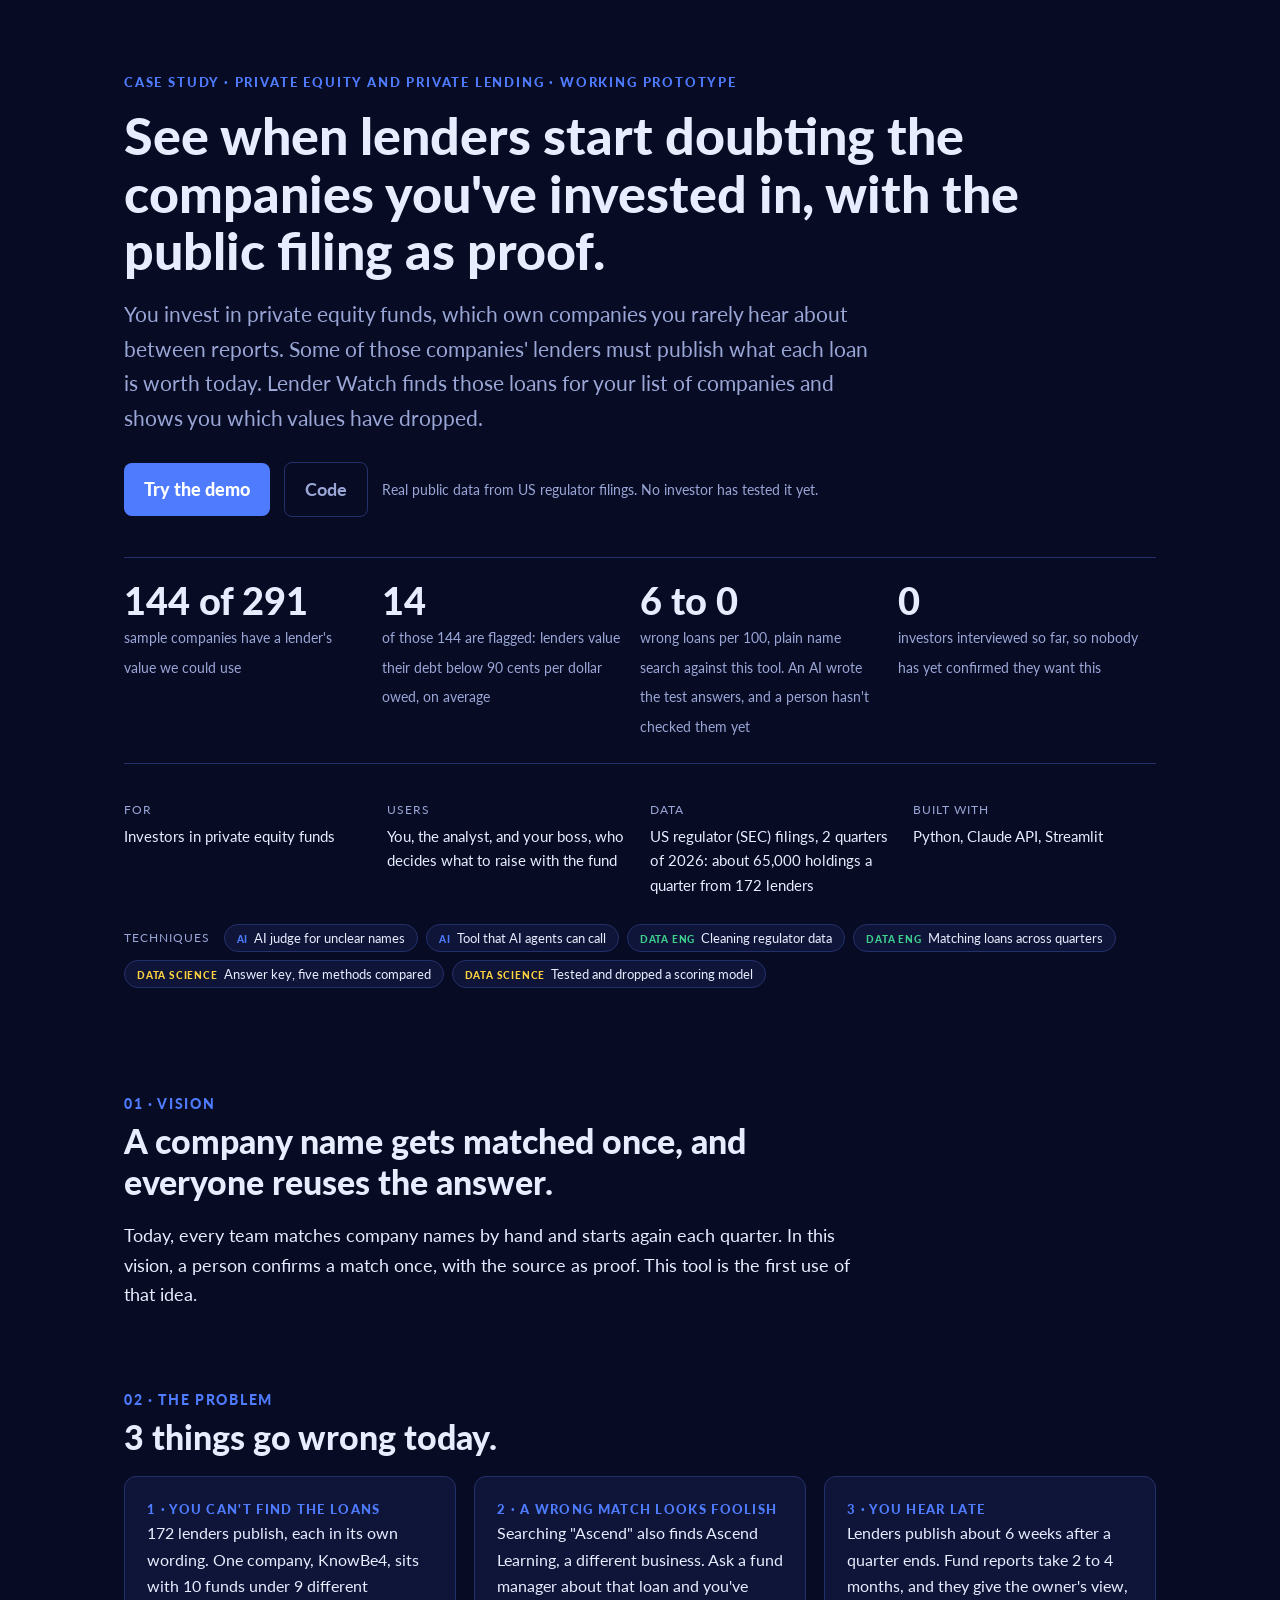
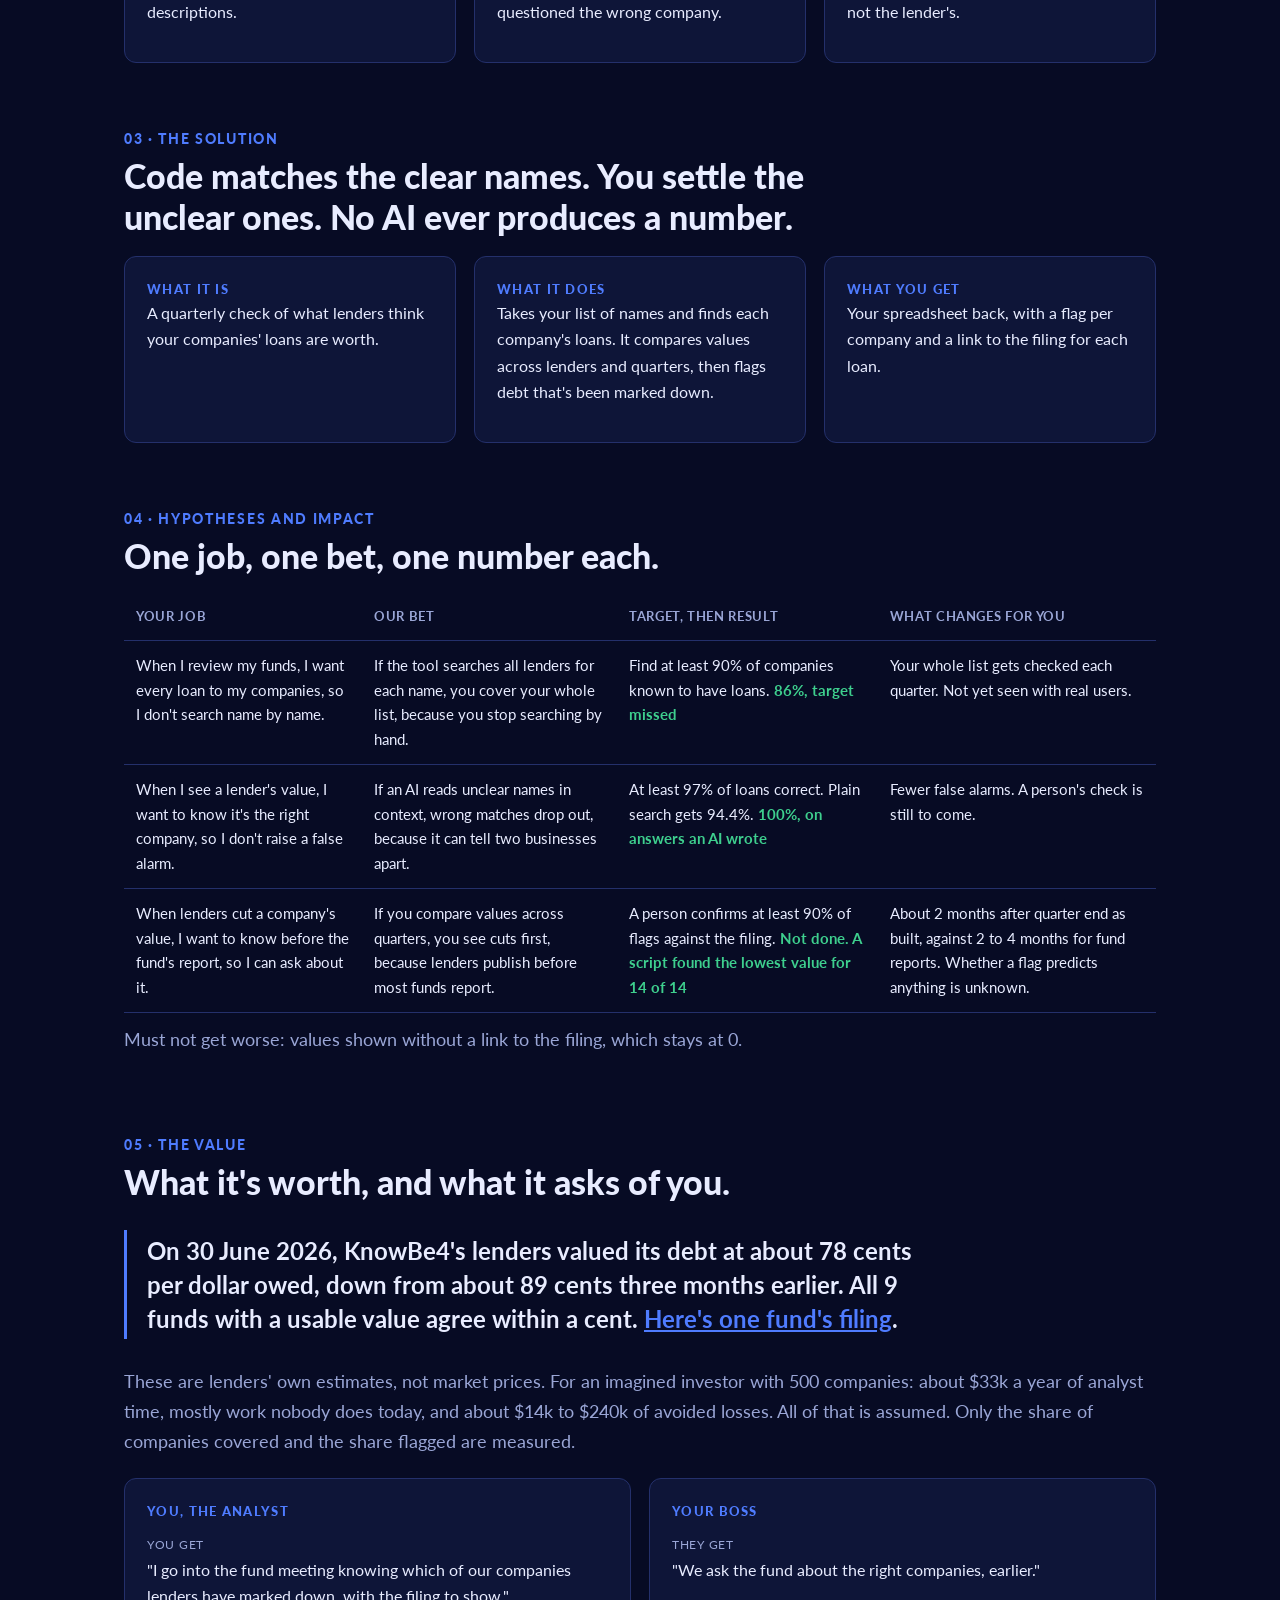
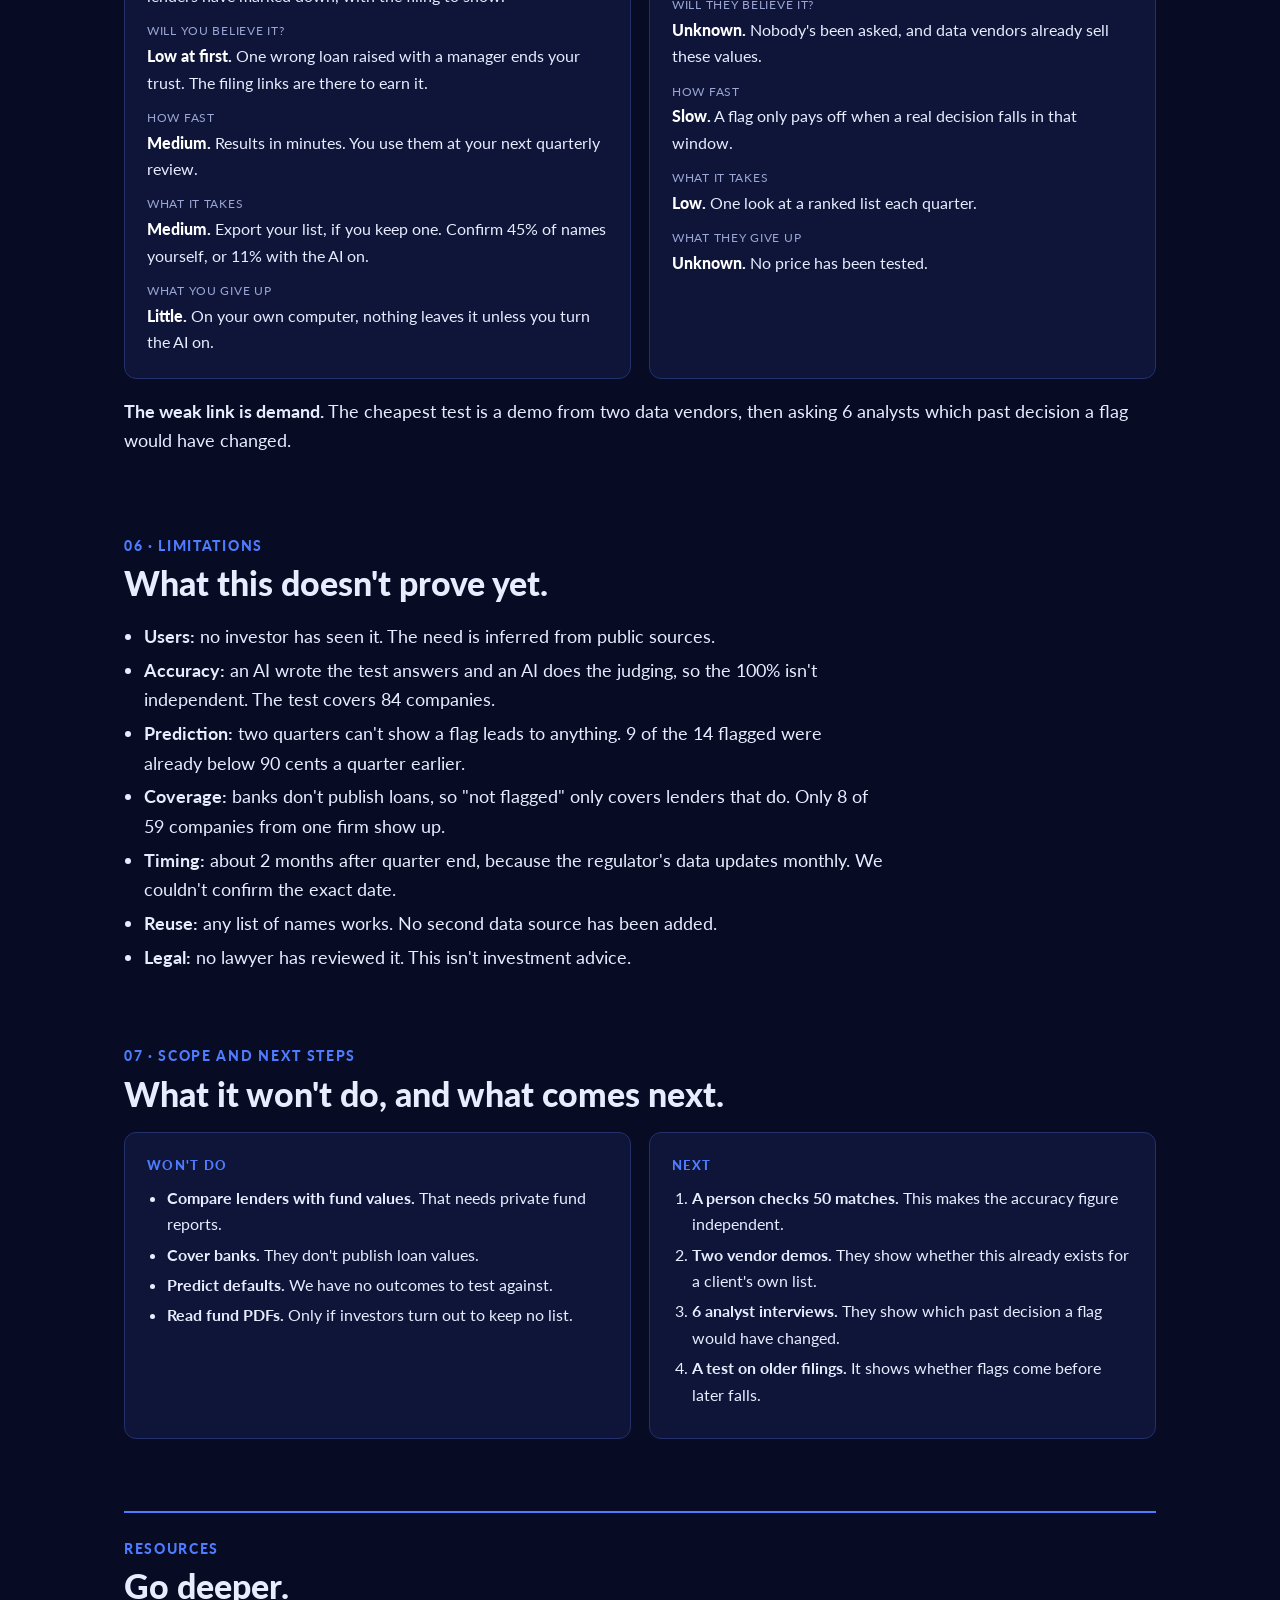
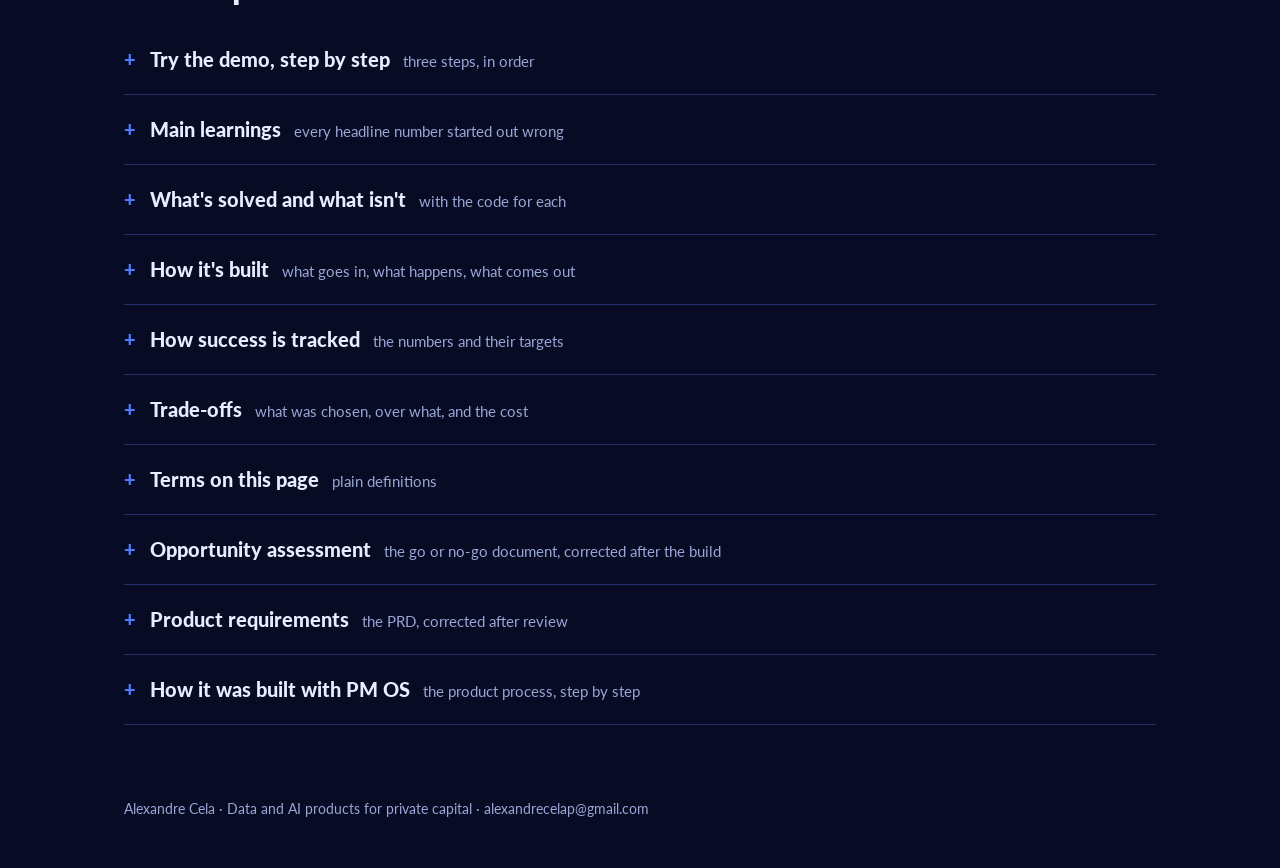
==== outputs/portfolio/lender-watch/index.html @ faee53aa "Lender Watch: match company names to lender filings and flag markdowns Engine, review app, spreadshe" ====
<!DOCTYPE html>
<html lang="en">
<head>
<meta charset="utf-8">
<meta name="viewport" content="width=device-width, initial-scale=1">
<title>Lender Watch | Alexandre Cela</title>
<meta name="description" content="See when lenders start doubting the companies you've invested in, with the public filing as proof.">
<!-- Lato matches the LinkedIn banner typeface -->
<link href="https://fonts.googleapis.com/css2?family=Lato:wght@400;700;900&display=swap" rel="stylesheet">
<style>
  /* Brand: navy background, blue accent (LinkedIn banner). Layout: company case-study pattern. */
  :root { --bg:#070b24; --panel:#0e1538; --line:#24306b; --text:#e8ecff; --dim:#9aa6d6; --accent:#4f7cff;
          --pass:#3ecf8e; --fail:#ff6b6b; --key:#ffd23f; }
  * { box-sizing:border-box; }
  body { margin:0; background:var(--bg); color:var(--text); font:18px/1.65 Lato, system-ui, sans-serif; }
  .wrap { max-width:1080px; margin:0 auto; padding:0 24px; }
  .read { max-width:760px; }
  a { color:var(--accent); }
  .dim { color:var(--dim); }
  /* Hero */
  .hero { padding:72px 0 40px; }
  .eyebrow { color:var(--accent); font-weight:900; font-size:13px; letter-spacing:.14em; text-transform:uppercase; }
  .hero h1 { font-size:52px; line-height:1.1; font-weight:900; margin:14px 0 18px; max-width:900px; }
  @media (max-width:700px) { .hero h1 { font-size:34px; } }
  .lede { font-size:21px; color:var(--dim); max-width:760px; margin:0; }
  .cta { display:flex; flex-wrap:wrap; gap:14px; align-items:center; margin-top:26px; }
  .btn { background:var(--accent); color:#fff; font-weight:900; padding:12px 20px; border-radius:8px; text-decoration:none; }
  .btn.off { background:transparent; border:1px solid var(--line); color:var(--dim); font-weight:700; }
  /* Stat strip */
  .stats { display:grid; grid-template-columns:repeat(4,1fr); border-top:1px solid var(--line); border-bottom:1px solid var(--line); margin:40px 0 0; }
  @media (max-width:800px) { .stats { grid-template-columns:1fr 1fr; } }
  .stat { padding:22px 18px 22px 0; }
  .stat b { display:block; font-size:38px; font-weight:900; line-height:1.1; }
  .stat span { color:var(--dim); font-size:14px; }
  .shot { margin:40px 0 0; }
  .shot img, figure img { width:100%; display:block; border:1px solid var(--line); border-radius:12px; }
  figcaption { color:var(--dim); font-size:14px; margin-top:8px; }
  /* At a glance */
  .glance { display:grid; grid-template-columns:repeat(4,1fr); gap:20px; margin:36px 0 0; font-size:15px; }
  @media (max-width:800px) { .glance { grid-template-columns:1fr 1fr; } }
  .glance dt { color:var(--dim); font-size:12px; text-transform:uppercase; letter-spacing:.08em; }
  .glance dd { margin:4px 0 0; }
  /* Numbered sections */
  section { padding:64px 0 0; }
  .num { color:var(--accent); font-weight:900; font-size:14px; letter-spacing:.12em; }
  h2 { font-size:34px; line-height:1.2; margin:6px 0 18px; font-weight:900; }
  h3 { font-size:19px; margin:0 0 8px; }
  p { margin:0 0 14px; }
  .cards { display:grid; grid-template-columns:repeat(3,1fr); gap:18px; }
  .cards.two { grid-template-columns:1fr 1fr; }
  @media (max-width:800px) { .cards, .cards.two { grid-template-columns:1fr; } }
  .card { background:var(--panel); border:1px solid var(--line); border-radius:12px; padding:22px; font-size:16px; }
  .card .k { color:var(--accent); font-weight:900; font-size:13px; letter-spacing:.1em; text-transform:uppercase; }
  .card dl { margin:0; }
  .card dt { color:var(--dim); font-size:12px; text-transform:uppercase; letter-spacing:.06em; margin-top:12px; }
  .card dd { margin:2px 0 0; }
  .rate { font-weight:900; color:#fff; }
  .pull { border-left:3px solid var(--accent); padding:4px 0 4px 20px; font-size:24px; line-height:1.4; font-weight:700; margin:28px 0; max-width:820px; }
  table { width:100%; border-collapse:collapse; font-size:15px; }
  .scroll { overflow-x:auto; }
  th, td { text-align:left; vertical-align:top; padding:12px; border-bottom:1px solid var(--line); }
  th { color:var(--dim); font-weight:700; font-size:13px; text-transform:uppercase; letter-spacing:.05em; }
  td b.res { color:var(--pass); }
  ul, ol { padding-left:20px; margin:8px 0; }
  li { margin:4px 0; }
  .steps { counter-reset:s; list-style:none; padding:0; }
  .steps li { counter-increment:s; padding-left:44px; position:relative; margin:14px 0; }
  .steps li::before { content:counter(s); position:absolute; left:0; top:0; width:30px; height:30px; border-radius:50%;
                      background:var(--panel); border:1px solid var(--accent); color:var(--accent); font-weight:900;
                      font-size:14px; display:flex; align-items:center; justify-content:center; }
  /* Resources: collapsed */
  .resources { margin-top:72px; border-top:2px solid var(--accent); padding-top:24px; }
  details { border-bottom:1px solid var(--line); padding:18px 0; }
  summary { cursor:pointer; font-weight:900; font-size:20px; list-style:none; }
  summary::-webkit-details-marker { display:none; }
  summary::before { content:"+"; color:var(--accent); display:inline-block; width:26px; }
  details[open] summary::before { content:"\2212"; }
  summary small { color:var(--dim); font-weight:400; font-size:15px; margin-left:8px; }
  details[open] > *:not(summary) { margin-top:14px; }
  details h4 { font-size:17px; margin:26px 0 8px; }
  details .card { font-size:15px; }
  /* Data room grid (main learnings) */
  .room { background:var(--panel); border:1px solid var(--line); border-radius:10px; padding:12px 14px; overflow:hidden; margin:0; }
  .room figcaption { margin:0 0 8px; }
  .room .row { display:flex; align-items:center; gap:2px; margin:2px 0; }
  .room .fname { width:150px; flex:none; font-size:12px; color:var(--dim); white-space:nowrap; overflow:hidden; text-overflow:ellipsis; }
  .cell { width:11px; height:11px; border-radius:3px; background:#1b2552; display:inline-block; flex:none; }
  .cell.lit { background:var(--accent); }
  .cell.key { box-shadow:0 0 0 2px var(--key); }
  .legend { font-size:13px; color:var(--dim); }
  .legend .cell { vertical-align:middle; margin:0 4px 0 10px; }
  .rooms { display:grid; grid-template-columns:1fr 1fr; gap:14px; }
  .lanes { display:grid; grid-template-columns:1fr 1fr 1fr; gap:12px; }
  .lanes .fname { width:96px; }
  .lanes .cell { width:9px; height:9px; }
  .lanes .room { padding:10px; }
  @media (max-width:800px) { .rooms, .lanes { grid-template-columns:1fr; } }
  .pages { display:grid; grid-template-columns:1fr 1fr; gap:16px; }
  @media (max-width:700px) { .pages { grid-template-columns:1fr; } }
  .chart { margin:10px 0; }
  .chart svg { width:100%; max-width:640px; height:auto; }
  .chart .bar { fill:var(--accent); }
  .chart .lab { fill:var(--dim); font-size:13px; }
  .chart .val { fill:var(--text); font-size:13px; font-weight:700; }
  .chip { font-weight:900; font-size:12px; padding:1px 8px; border-radius:10px; }
  .chip.pass { color:#062b1b; background:var(--pass); }
  .chip.fail { color:#2b0606; background:var(--fail); }
  .type { font-family:ui-monospace, Menlo, monospace; font-size:12px; color:var(--key); }
  .tree { font-size:14px; line-height:1.9; }
  footer { margin:72px 0 48px; color:var(--dim); font-size:14px; }
  /* The original documents, rendered from markdown */
  .doc { background:var(--panel); border:1px solid var(--line); border-radius:12px; padding:8px 28px 24px; font-size:15px; max-width:900px; }
  .doc h1 { font-size:24px; margin:20px 0 8px; } .doc h2 { font-size:20px; margin:26px 0 8px; } .doc h3 { font-size:16px; }
  .doc table { margin:10px 0; display:block; overflow-x:auto; } .doc hr { border:0; border-top:1px solid var(--line); margin:20px 0; }
  .doc blockquote { border-left:3px solid var(--accent); margin:12px 0; padding:2px 14px; color:var(--dim); }
  .doc code { font-size:13px; color:var(--dim); }
  /* Blocks moved from the earlier page layout */
  .card h3 { margin:0 0 12px; font-size:13px; letter-spacing:.1em; color:var(--accent); text-transform:uppercase; }
  .formula { font-family:ui-monospace, Menlo, monospace; font-size:15px; color:var(--dim); margin:0 0 14px; }
  .box { background:var(--panel); border:1px solid var(--line); border-radius:12px; padding:16px 24px; font-size:16px; }
  code { font-family:ui-monospace, Menlo, monospace; font-size:14px; }
  pre { white-space:pre-wrap; font-size:14px; }
  details .cards { grid-template-columns:1fr 1fr; }
  @media (max-width:800px) { details .cards { grid-template-columns:1fr; } }
  details table { display:block; overflow-x:auto; }
  details code { overflow-wrap:anywhere; }
  .deck { width:100%; height:80vh; border:1px solid var(--line); border-radius:12px; background:#fff; }
  /* Technique pills: the technical craft behind each project */
  .craft { display:flex; flex-wrap:wrap; gap:8px; align-items:center; margin:26px 0 0; }
  .craft .lbl { color:var(--dim); font-size:12px; text-transform:uppercase; letter-spacing:.08em; margin-right:6px; }
  .pill { font-size:13px; line-height:1.4; background:var(--panel); border:1px solid var(--line); border-radius:999px; padding:4px 12px; }
  .pill b { font-size:10px; font-weight:900; letter-spacing:.08em; text-transform:uppercase; margin-right:6px; color:var(--accent); }
  .pill.de b { color:#3ecf8e; } .pill.ds b { color:#ffd23f; } .pill.ev b { color:#ff9f6b; }
</style>
</head>
<body>
<div class="wrap">

<!-- HERO -->
<header class="hero">
  <div class="eyebrow">Case study · Private equity and private lending · Working prototype</div>
  <h1>See when lenders start doubting the companies you've invested in, with the public filing as proof.</h1>
  <p class="lede">You invest in private equity funds, which own companies you rarely hear about between reports. Some of those companies' lenders must publish what each loan is worth today. Lender Watch finds those loans for your list of companies and shows you which values have dropped.</p>
  <div class="cta">
    <a class="btn" href="https://lender-watch.streamlit.app">Try the demo</a>
    <a class="btn off" href="https://github.com/alexandrecela10/lender-watch">Code</a>
    <span class="dim" style="font-size:14px">Real public data from US regulator filings. No investor has tested it yet.</span>
  </div>
  <div class="stats">
    <div class="stat"><b>144 of 291</b><span>sample companies have a lender's value we could use</span></div>
    <div class="stat"><b>14</b><span>of those 144 are flagged: lenders value their debt below 90 cents per dollar owed, on average</span></div>
    <div class="stat"><b>6 to 0</b><span>wrong loans per 100, plain name search against this tool. An AI wrote the test answers, and a person hasn't checked them yet</span></div>
    <div class="stat"><b>0</b><span>investors interviewed so far, so nobody has yet confirmed they want this</span></div>
  </div>
  <dl class="glance">
    <div><dt>For</dt><dd>Investors in private equity funds</dd></div>
    <div><dt>Users</dt><dd>You, the analyst, and your boss, who decides what to raise with the fund</dd></div>
    <div><dt>Data</dt><dd>US regulator (SEC) filings, 2 quarters of 2026: about 65,000 holdings a quarter from 172 lenders</dd></div>
    <div><dt>Built with</dt><dd>Python, Claude API, Streamlit</dd></div>
  </dl>
  <div class="craft"><span class="lbl">Techniques</span><span class="pill ai"><b>AI</b>AI judge for unclear names</span><span class="pill ai"><b>AI</b>Tool that AI agents can call</span><span class="pill de"><b>Data eng</b>Cleaning regulator data</span><span class="pill de"><b>Data eng</b>Matching loans across quarters</span><span class="pill ds"><b>Data science</b>Answer key, five methods compared</span><span class="pill ds"><b>Data science</b>Tested and dropped a scoring model</span></div>
</header>

<section class="read">
  <div class="num">01 · VISION</div>
  <h2>A company name gets matched once, and everyone reuses the answer.</h2>
  <p>Today, every team matches company names by hand and starts again each quarter. In this vision, a person confirms a match once, with the source as proof. This tool is the first use of that idea.</p>
</section>

<section>
  <div class="num">02 · THE PROBLEM</div>
  <h2 class="read">3 things go wrong today.</h2>
  <div class="cards">
    <div class="card"><div class="k">1 · You can't find the loans</div><p>172 lenders publish, each in its own wording. One company, KnowBe4, sits with 10 funds under 9 different descriptions.</p></div>
    <div class="card"><div class="k">2 · A wrong match looks foolish</div><p>Searching "Ascend" also finds Ascend Learning, a different business. Ask a fund manager about that loan and you've questioned the wrong company.</p></div>
    <div class="card"><div class="k">3 · You hear late</div><p>Lenders publish about 6 weeks after a quarter ends. Fund reports take 2 to 4 months, and they give the owner's view, not the lender's.</p></div>
  </div>
</section>

<section>
  <div class="num">03 · THE SOLUTION</div>
  <h2 class="read">Code matches the clear names. You settle the unclear ones. No AI ever produces a number.</h2>
  <div class="cards">
    <div class="card"><div class="k">What it is</div><p>A quarterly check of what lenders think your companies' loans are worth.</p></div>
    <div class="card"><div class="k">What it does</div><p>Takes your list of names and finds each company's loans. It compares values across lenders and quarters, then flags debt that's been marked down.</p></div>
    <div class="card"><div class="k">What you get</div><p>Your spreadsheet back, with a flag per company and a link to the filing for each loan.</p></div>
  </div>
</section>

<section>
  <div class="num">04 · HYPOTHESES AND IMPACT</div>
  <h2 class="read">One job, one bet, one number each.</h2>
  <div class="scroll"><table>
    <tr><th>Your job</th><th>Our bet</th><th>Target, then result</th><th>What changes for you</th></tr>
    <tr><td>When I review my funds, I want every loan to my companies, so I don't search name by name.</td><td>If the tool searches all lenders for each name, you cover your whole list, because you stop searching by hand.</td><td>Find at least 90% of companies known to have loans. <b class="res">86%, target missed</b></td><td>Your whole list gets checked each quarter. Not yet seen with real users.</td></tr>
    <tr><td>When I see a lender's value, I want to know it's the right company, so I don't raise a false alarm.</td><td>If an AI reads unclear names in context, wrong matches drop out, because it can tell two businesses apart.</td><td>At least 97% of loans correct. Plain search gets 94.4%. <b class="res">100%, on answers an AI wrote</b></td><td>Fewer false alarms. A person's check is still to come.</td></tr>
    <tr><td>When lenders cut a company's value, I want to know before the fund's report, so I can ask about it.</td><td>If you compare values across quarters, you see cuts first, because lenders publish before most funds report.</td><td>A person confirms at least 90% of flags against the filing. <b class="res">Not done. A script found the lowest value for 14 of 14</b></td><td>About 2 months after quarter end as built, against 2 to 4 months for fund reports. Whether a flag predicts anything is unknown.</td></tr>
  </table></div>
  <p class="dim" style="margin-top:12px">Must not get worse: values shown without a link to the filing, which stays at 0.</p>
</section>

<section>
  <div class="num">05 · THE VALUE</div>
  <h2 class="read">What it's worth, and what it asks of you.</h2>
  <p class="pull">On 30 June 2026, KnowBe4's lenders valued its debt at about 78 cents per dollar owed, down from about 89 cents three months earlier. All 9 funds with a usable value agree within a cent. <a href="https://www.sec.gov/ix?doc=/Archives/edgar/data/1930087/000193008726000099/gcred-20260630.htm">Here's one fund's filing</a>.</p>
  <p class="dim">These are lenders' own estimates, not market prices. For an imagined investor with 500 companies: about $33k a year of analyst time, mostly work nobody does today, and about $14k to $240k of avoided losses. All of that is assumed. Only the share of companies covered and the share flagged are measured.</p>
  <div class="cards two" style="margin-top:22px">
    <div class="card"><div class="k">You, the analyst</div><dl>
      <dt>You get</dt><dd>"I go into the fund meeting knowing which of our companies lenders have marked down, with the filing to show."</dd>
      <dt>Will you believe it?</dt><dd><span class="rate">Low at first.</span> One wrong loan raised with a manager ends your trust. The filing links are there to earn it.</dd>
      <dt>How fast</dt><dd><span class="rate">Medium.</span> Results in minutes. You use them at your next quarterly review.</dd>
      <dt>What it takes</dt><dd><span class="rate">Medium.</span> Export your list, if you keep one. Confirm 45% of names yourself, or 11% with the AI on.</dd>
      <dt>What you give up</dt><dd><span class="rate">Little.</span> On your own computer, nothing leaves it unless you turn the AI on.</dd>
    </dl></div>
    <div class="card"><div class="k">Your boss</div><dl>
      <dt>They get</dt><dd>"We ask the fund about the right companies, earlier."</dd>
      <dt>Will they believe it?</dt><dd><span class="rate">Unknown.</span> Nobody's been asked, and data vendors already sell these values.</dd>
      <dt>How fast</dt><dd><span class="rate">Slow.</span> A flag only pays off when a real decision falls in that window.</dd>
      <dt>What it takes</dt><dd><span class="rate">Low.</span> One look at a ranked list each quarter.</dd>
      <dt>What they give up</dt><dd><span class="rate">Unknown.</span> No price has been tested.</dd>
    </dl></div>
  </div>
  <p style="margin-top:18px"><strong>The weak link is demand.</strong> The cheapest test is a demo from two data vendors, then asking 6 analysts which past decision a flag would have changed.</p>
</section>

<section class="read">
  <div class="num">06 · LIMITATIONS</div>
  <h2>What this doesn't prove yet.</h2>
  <ul>
    <li><strong>Users:</strong> no investor has seen it. The need is inferred from public sources.</li>
    <li><strong>Accuracy:</strong> an AI wrote the test answers and an AI does the judging, so the 100% isn't independent. The test covers 84 companies.</li>
    <li><strong>Prediction:</strong> two quarters can't show a flag leads to anything. 9 of the 14 flagged were already below 90 cents a quarter earlier.</li>
    <li><strong>Coverage:</strong> banks don't publish loans, so "not flagged" only covers lenders that do. Only 8 of 59 companies from one firm show up.</li>
    <li><strong>Timing:</strong> about 2 months after quarter end, because the regulator's data updates monthly. We couldn't confirm the exact date.</li>
    <li><strong>Reuse:</strong> any list of names works. No second data source has been added.</li>
    <li><strong>Legal:</strong> no lawyer has reviewed it. This isn't investment advice.</li>
  </ul>
</section>

<section>
  <div class="num">07 · SCOPE AND NEXT STEPS</div>
  <h2 class="read">What it won't do, and what comes next.</h2>
  <div class="cards two">
    <div class="card"><div class="k">Won't do</div><ul>
      <li><strong>Compare lenders with fund values.</strong> That needs private fund reports.</li>
      <li><strong>Cover banks.</strong> They don't publish loan values.</li>
      <li><strong>Predict defaults.</strong> We have no outcomes to test against.</li>
      <li><strong>Read fund PDFs.</strong> Only if investors turn out to keep no list.</li>
    </ul></div>
    <div class="card"><div class="k">Next</div><ol>
      <li><strong>A person checks 50 matches.</strong> This makes the accuracy figure independent.</li>
      <li><strong>Two vendor demos.</strong> They show whether this already exists for a client's own list.</li>
      <li><strong>6 analyst interviews.</strong> They show which past decision a flag would have changed.</li>
      <li><strong>A test on older filings.</strong> It shows whether flags come before later falls.</li>
    </ol></div>
  </div>
</section>

<div class="resources">
  <div class="num">RESOURCES</div>
  <h2>Go deeper.</h2>

  <details><summary>Try the demo, step by step <small>three steps, in order</small></summary>
    <div class="read"><ol class="steps">
      <li><strong>Pick a private equity firm, then press Check lender filings.</strong> You're checking the companies that firm lists on its website. It takes about a minute.</li>
      <li><strong>Read the result.</strong> Flagged companies come first. Pick one to see each lender's value and open its filing.</li>
      <li><strong>Confirm unclear matches in the next tab.</strong> Answer "Same company" or "Different", and the result updates. Your answers stay with you.</li>
    </ol></div>
  </details>

  <details><summary>Main learnings <small>every headline number started out wrong</small></summary><div class="read">
    <p>Checking real rows changed each of these. Had I stopped at the first answer, the case would have rested on the left column.</p>
    <div class="scroll"><table>
    <tr><th>First answer</th><th>After checking</th><th>Why it was wrong</th></tr>
    <tr><td>Plain name matching is 70% right</td><td>94%</td><td>A bug cut the name "Point C" to "point", which matched "Basis Point". Most of the gain I'd claimed was that bug.</td></tr>
    <tr><td>Many sudden falls</td><td>Far fewer</td><td>Half the regulator's rows repeat an older date, marked only in one column.</td></tr>
    <tr><td>31 of 144 companies flagged</td><td>14, plus 16 worth a look</td><td>The rule used a company's lowest loan. One company was flagged over a $68k loan, while its debt averages 98 cents per dollar.</td></tr>
    <tr><td>A Canadian company's loan worth 70 cents</td><td>Left out</td><td>Filings give the amount owed in Canadian dollars and the value in US dollars. A loan at full value still reads about 72 cents.</td></tr>
    <tr><td>100% correct, so the tool is correct</td><td>Rejected loans were coming back</td><td>The test checked each decision, but the tool searched again afterwards. A landscaping firm's loans returned for a health care company with a similar name.</td></tr>
    <tr><td>Results about 6 weeks after quarter end</td><td>About 2 months</td><td>6 weeks is when lenders file. The regulator's data updates monthly.</td></tr>
    <tr><td>$540k a year of avoided losses</td><td>$14k to $240k, assumed</td><td>Fewer flags, plus a cautious case. Investing in a manager's next fund doesn't reduce what you already hold.</td></tr>
    </table></div>
    <h4>What each matching method did</h4>
    <div class="scroll"><table>
    <tr><th>Method</th><th>Loans correct</th><th>Loans found</th><th>Companies found</th></tr>
    <tr><td>Plain name search</td><td>94.4%</td><td>90.0%</td><td>44 of 48</td></tr>
    <tr><td>Statistical scoring model</td><td>94.2%</td><td>86.5%</td><td>44 of 48</td></tr>
    <tr><td>AI judge on name matches</td><td>100%</td><td>87.6%</td><td>44 of 48</td></tr>
    <tr><td><b>Exact-name rule, then AI judge on wider matches (chosen)</b></td><td><b>100%</b></td><td><b>92.8%</b></td><td><b>46 of 48</b></td></tr>
    <tr><td>AI judge on all search results</td><td>99.9%</td><td>95.5%</td><td>47 of 48</td></tr>
    </table></div>
    <p class="dim" style="margin-top:10px">An AI wrote the answers. For the chosen method, the likely range on individual name pairs is 97.7% to 100%. The widest search found 1 more company and sent 43 more companies to a person.</p>
  </div></details>

  <details><summary>What's solved and what isn't <small>with the code for each</small></summary>
    <div class="scroll"><table>
    <tr><th>Problem</th><th>Status</th><th>Code</th></tr>
    <tr><td>Finding a company's loans</td><td>Partly: 86% of known companies</td><td><code>erm/retrieve.py</code></td></tr>
    <tr><td>Wrong matches</td><td>Solved on the test, pending a person's check</td><td><code>erm/match/judge.py</code>, <code>erm/api.py</code></td></tr>
    <tr><td>Seeing cuts early</td><td>Partly: about 2 months, not 6 weeks</td><td><code>erm/signals.py</code></td></tr>
    <tr><td>Bad data in filings</td><td>Solved, except euro loans, which read slightly high</td><td><code>erm/connectors/bdc.py</code></td></tr>
    <tr><td>Companies borrowing under other names</td><td>Partly: research tested, not in the product</td><td><code>erm/match/aliases.py</code></td></tr>
    <tr><td>Lender values against fund values</td><td>Not tackled: needs private reports</td><td>None</td></tr>
    </table></div>
  </details>

  <details><summary>How it's built <small>what goes in, what happens, what comes out</small></summary><div class="read">
    <ol class="steps">
      <li><strong>In:</strong> your list of names, and the regulator's tables of holdings.</li>
      <li><strong>Clean:</strong> keep current loans. Leave out rows whose amounts don't add up, and count them.</li>
      <li><strong>Search:</strong> look for name forms, spacing differences and rare first words.</li>
      <li><strong>Decide:</strong> your saved answer first, then an exact-name rule, then the AI if it's on. Anything unclear goes to you.</li>
      <li><strong>Compare:</strong> pair each loan with last quarter, then average by loan size, so bigger loans count more.</li>
      <li><strong>Out:</strong> a spreadsheet, a review app or a tool for AI agents. Every value links to its filing.</li>
    </ol>
    <h4>How it was tested</h4>
    <p>84 companies and 1,028 name pairs, labelled by two separate AI runs that agreed on 98.5%. 20 unsure pairs are left out of the scores. Total AI cost for the project: about $6.20.</p>
    <h4>On this public demo</h4>
    <p>It uses saved AI answers on the sample companies, makes no new AI calls and takes no uploads. For a private list, run the code on your own computer.</p>
  </div></details>

  <details><summary>How success is tracked <small>the numbers and their targets</small></summary>
    <div class="scroll"><table>
    <tr><th>Measure</th><th>Now</th><th>Target</th></tr>
    <tr><td>Loans matched correctly</td><td>100%, on AI-written answers</td><td>At least 97%</td></tr>
    <tr><td>Companies found</td><td>86%</td><td>At least 90%</td></tr>
    <tr><td>Flags confirmed by a person</td><td>Not tested</td><td>At least 90%</td></tr>
    <tr><td>Names you must confirm</td><td>11% with the AI, 45% without</td><td>At most 15%</td></tr>
    <tr><td>Values without a filing link</td><td>0</td><td>0</td></tr>
    </table></div>
  </details>

  <details><summary>Trade-offs <small>what was chosen, over what, and the cost</small></summary>
    <div class="scroll"><table>
    <tr><th>Chose</th><th>Over</th><th>Gain</th><th>Cost</th></tr>
    <tr><td>Fewer wrong loans</td><td>Finding more loans</td><td>Fewer false alarms</td><td>Some loans get missed</td></tr>
    <tr><td>AI off by default</td><td>AI on by default</td><td>A private list stays on your computer</td><td>You confirm 45% of names, not 11%</td></tr>
    <tr><td>Average by loan size</td><td>Lowest single loan</td><td>A shorter list</td><td>An early warning on a small loan only shows as "worth a look"</td></tr>
    <tr><td>Regulator's monthly data</td><td>Reading each filing</td><td>Clean rows with links</td><td>About 3 weeks later</td></tr>
    </table></div>
  </details>

  <details><summary>Terms on this page <small>plain definitions</small></summary>
    <ul>
      <li><strong>Private equity fund:</strong> a pool of investors' money that buys whole companies.</li>
      <li><strong>Fund manager:</strong> the firm that runs the fund and owns the companies.</li>
      <li><strong>Listed lender (a BDC):</strong> a stock-market-listed lender that must publish its loans.</li>
      <li><strong>Flag:</strong> on average, lenders value the debt below 90 cents per dollar owed, or that average fell 5 cents or more in a quarter.</li>
      <li><strong>Answer key:</strong> name pairs labelled in advance, used to score each method.</li>
    </ul>
    <p class="dim">The two documents below are working papers, so they use industry terms: LP means an investor in funds, GP means the fund manager, and par means the amount owed.</p>
  </details>

  <details><summary>Opportunity assessment <small>the go or no-go document, corrected after the build</small></summary><div class="doc"><h1>LP credit read-through: Opportunity Analysis</h1>
<p><strong>Date:</strong> 2026-11-01 · <strong>Owner:</strong> Alexandre Cela · <strong>Status:</strong> Go, scoped
<strong>Evidence:</strong> public filings and commentary only. No LP interviewed yet, so the pain is inferred.
<strong>Corrected 2026-11-02:</strong> the first version had two bugs and one wrong claim. Plain matching was reported as 70% right because of a name-cleaning bug; it is 94%. Half the holding rows were old comparison data. Labels called "by hand" were Claude's. A later review found the flag rule counted single small positions, Canadian loans read as markdowns, and rejected loans could return. Numbers below are re-measured.</p>
<h2>Vision</h2>
<p>Every list of company names in private capital links to one company record, with the source row as proof. Today each team matches names by hand, inside each workflow, and starts again every quarter. In this vision a name is matched once, a person confirms it once, and every later workflow reuses the answer.</p>
<ul>
<li><strong>First:</strong> LP analysts see which companies in their funds their lenders have marked down.</li>
<li><strong>Next, same engine:</strong></li>
<li>Secondaries buyers find which companies overlap across the funds they price.</li>
<li>Lenders track one borrower across lenders and loans.</li>
<li>Data teams check a vendor's file against their own.</li>
<li><strong>Delivery:</strong> a spreadsheet, a review app, or a tool AI agents call.</li>
</ul>
<p>Analysts' time moves from matching names to judging what the data means.</p>
<h2>Problem Statement</h2>
<p>LP analysts can't see which companies in their PE funds their lenders already value below par. The loan values are public, but no one matches them to the LP's list of companies.</p>
<h2>Current Situation</h2>
<p>BDCs, the listed lenders, file every loan and its value about 42 days after quarter end. SEC adds them to its monthly data sets, so about day 62, which is what we read today. GP reports are due 60 to 120 days after. Using the earlier data means finding each company by hand across about 160 filers.</p>
<p><strong>A concrete case.</strong> Vista owns KnowBe4. Ten BDC funds hold its loans, described 9 different ways. Golub Capital Private Credit Fund valued its loan at 78.5% of par on 30 June 2026, down from 89.7%. All 9 funds with a usable value sit between 77.5% and 78.5%, so lenders agree. It filed on 11 August. An LP matching names sees this on 11 August. An LP waiting for Vista's report gets it by 29 August at best, and that report shows Vista's equity value, not the lenders' view.</p>
<h2>Proposed Solution</h2>
<p>An entity reconciliation engine for private capital. It takes the LP's list of company names as written and:</p>
<ol>
<li><strong>Finds</strong> every BDC loan to each company, across all filers and quarters.</li>
<li><strong>Matches with proof.</strong> An exact-name rule settles clear names. A language model (an AI that reads text) compares name, sector and loan terms on the rest and writes its reason. A person confirms the rest once, and the answer is saved.</li>
<li><strong>Compares</strong> each lender's value against last quarter and against other lenders, loan by loan, each value linked to its filing row.</li>
</ol>
<h2>Problems, hypotheses and success</h2>
<table>
<thead>
<tr>
<th>#</th>
<th>Problem</th>
<th>Today</th>
<th>Hypothesis</th>
<th>Success metric (target)</th>
<th>Expected impact</th>
<th>Value opportunity per LP per year (cases × today × gain × value per unit)</th>
</tr>
</thead>
<tbody>
<tr>
<td>1</td>
<td>Finding a company's loans</td>
<td>Manual search. A matched company sits in a median of 4 BDC funds under 5 descriptions (observed)</td>
<td>If the engine searches every filer for each name, then the full list is covered each quarter, because search stops being manual</td>
<td>Companies found, of those known to have loans: ≥ 90%</td>
<td>Full list covered. 49% of 291 sampled companies have a loan with a usable value (observed). Companies found: 86%, below target. About 92% if name research were added; it isn't in the product</td>
<td><strong>Productivity: about $22k.</strong> 980 company-quarters × 10 min to find by hand × 90% saved × $150/hour. Mostly coverage gained, not cost saved: analysts don't search every name today</td>
</tr>
<tr>
<td>2</td>
<td>Wrong matches</td>
<td>Plain name matching: 94% of loans found are right, with errors clustered in 3 of 84 companies (observed)</td>
<td>If a language model judges unclear names on context and the rest go to a person once, then name clashes drop out, because "Apex Group" no longer pulls in Apex Dental</td>
<td>Loan-level precision: ≥ 97%</td>
<td>Wrong loans fall from 6 in 100 to 0 in the test, not yet checked by a person (observed)</td>
<td><strong>Productivity: about $11k.</strong> 980 company-quarters × 5 min checking matches × 90% saved × $150/hour. Same caveat, and matches are confirmed once, not each quarter</td>
</tr>
<tr>
<td>3</td>
<td>Seeing lender markdowns early</td>
<td>Hand checks on a few names (assumed)</td>
<td>If the engine compares loans across lenders and quarters, weighted by size, then markdowns show about day 62 as built (day 42 if it read filings directly, not built), because BDCs report before most GP reports</td>
<td>Flags a person confirms against the filing: ≥ 90%</td>
<td>14 of 144 companies flagged in Q2 2026 (observed). 8 fell 3 points or more; 9 were already below 90 last quarter. Whether a flag predicts a GP markdown is unobserved</td>
<td><strong>Alpha (loss avoided): about $14k to $240k, all assumed.</strong> High: 8 companies later marked down × caught early 10% → 90% × $37.5k ($5M × 15% markdown × 5% chance a decision is priced in the window). Low: 2.4 companies × same gain × $7.5k (1% chance)</td>
</tr>
</tbody>
</table>
<p><strong>Must not get worse:</strong> values shown without a filing link: 0.</p>
<p><strong>Value assumptions (all assumed, none observed yet):</strong>
- <strong>The LP:</strong> 500 underlying companies and $2.5bn of PE exposure, so $5M per company.
- <strong>Cases:</strong> 49% of companies have BDC loans (observed), which gives 245 companies and 980 company-quarters a year.
- <strong>Flags:</strong> 10% of those are flagged (14 of 144, one quarter's snapshot), about 24 companies. 1 in 3 is later marked down by the GP, or 1 in 10 in the low case.
- <strong>Analyst cost:</strong> $150 an hour.</p>
<p><strong>What the numbers say:</strong> productivity alone is about $33k per LP a year. Today most LPs skip this work rather than pay for it by hand, so those hours are mostly coverage gained, not cost saved. Alpha is about $14k to $240k, and it's the least proven: it needs real markdown rates and decision timing from LP interviews. An earlier $540k counted single small positions as flags and is withdrawn.</p>
<p><strong>Not tackled:</strong> lender vs GP equity value (needs private GP reports); lenders that don't file, such as banks (only 8 of 59 Shore Capital companies show up); default prediction.</p>
<h2>Value Equation (Hormozi)</h2>
<table>
<thead>
<tr>
<th>Factor</th>
<th>This solution</th>
</tr>
</thead>
<tbody>
<tr>
<td><strong>Dream outcome</strong></td>
<td>"I walk into the GP meeting knowing which of our companies their lenders have already marked down, with the filing to show."</td>
</tr>
<tr>
<td><strong>Perceived likelihood</strong></td>
<td>Low before first use. Analysts distrust automatic matching, and one wrong loan means a false alarm with a GP. A filing link on every value and a published precision figure are what earn belief.</td>
</tr>
<tr>
<td><strong>Time delay</strong></td>
<td>Results the day the list is loaded. The benefit lands at the next quarterly review, up to 90 days later.</td>
</tr>
<tr>
<td><strong>Effort &amp; sacrifice</strong></td>
<td>Export the company list, if they keep one (untested). Confirm unclear matches once: 11% of names with the AI judge on, 45% with it off, the default. Later quarters only need new names reviewed.</td>
</tr>
</tbody>
</table>
<p><strong>Verdict.</strong> Medium. The outcome is real but lands once a quarter, and belief starts low. Cheapest lever: belief, through filing links and measured precision. Delay is set by the filing calendar and can't be cut further.</p>
<h2>Recommendation</h2>
<p><strong>Go, scoped to a 2-week build of the matching engine, with the LP read-through as its first use, measured against an answer key.</strong> The stress data is already sold by at least 7 vendors: 9fin flags loans below 90, and PitchBook links BDC loans to company profiles. Matching a client's own messy list to those loans, with proof, is the part not sold off the shelf, and it carries over to other lists and sources. The evidence for that is weaker than first reported: plain matching already gets 94% of loans right. The harder work is companies borrowing under other names and bad filer data. The commercial case turns No-go if 3 LP analysts say PitchBook or 9fin already tells them which of their companies are stressed.</p>
<h2>Open Questions</h2>
<ul>
<li>Do LP analysts keep a list of underlying companies, or only GP PDFs? If only PDFs, reading them becomes step one.</li>
</ul>
<hr />
<h2>Appendix A: coverage test (2026-11-01)</h2>
<table>
<thead>
<tr>
<th>Measure</th>
<th>Result</th>
</tr>
</thead>
<tbody>
<tr>
<td>Sample</td>
<td>291 current companies from 6 sponsor websites: Thoma Bravo, Vista, Genstar, Gryphon, Alpine, Shore</td>
</tr>
<tr>
<td>BDC data</td>
<td>SEC BDC data sets, Q1 and Q2 2026: 172 filers, about 65,000 holdings per quarter dated that quarter</td>
</tr>
<tr>
<td>Companies with a usable loan value</td>
<td>144 of 291 (49%). Thoma Bravo 45/60, Genstar 31/47, Vista 35/60, Alpine 12/30, Gryphon 13/35, Shore 8/59</td>
</tr>
<tr>
<td>Companies with any BDC loan, including under other names</td>
<td>51 of 84 sampled (61%)</td>
</tr>
<tr>
<td>Loan-level precision of plain name matching</td>
<td>94.4% on an answer key of 84 companies and 1,028 pairs. Labelled by two Claude labellers, not yet checked by a person</td>
</tr>
<tr>
<td>Loan-level precision of the matching decisions</td>
<td>100% (pair-level range 97.7% to 100%), recall 92.8%. Not independent: the judge is also Claude</td>
</tr>
<tr>
<td>Q2 2026 flags, funded loans</td>
<td>14 of 144 flagged: debt averages below 90% of par, weighted by loan size. 16 more worth a look: one position is low or fell, or lenders disagree. Script found each flagged company's lowest value in the filing, with no person checking</td>
</tr>
<tr>
<td>BDC filing lag, Q2 2026</td>
<td>Median 42 days after quarter end; about day 62 in SEC's monthly data sets (publish date not verified)</td>
</tr>
</tbody>
</table>
<p><strong>Limits.</strong> The usable-value count is a lower bound: other names are missed, and 9 of 39 no-hit companies had one. Gaps between lenders are compared only on the same lien and maturity, which may still be different loans. Full results: <code>outputs/analyses/matching-comparison.md</code>.</p>
<h2>Appendix B: how it could be delivered</h2>
<ul>
<li><strong>Interfaces:</strong> spreadsheet in, same spreadsheet out with columns and filing links. Then a review web app, and a tool AI agents can call (MCP).</li>
<li><strong>Matching approaches, compared on one answer key:</strong> (a) name cleaning plus fuzzy matching, the 94% baseline; (b) probabilistic record linkage; (c) embedding search plus a language-model judge.</li>
<li><strong>Data cleaning the engine must do:</strong> half the rows are prior-period schedules; cost and principal sometimes don't line up; partly drawn loans read as markdowns; one value was off by a factor of about 1,000.</li>
</ul>
<pre><code> Your list: 14 of 144 flagged                      Q2 2026 filings (illustrative layout)
 Company    Lenders  Average value  Change  Largest fall
 KnowBe4       9       78.0%        -11.3   Blue Owl fund $47.8M, 88.8 to 77.5   [filing]
 Exabeam      12       86.2%         -3.1   Blue Owl fund $4.8M, 85.0 to 77.5    [filing]
 Needs your review (3): &quot;Orion Group&quot; = Orion Services Group LLC?  [yes] [no]
</code></pre>
<p><strong>Sources:</strong> <code>outputs/analyses/matching-comparison.md</code>, <code>data/eval/compare_report.json</code>, <code>data/eval/full_results.csv</code>, <code>data/eval/flag_sample_checked.csv</code>, <code>data/sponsors/README.md</code>, <code>outputs/research-synthesis/lp-monitoring-public-signals.md</code>, EDGAR CIK 1930087 filings gcred-20260331.htm and gcred-20260630.htm.</p></div></details>
  <details><summary>Product requirements <small>the PRD, corrected after review</small></summary><div class="doc"><h1>Lender Watch: LP credit read-through</h1>
<p><strong>Stage:</strong> Planning Review · <strong>Last updated:</strong> 2026-11-02 · <strong>Owner:</strong> Alexandre Cela · <strong>Status:</strong> Draft
<strong>Source:</strong> <code>outputs/opportunity-analyses/lp-credit-readthrough-opportunity.md</code> (Go). Decision: ERM-001.
<strong>Evidence:</strong> public filings and commentary. No LP interviewed yet, so the pain is inferred.
<strong>Corrected 2026-11-02:</strong> re-measured after two rounds of fixes, the second from the review panel. See <code>outputs/prds/lp-credit-readthrough-planning-review-review-synthesis.md</code>.</p>
<h2>What we're building</h2>
<p><strong>Lender Watch</strong> is a quarterly check for LP and fund-of-funds analysts.</p>
<ul>
<li><strong>Goes in:</strong> a spreadsheet of company names, written the way the LP writes them.</li>
<li><strong>Comes out:</strong> the same spreadsheet plus, per company, each BDC lender's loan value this quarter and last, flags, and a link to each filing row.</li>
<li><strong>Gain:</strong> the analyst sees which companies their lenders have marked down about day 62 after quarter end, as built. GP reports are due day 60 to 120, so the lead is up to about 2 months, and none against the earliest reports.</li>
<li><strong>Can't do yet:</strong> cover lenders that don't file publicly, read filings the day they land (day 42), read GP PDFs, compare with GP equity values, or say whether a flag predicts anything.</li>
</ul>
<p>Matching doesn't depend on the source, and any list of names works. No second source has been added, so reuse across sources is untested.</p>
<h2>Hypothesis</h2>
<table>
<thead>
<tr>
<th>#</th>
<th>Problem</th>
<th>Today</th>
<th>Hypothesis</th>
<th>Success metric (target)</th>
<th>Expected impact</th>
<th>Value opportunity per LP per year (cases × today × gain × value per unit)</th>
</tr>
</thead>
<tbody>
<tr>
<td>1</td>
<td>Finding a company's loans</td>
<td>Manual search. A matched company sits in a median of 4 BDC funds under 5 descriptions (observed)</td>
<td>If the engine searches every filer for each name, then the full list is covered each quarter, because search stops being manual</td>
<td>Companies found, of those known to have loans: ≥ 90%</td>
<td>Full list covered. 49% of 291 sampled companies have a loan with a usable value (observed). Companies found: 86%, below target. About 92% if name research were added; it isn't in the product</td>
<td><strong>Productivity: about $22k.</strong> 980 company-quarters × 10 min to find by hand × 90% saved × $150/hour. Mostly coverage gained, not cost saved: analysts don't search every name today</td>
</tr>
<tr>
<td>2</td>
<td>Wrong matches</td>
<td>Plain name matching: 94% of loans found are right, with errors clustered in 3 of 84 companies (observed)</td>
<td>If a language model judges unclear names on context and the rest go to a person once, then name clashes drop out, because "Apex Group" no longer pulls in Apex Dental</td>
<td>Loan-level precision: ≥ 97%</td>
<td>Wrong loans fall from 6 in 100 to 0 in the test, not yet checked by a person (observed)</td>
<td><strong>Productivity: about $11k.</strong> 980 company-quarters × 5 min checking matches × 90% saved × $150/hour. Same caveat, and matches are confirmed once, not each quarter</td>
</tr>
<tr>
<td>3</td>
<td>Seeing lender markdowns early</td>
<td>Hand checks on a few names (assumed)</td>
<td>If the engine compares loans across lenders and quarters, weighted by size, then markdowns show about day 62 as built (day 42 if it read filings directly, not built), because BDCs report before most GP reports</td>
<td>Flags a person confirms against the filing: ≥ 90%</td>
<td>14 of 144 companies flagged in Q2 2026 (observed). 8 fell 3 points or more; 9 were already below 90 last quarter. Whether a flag predicts a GP markdown is unobserved</td>
<td><strong>Alpha (loss avoided): about $14k to $240k, all assumed.</strong> High: 8 companies later marked down × caught early 10% → 90% × $37.5k ($5M × 15% markdown × 5% chance a decision is priced in the window). Low: 2.4 companies × same gain × $7.5k (1% chance)</td>
</tr>
</tbody>
</table>
<p><strong>Must not get worse:</strong> values shown without a filing link: 0.</p>
<h2>Strategic fit</h2>
<p>There's no strategy document yet, so fit is judged against the project's goals: a tool someone uses, learning the technology, a case study, and an engine reusable elsewhere.</p>
<p><strong>Why now:</strong> SEC's BDC data sets give every holding in tagged form, so we can build on data instead of parsing PDFs. ILPA's portfolio company template refresh, due January 2027, may also make company lists easier for LPs to hold (to test in interviews).</p>
<p><strong>Impact sizing for one assumed LP</strong></p>
<table>
<thead>
<tr>
<th>Step</th>
<th>Companies</th>
<th>Basis</th>
</tr>
</thead>
<tbody>
<tr>
<td>Underlying companies</td>
<td>500</td>
<td>Assumed</td>
</tr>
<tr>
<td>With BDC loans</td>
<td>245</td>
<td>49%, observed</td>
</tr>
<tr>
<td>Flagged</td>
<td>24</td>
<td>10% (14 of 144), one quarter's snapshot used as the yearly count: the yearly rate is unobserved</td>
</tr>
<tr>
<td>Later marked down by the GP</td>
<td>8, or 2.4 in the low case</td>
<td>1 in 3, or 1 in 10, both assumed</td>
</tr>
</tbody>
</table>
<table>
<thead>
<tr>
<th>Assumption</th>
<th>Confidence</th>
<th>How we check it</th>
</tr>
</thead>
<tbody>
<tr>
<td>LPs hold a usable company list</td>
<td>Medium</td>
<td>Interviews</td>
</tr>
<tr>
<td>A flag leads to a decision in the window (5%, or 1%)</td>
<td>Low</td>
<td>Interviews. A re-up or co-invest sheds no existing exposure, and LPs sell fund stakes, not single companies, so even 1% may be high</td>
</tr>
<tr>
<td>1 in 3 flags precede a GP markdown</td>
<td>Low</td>
<td>Interviews; a back-test on older SEC data sets</td>
</tr>
<tr>
<td>Vendors don't already answer this for an LP's own list</td>
<td>Medium</td>
<td>Interviews; a PitchBook demo</td>
</tr>
<tr>
<td>Exposure $5M, markdown 15%, early catch 10% → 90%</td>
<td>Low</td>
<td>Interviews</td>
</tr>
</tbody>
</table>
<p><strong>Result:</strong> about $33k of analyst time, mostly coverage rather than savings, and about $14k to $240k of avoided loss per LP a year, all assumed. The case rests on the least proven line, and no one has been asked what they'd pay.</p>
<p><strong>Alternatives rejected:</strong> see ERM-001.</p>
<h2>Value Equation (Hormozi)</h2>
<table>
<thead>
<tr>
<th>Factor</th>
<th>This solution</th>
</tr>
</thead>
<tbody>
<tr>
<td><strong>Dream outcome</strong></td>
<td>"I walk into the GP meeting knowing which of our companies their lenders have already marked down, with the filing to show."</td>
</tr>
<tr>
<td><strong>Perceived likelihood</strong></td>
<td>Low before first use. Analysts distrust automatic matching, and one wrong loan means a false alarm with a GP. A filing link on every value and a published precision figure are what earn belief.</td>
</tr>
<tr>
<td><strong>Time delay</strong></td>
<td>Results the day the list is loaded. The benefit lands at the next quarterly review, up to 90 days later.</td>
</tr>
<tr>
<td><strong>Effort &amp; sacrifice</strong></td>
<td>Export the company list, if they keep one (untested). Confirm unclear matches once: 11% of names with the AI judge on, 45% with it off, the default. Later quarters only need new names reviewed.</td>
</tr>
</tbody>
</table>
<p><strong>Verdict.</strong> Medium. Cheapest lever: belief, through filing links and measured precision.</p>
<h2>Non-goals</h2>
<ul>
<li><strong>Lender vs GP equity value:</strong> needs private GP reports.</li>
<li><strong>Lenders that don't file, such as banks:</strong> no public data. Only 8 of 59 Shore Capital companies show up.</li>
<li><strong>Default prediction:</strong> v1 reports facts and changes. We have no outcome data to test a prediction.</li>
<li><strong>Reading GP PDFs:</strong> added only if interviews show LPs hold no list.</li>
<li><strong>Logins, scheduling, multi-user:</strong> not needed to test the value.</li>
</ul>
<p><strong>Trade-off:</strong> we favour precision over recall. A missed loan is a gap the analyst can check; a wrong loan is a false alarm raised with a GP.</p>
<h2>Success metrics</h2>
<p><strong>Primary:</strong> loan-level precision on the answer key, from 94.4% to ≥ 97% by 16 November 2026. Measured: 100%, recall 92.8%. Claude wrote the labels and Claude is the judge, so this isn't independent until a person checks them.</p>
<table>
<thead>
<tr>
<th>Metric</th>
<th>Baseline</th>
<th>Target</th>
</tr>
</thead>
<tbody>
<tr>
<td>Companies found, of those known to have loans</td>
<td>86% measured, target missed. About 92% with name research, which isn't in the product</td>
<td>≥ 90%</td>
</tr>
<tr>
<td>Flagged company's lowest value found in the filing</td>
<td>14 of 14 by script, no person; 5 used a common search word</td>
<td>≥ 90% confirmed by a person</td>
</tr>
<tr>
<td>Names needing human review (guardrail)</td>
<td>33 of 291 (11%) with the AI judge; 132 of 291 (45%) with it off, the default</td>
<td>≤ 15%, once each. Missed with the judge off</td>
</tr>
<tr>
<td>Values without a filing link (guardrail)</td>
<td>n/a</td>
<td>0</td>
</tr>
</tbody>
</table>
<p><strong>Kill criteria</strong>
- 3 LP analysts say PitchBook or 9fin already tells them which of their companies are stressed: stop the commercial case, keep the engine for side projects.
- Precision stays below 97% after 2 weeks: no flags go to users, and we rework matching.</p>
<h2>Rollout</h2>
<ul>
<li><strong>Week 1:</strong> clean the data, build the answer key, compare 3 matching approaches. <strong>Pass:</strong> one approach reaches ≥ 97% precision.</li>
<li><strong>Week 2:</strong> spreadsheet in and out, review app, agent tool, flags. <strong>Pass:</strong> all metrics above met on the 291-company list.</li>
<li><strong>Then:</strong> 2 or 3 LP analysts test it on their own list, on their machine. The AI judge stays off unless they turn it on, because it sends names to Anthropic. <strong>Pass:</strong> each names a past decision a flag would have changed.</li>
</ul>
<p><strong>Rollback:</strong> if flag confirmation falls below 90%, show values and links only, without flags.</p>
<h2>AI behavior contract</h2>
<table>
<thead>
<tr>
<th>Dimension</th>
<th>Specification</th>
</tr>
</thead>
<tbody>
<tr>
<td><strong>Task</strong></td>
<td>Judge whether a listed company and a BDC holding are the same company, and say why</td>
</tr>
<tr>
<td><strong>Inputs</strong></td>
<td>Listed name, sector, sponsor if given; holding text, BDC industry, loan terms. Sent to Anthropic, so it runs only if the user turns it on</td>
</tr>
<tr>
<td><strong>Output</strong></td>
<td><code>match</code>, <code>no_match</code> or <code>unsure</code>, plus a reason quoting the holding text</td>
</tr>
<tr>
<td><strong>Only runs on</strong></td>
<td>Pairs with a name hit that the exact-name rule doesn't settle</td>
</tr>
<tr>
<td><strong>Disallowed</strong></td>
<td>Producing or changing any loan value; using outside knowledge as evidence without marking it</td>
</tr>
<tr>
<td><strong>Checked by</strong></td>
<td>The answer key on every prompt change; a person for every <code>unsure</code></td>
</tr>
<tr>
<td><strong>Model</strong></td>
<td>Claude Opus 5.5 at low effort; server-side refusal fallback on live calls. A cheaper model isn't tested yet.</td>
</tr>
</tbody>
</table>
<table>
<thead>
<tr>
<th>Listed name</th>
<th>BDC holding text</th>
<th>Expected</th>
<th>Why</th>
</tr>
</thead>
<tbody>
<tr>
<td>Anaplan</td>
<td>Anaplan, Inc.</td>
<td><code>match</code></td>
<td>Same name</td>
</tr>
<tr>
<td>Infoblox</td>
<td>Delta TopCo, Inc. (dba Infoblox, Inc.)</td>
<td><code>match</code></td>
<td>Trade name stated</td>
</tr>
<tr>
<td>Foundation</td>
<td>Superman Holdings, LLC (dba Foundation Software)</td>
<td><code>match</code>, if the list says construction software</td>
<td>Trade name fits sector</td>
</tr>
<tr>
<td>Foundation</td>
<td>Foundation Risk Partners, Corp. (insurance)</td>
<td><code>no_match</code></td>
<td>Different business</td>
</tr>
<tr>
<td>Apex Group</td>
<td>Apex Dental Partners, LLC</td>
<td><code>no_match</code></td>
<td>Different business</td>
</tr>
<tr>
<td>Point C</td>
<td>Basis Point Spread Above Index</td>
<td><code>no_match</code></td>
<td>Common words, not a company</td>
</tr>
<tr>
<td>Orion Group</td>
<td>Orion Services Group LLC</td>
<td><code>unsure</code></td>
<td>Could be the same; a person decides</td>
</tr>
</tbody>
</table>
<p><strong>Fallbacks:</strong> a failed or unclear judgment becomes <code>unsure</code> and goes to review. It's never auto-matched.</p>
<h2>Risks</h2>
<table>
<thead>
<tr>
<th>Risk</th>
<th>Detection</th>
<th>Fallback</th>
</tr>
</thead>
<tbody>
<tr>
<td>Wrong match causes a false alarm</td>
<td>Precision on answer key; review decisions</td>
<td>Raise the auto-match bar; send more to review</td>
</tr>
<tr>
<td>Different loans read as a lender disagreement</td>
<td>Bonterra-style gaps in testing</td>
<td>Compare only the same lien and maturity; otherwise label "different loans"</td>
</tr>
<tr>
<td>Bad filer data (duplicates, scale errors)</td>
<td>Row checks, plausibility range</td>
<td>Left out, counted per company, with a filing link</td>
</tr>
<tr>
<td>Foreign loans: principal in local currency, cost and value in US dollars, so a Canadian loan reads about 72%</td>
<td>Cost below 80% of principal</td>
<td>Left out as above. Euro loans still pass and read about 108%, which lifts an average slightly</td>
</tr>
<tr>
<td>Filer tags or formats change</td>
<td>Row counts per filer each month (not built)</td>
<td>Flag the filer as not updated</td>
</tr>
<tr>
<td>Marks read as market prices</td>
<td>User testing</td>
<td>State "lender's estimate" next to values</td>
</tr>
<tr>
<td>Statements about named companies</td>
<td>Wording review; a person checks values before any public use</td>
<td>Say "lender's value fell X", never "stressed". A lawyer should review before any customer use</td>
</tr>
</tbody>
</table>
<h2>Open questions</h2>
<ul>
<li>[ ] Do LPs hold a list, or only GP PDFs? Owner: Alexandre (interviews)</li>
<li>[ ] What are the real alpha inputs? Owner: Alexandre (interviews)</li>
<li>[ ] Does a PitchBook or 9fin subscription already do this for a client's own list? Owner: Alexandre (demo, interviews)</li>
<li>[ ] Keep the name "Lender Watch"? Other options: "Lender Stress Check" (says the job), "Portfolio Lender Monitor" (says the scope). Owner: Alexandre</li>
<li>[ ] Does the LP's fund agreement allow company names to go to an outside AI service? Owner: Alexandre, with a lawyer</li>
</ul>
<hr />
<h2>Appendix A: engine contracts</h2>
<table>
<thead>
<tr>
<th>Call</th>
<th>Input</th>
<th>Output</th>
</tr>
</thead>
<tbody>
<tr>
<td><code>resolve_entity(name, context?)</code></td>
<td>Name as written; optional sector, sponsor</td>
<td><code>entity_id</code>, <code>canonical_name</code>, <code>confidence</code>, candidates with reasons, <code>status</code>: matched, needs_review or not_found</td>
</tr>
<tr>
<td><code>gather_facts(name, context?)</code></td>
<td>Raw name; optional sector, sponsor</td>
<td>Flags and fact rows: value, period, lender, loan, <code>filing_url</code>, <code>filing_row</code>. Quarter is fixed in code</td>
</tr>
<tr>
<td><code>enrich_table(file, name_column, out)</code></td>
<td>Any spreadsheet with names</td>
<td>Same spreadsheet plus lender columns, and an All loans sheet with one filing link per loan</td>
</tr>
<tr>
<td><code>review(pair_id, decision)</code></td>
<td>Accept or reject</td>
<td>Saved; overrides automation; never asked again</td>
</tr>
</tbody>
</table>
<p>SEC BDC data is the only source. A second source would need a connector interface, which doesn't exist yet. Moving to a new quarter means a manual download and changing two dates in code.</p>
<h2>Appendix B: matching approaches compared</h2>
<table>
<thead>
<tr>
<th>Approach</th>
<th>What it tests</th>
</tr>
</thead>
<tbody>
<tr>
<td>Name cleaning plus fuzzy match</td>
<td>The baseline: 94.4% loan precision</td>
</tr>
<tr>
<td>Probabilistic record linkage</td>
<td>Whether sector and loan terms lift precision without a language model</td>
</tr>
<tr>
<td>Embedding search plus a language-model judge</td>
<td>Whether renames and trade names are found, at what cost per name</td>
</tr>
</tbody>
</table>
<p>Each approach reports precision, recall, review load and cost per 100 names on the same answer key. Chosen: an exact-name rule, then the language-model judge, then a person. The scoring model added nothing, and wider search added review load for little gain. Results: <code>outputs/analyses/matching-comparison.md</code>.</p>
<h2>Appendix C: defaults taken with the PM away</h2>
<ul>
<li><strong>Stage:</strong> Planning Review, because the opportunity analysis already answers the kickoff questions.</li>
<li><strong>Working name:</strong> Lender Watch.</li>
<li><strong>First interface:</strong> spreadsheet, since that's where analysts already work.</li>
<li><strong>Deadline:</strong> 16 November 2026, 2 weeks from the start of work.</li>
<li><strong>Review load target:</strong> ≤ 15% of names, from the opportunity analysis estimate.</li>
<li><strong>Not filled:</strong> <code>context-library/business-info-template.md</code> and <code>context-library/strategy/</code> are empty.</li>
</ul></div></details>

  <details><summary>How it was built with PM OS <small>the product process, step by step</small></summary>
    <div class="scroll"><table>
    <tr><th>Step</th><th>What it produced</th></tr>
    <tr><td><code>/opportunity-analysis</code></td><td>A go decision, scoped to a 2-week build, with a value estimate</td></tr>
    <tr><td><code>/prd-draft</code></td><td>Requirements with targets and stopping rules</td></tr>
    <tr><td><code>/decision-doc</code></td><td>A filed decision</td></tr>
    <tr><td><code>/interview-guide</code></td><td>A guide for analyst interviews, not yet used</td></tr>
    <tr><td>Build and test</td><td>The tool, an answer key and a comparison of 5 methods</td></tr>
    <tr><td><code>/prd-review-panel</code></td><td>7 AI reviewers playing different roles. They found the flag, currency, timing and privacy problems above</td></tr>
    <tr><td><code>/name-audit</code>, <code>/portfolio-case-study</code></td><td>This page</td></tr>
    </table></div>
  </details>
</div>

<footer>Alexandre Cela · Data and AI products for private capital · alexandrecelap@gmail.com</footer>
</div>
<!-- Analytics: GoatCounter, cookieless. Exclude your own browser once with #toggle-goatcounter -->
<script data-goatcounter="https://alexandrecela.goatcounter.com/count" async src="//gc.zgo.at/count.js"></script>
<script>
(function () {
  var page = location.pathname.replace(/index\.html$/, '');
  function ev(name) {
    if (window.goatcounter && window.goatcounter.count) window.goatcounter.count({ path: name, title: name, event: true });
  }
  // Link clicks: which button, on which project card or page
  document.addEventListener('click', function (e) {
    var a = e.target.closest && e.target.closest('a');
    if (!a) return;
    var card = a.closest('.card');
    var h = card && card.querySelector('h3');
    var label = (a.textContent || '').replace(/\s+/g, ' ').trim().slice(0, 40);
    ev('click: ' + (h ? h.textContent.trim() + ': ' : '') + label + ' (' + page + ')');
  });
  // "Go deeper" sections opened
  document.querySelectorAll('details').forEach(function (d) {
    d.addEventListener('toggle', function () {
      if (!d.open) return;
      var s = d.querySelector('summary');
      ev('open: ' + (s ? s.firstChild.textContent.trim() : 'section') + ' (' + page + ')');
    });
  });
})();
</script>
</body>
</html>
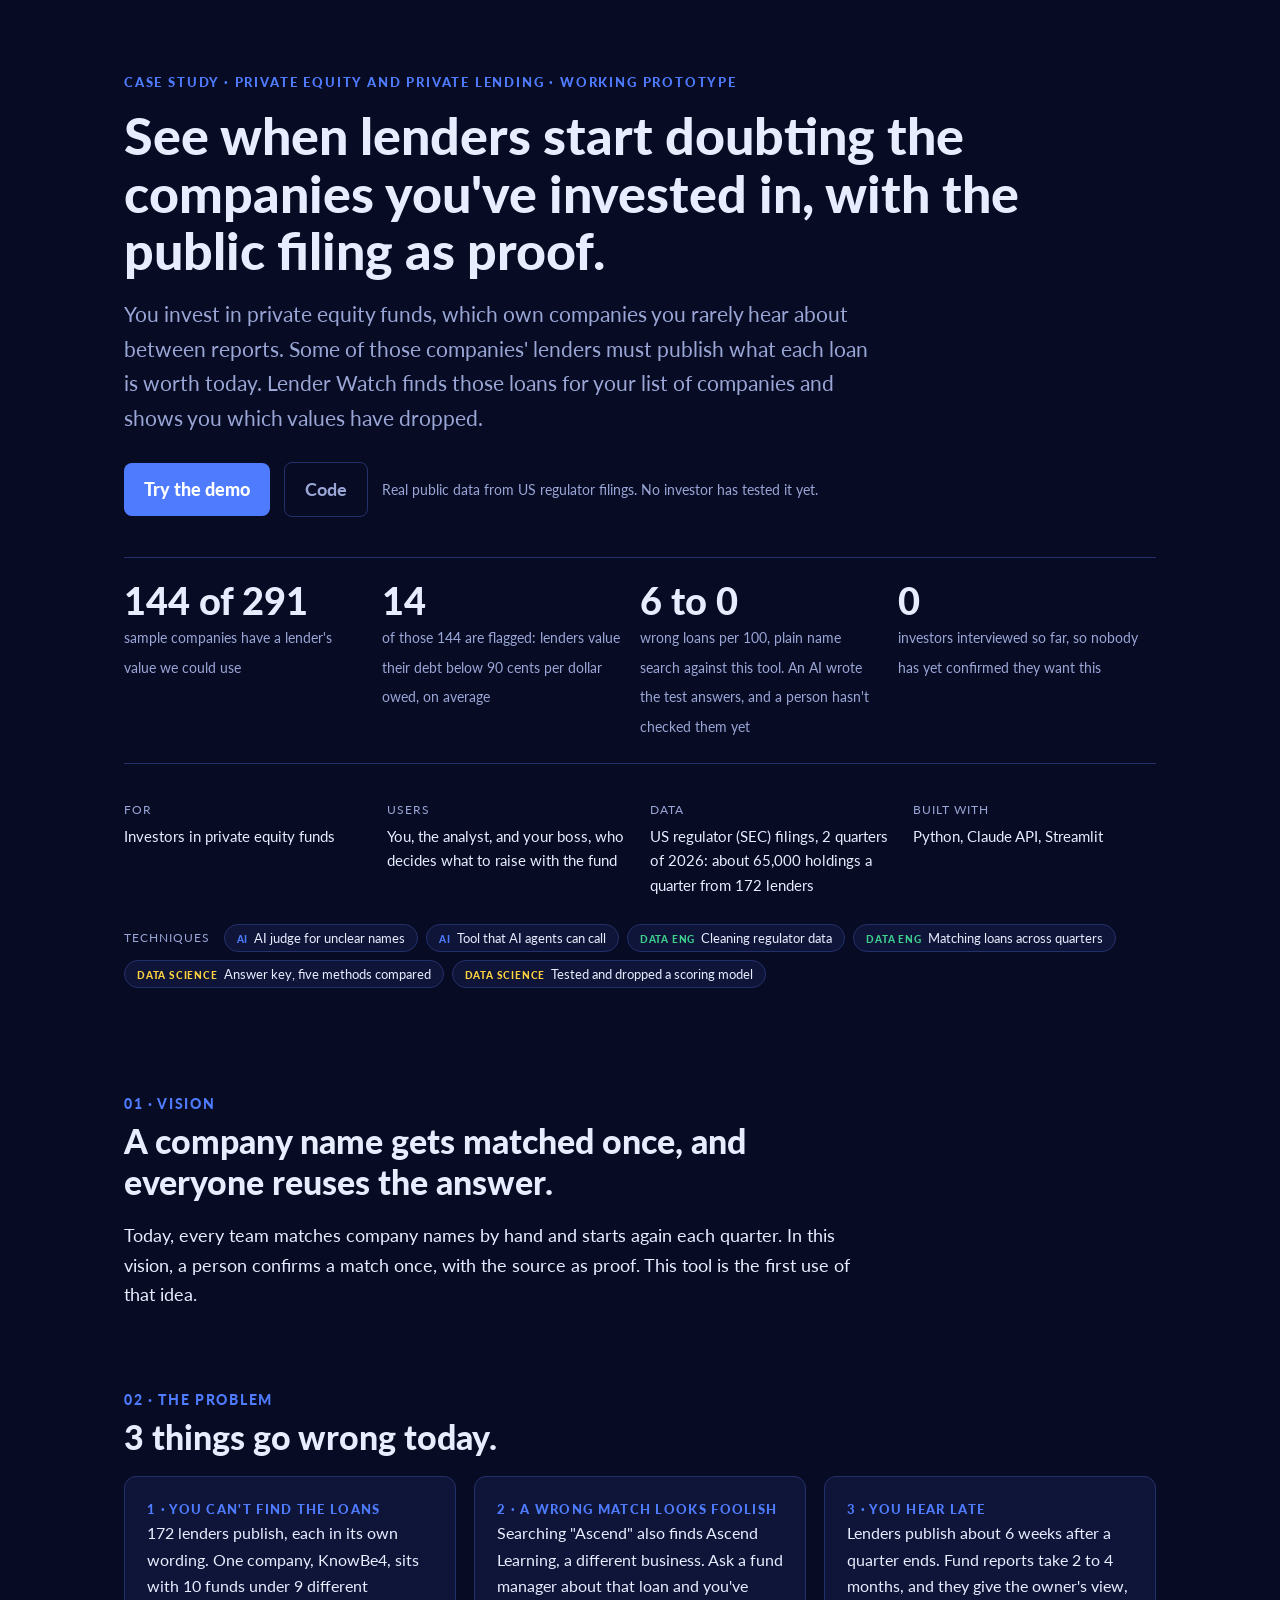
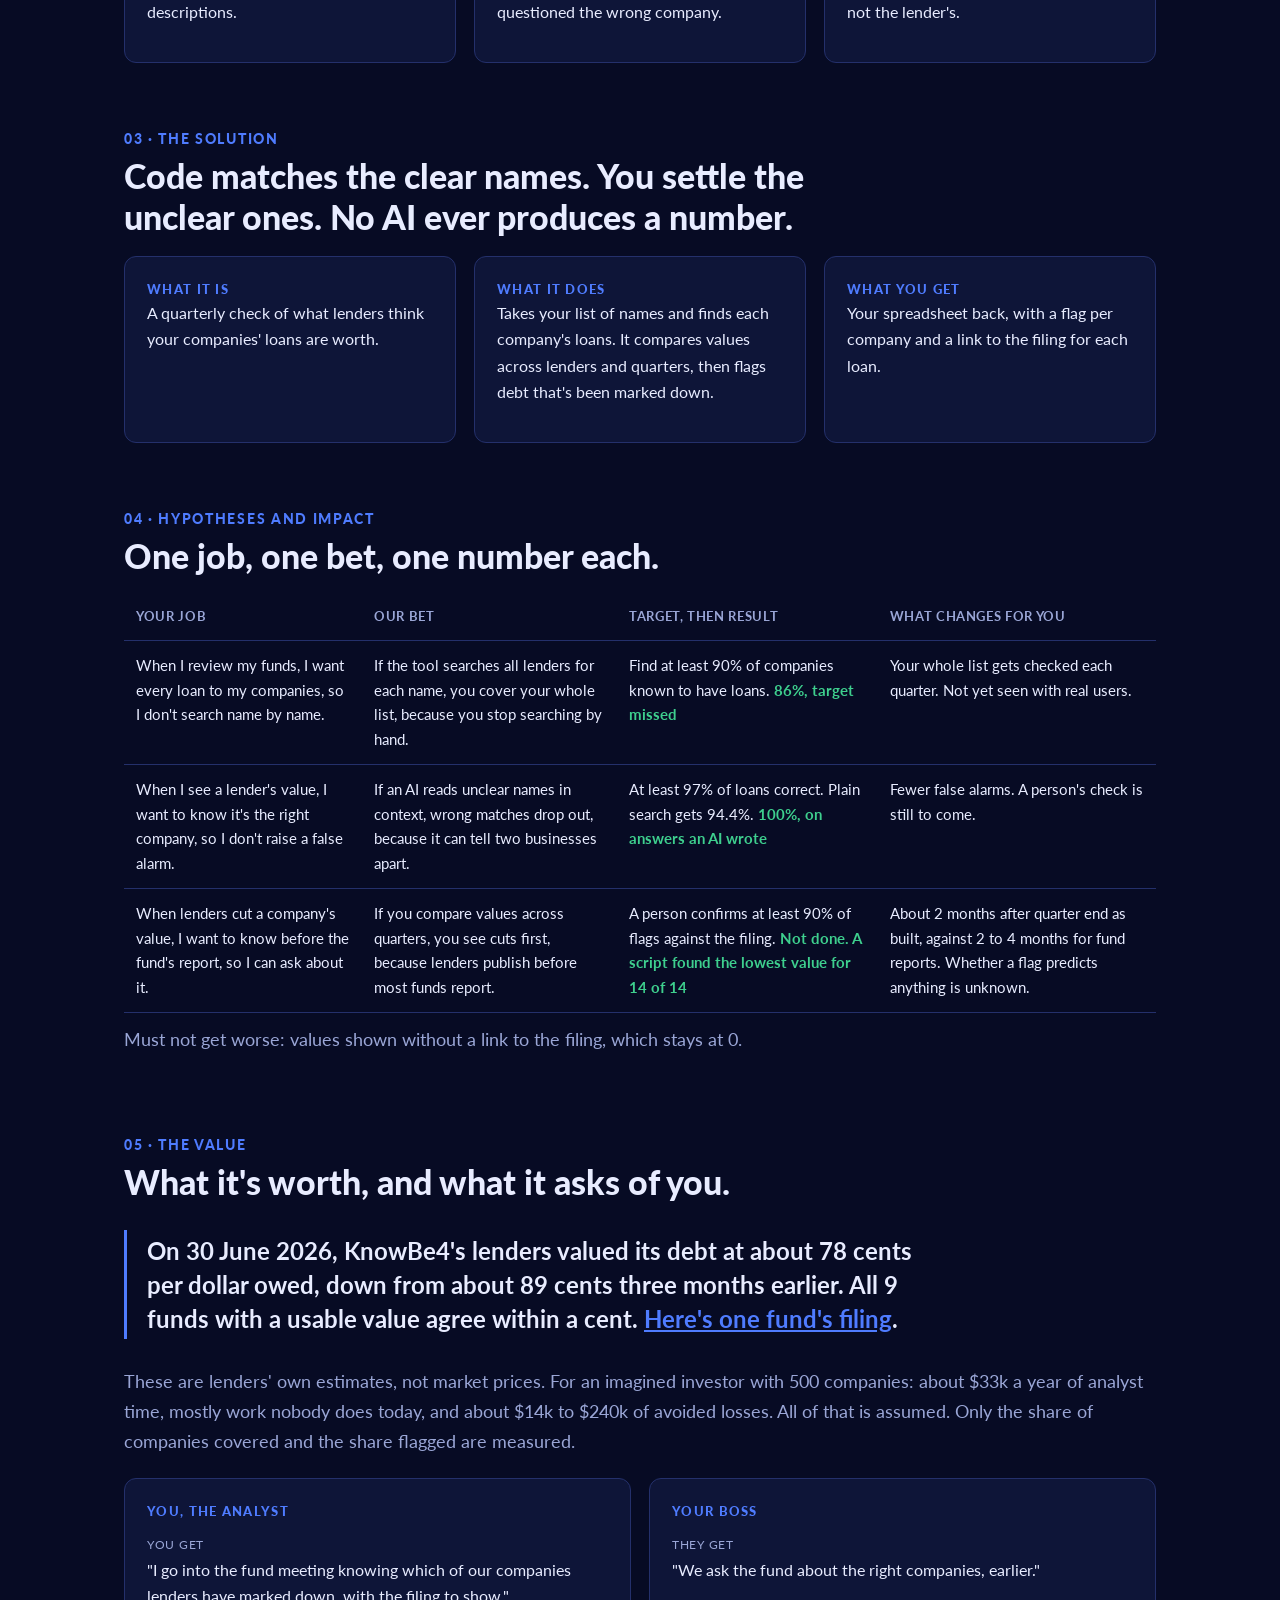
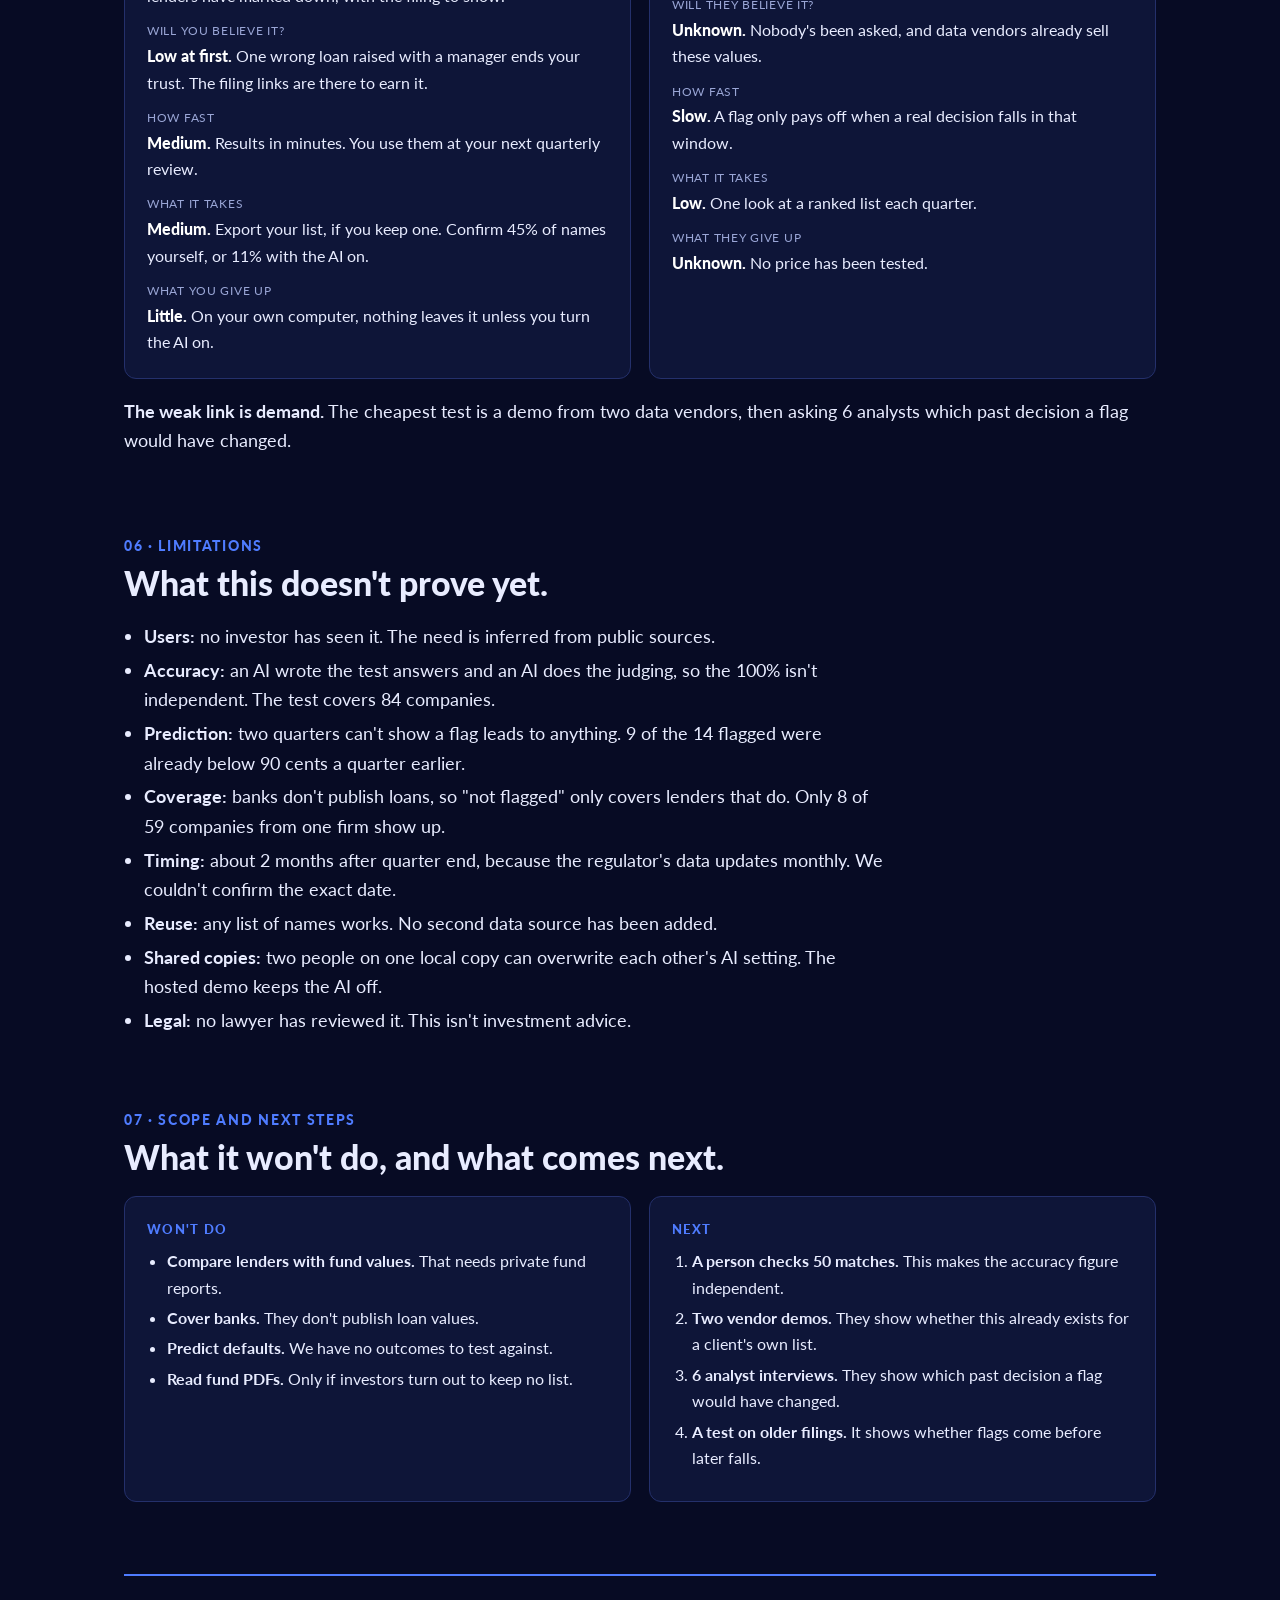
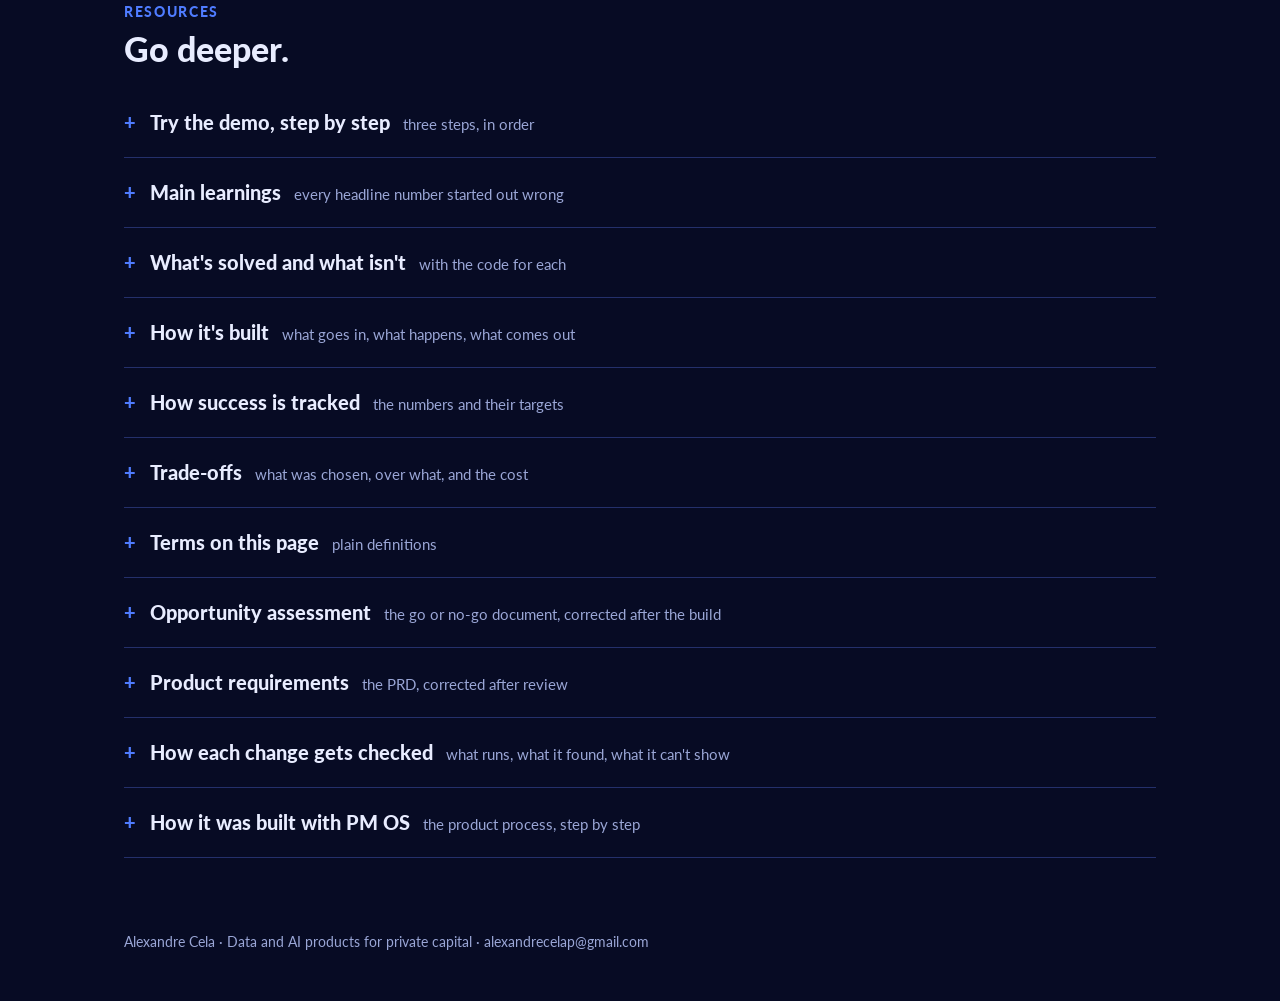
==== commit e02d0a13: "docs(portfolio): show how each change is checked and what it can't show Co-Authored-By: Claude Opus " ====
--- a/outputs/portfolio/lender-watch/index.html
+++ b/outputs/portfolio/lender-watch/index.html
@@ -233,6 +233,7 @@
     <li><strong>Coverage:</strong> banks don't publish loans, so "not flagged" only covers lenders that do. Only 8 of 59 companies from one firm show up.</li>
     <li><strong>Timing:</strong> about 2 months after quarter end, because the regulator's data updates monthly. We couldn't confirm the exact date.</li>
     <li><strong>Reuse:</strong> any list of names works. No second data source has been added.</li>
+    <li><strong>Shared copies:</strong> two people on one local copy can overwrite each other's AI setting. The hosted demo keeps the AI off.</li>
     <li><strong>Legal:</strong> no lawyer has reviewed it. This isn't investment advice.</li>
   </ul>
 </section>
@@ -948,6 +949,20 @@
 <li><strong>Review load target:</strong> ≤ 15% of names, from the opportunity analysis estimate.</li>
 <li><strong>Not filled:</strong> <code>context-library/business-info-template.md</code> and <code>context-library/strategy/</code> are empty.</li>
 </ul></div></details>
+
+  <details><summary>How each change gets checked <small>what runs, what it found, what it can't show</small></summary><div class="read">
+    <p>An AI wrote most of this code, so nothing here relies on the AI's word about its own work.</p>
+    <div class="scroll"><table>
+    <tr><th>Check</th><th>What it does</th><th>Result so far</th><th>What it can't show</th></tr>
+    <tr><td>Automatic gate</td><td>Runs the tests, the style check and a saved accuracy test. A change can't reach the main code unless they pass.</td><td>On, for everyone, admins included.</td><td>The saved test replays old AI answers, so it can't see the AI itself change.</td></tr>
+    <tr><td>AI reviewer</td><td>A separate AI reads each change against its written plan and comments. A person decides each merge.</td><td>Found real faults, such as a way to fake a passing result.</td><td>It reports only. It doesn't block a merge.</td></tr>
+    <tr><td>Live accuracy check</td><td>Asks the AI 145 known test pairs every Monday, at about $0.66 a run.</td><td>100% right when it said "same company". It found 93.6% of the real matches.</td><td>Claude wrote the answer key, and no person has checked it. It runs alongside a merge, so it doesn't stop one.</td></tr>
+    <tr><td>Screen check</td><td>An AI opens the app in a browser and compares it with 11 plain statements of what you should see.</td><td>All 11 met on 8 November 2026.</td><td>One full pass so far. It hasn't run automatically.</td></tr>
+    <tr><td>Rollback</td><td>One command puts back the previous version of the app.</td><td>Rehearsed in a separate test copy: 8 seconds, and the app worked afterwards.</td><td>Never used on a real live service.</td></tr>
+    <tr><td>Review-load alarm</td><td>Warns when the share of names needing a person leaves its expected range, and drafts the problem to fix.</td><td>Starts at 11.3% of names, with the AI on. Tested on one made-up breach.</td><td>The range comes from one run, not from history.</td></tr>
+    </table></div>
+    <p><strong>A fault these checks surfaced:</strong> if two people share one copy of the app on a computer, one person's AI setting can apply to the other's run. A company name could then go to the AI for someone who left it off. The hosted demo always keeps the AI off, so it isn't affected. The fix is written up and not yet built.</p>
+  </div></details>
 
   <details><summary>How it was built with PM OS <small>the product process, step by step</small></summary>
     <div class="scroll"><table>
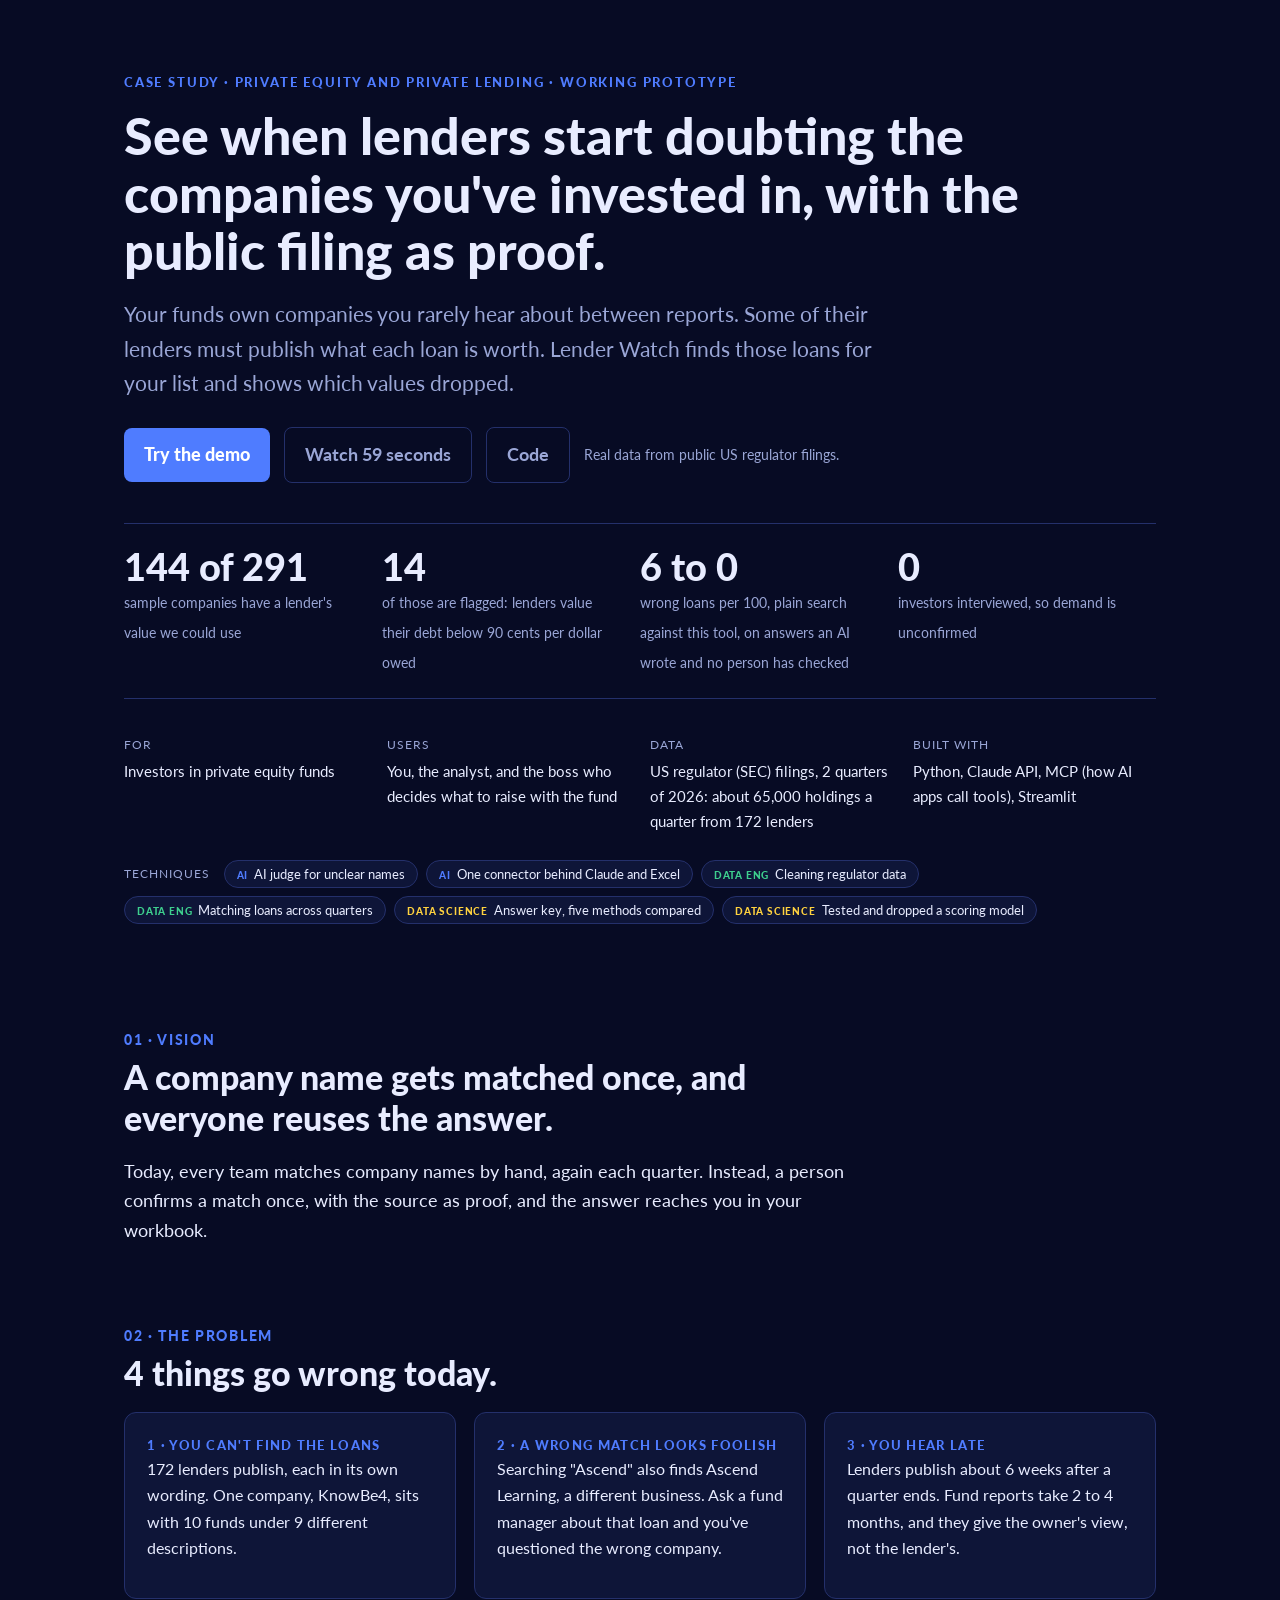
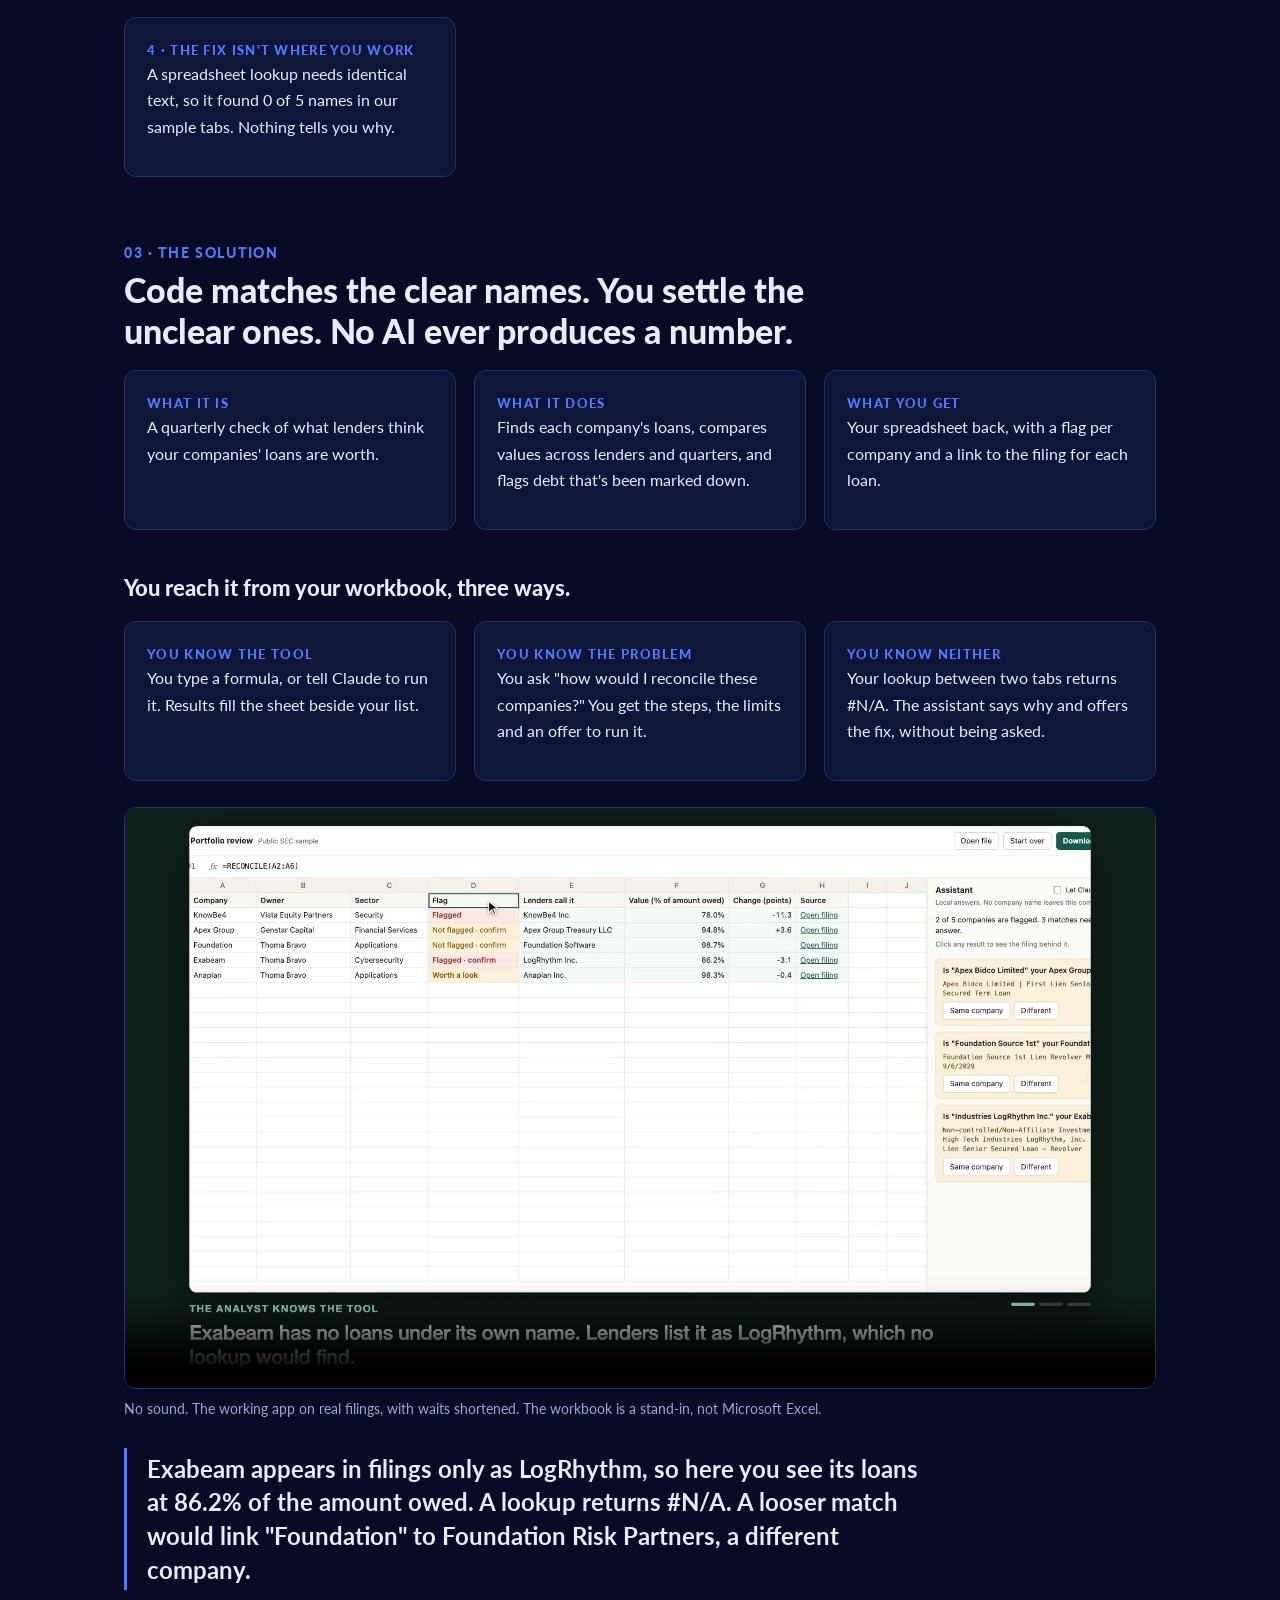
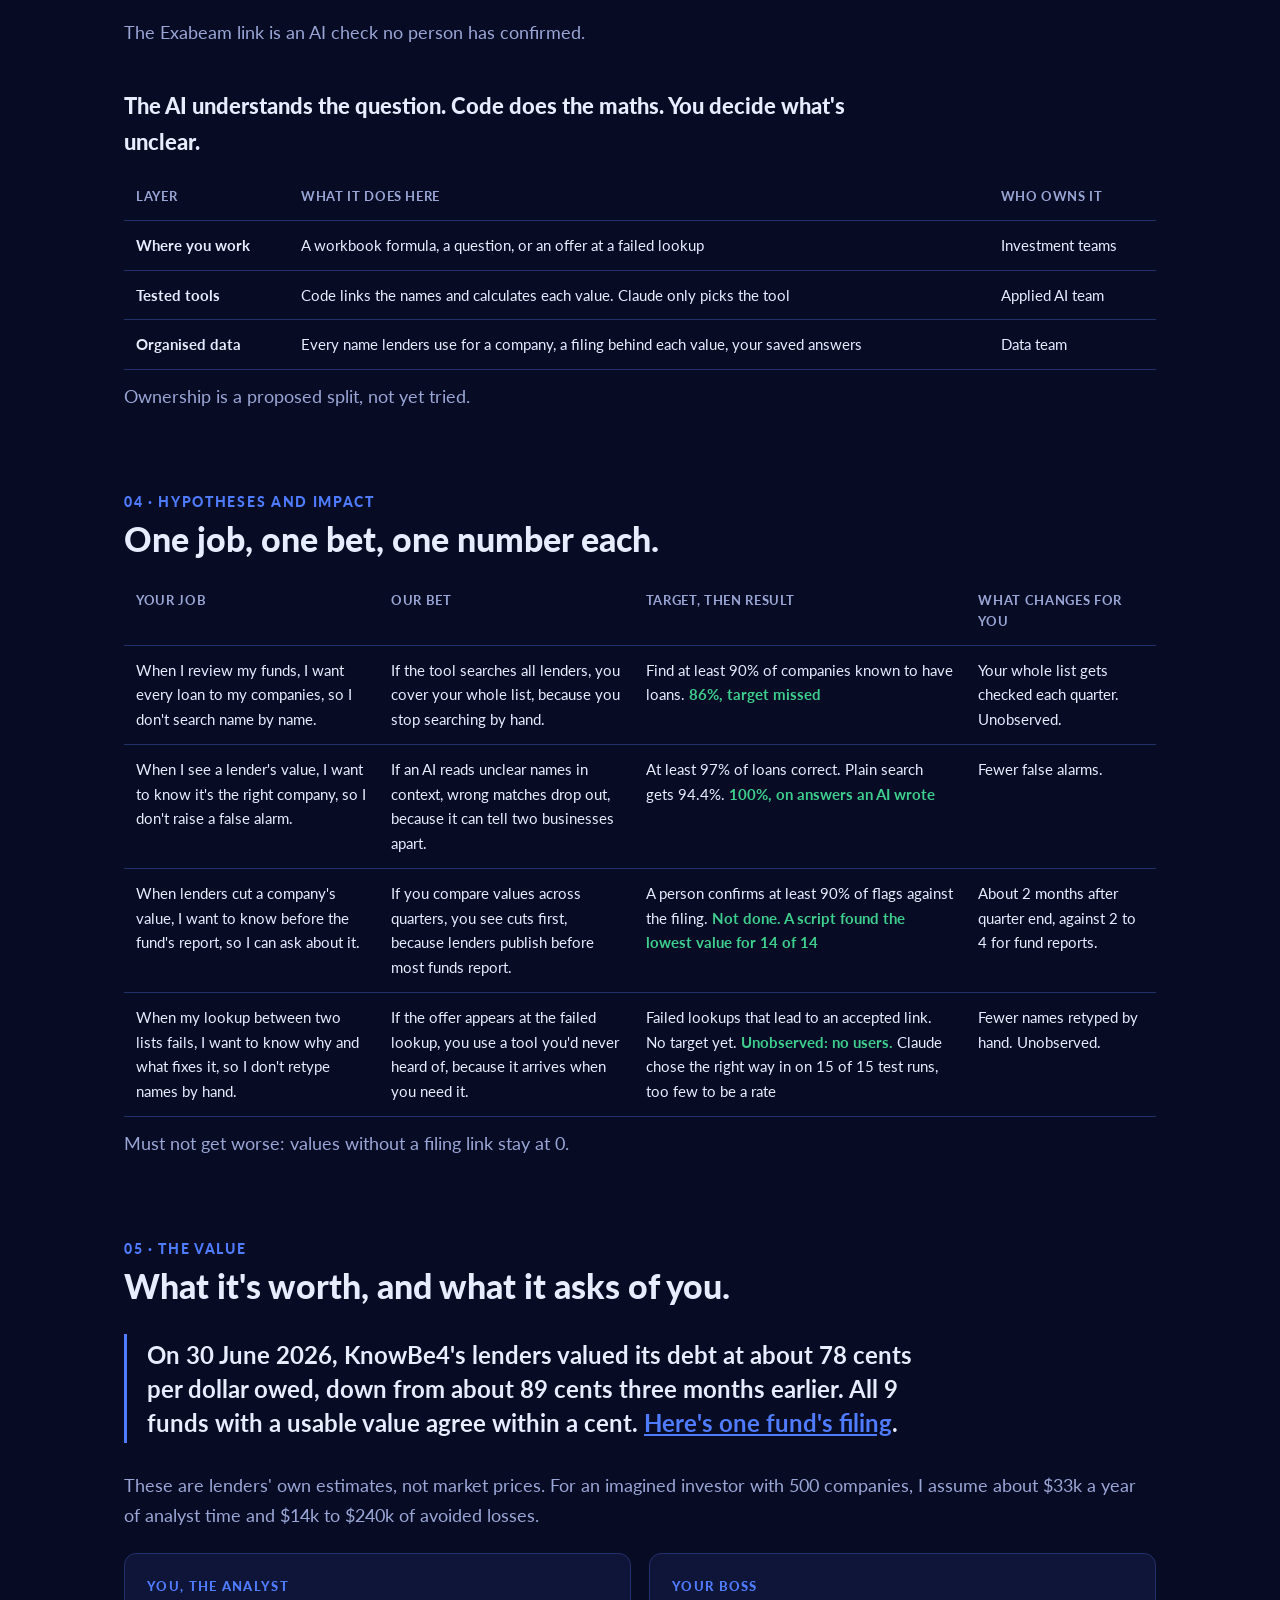
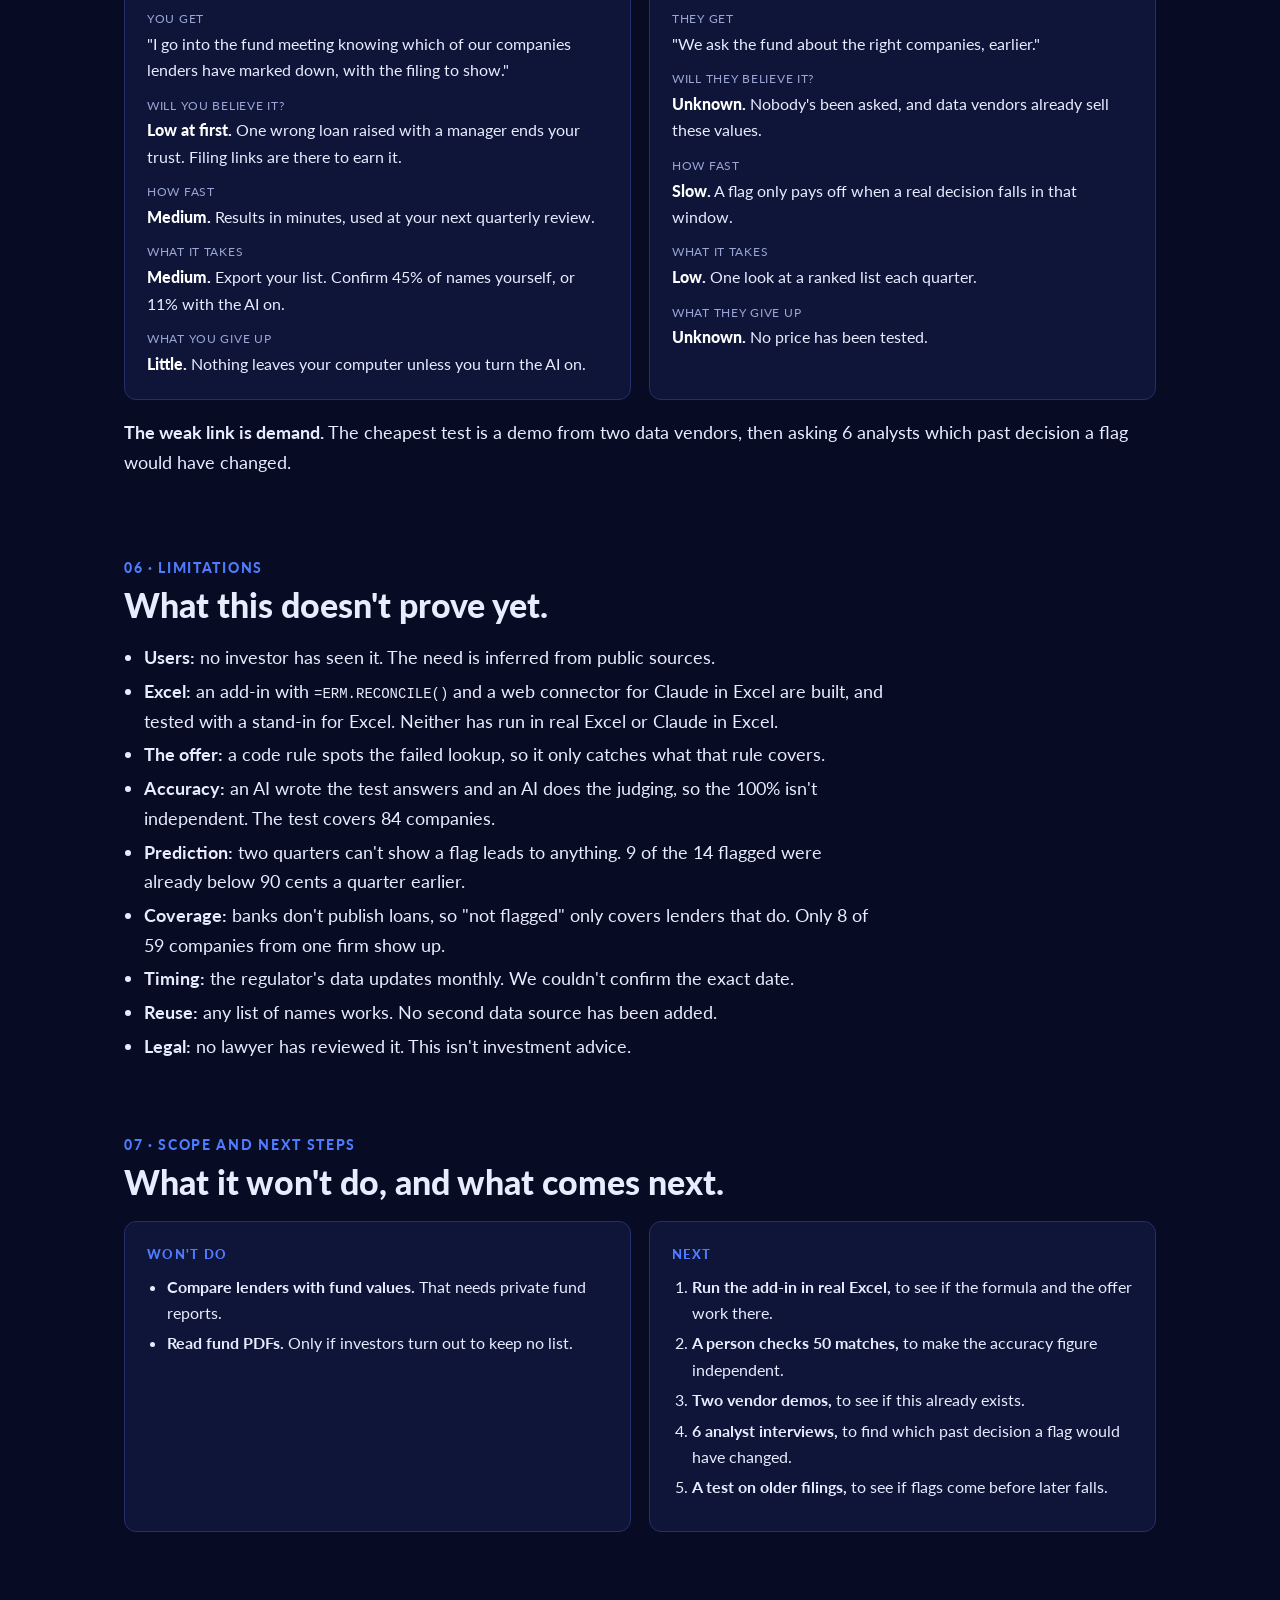
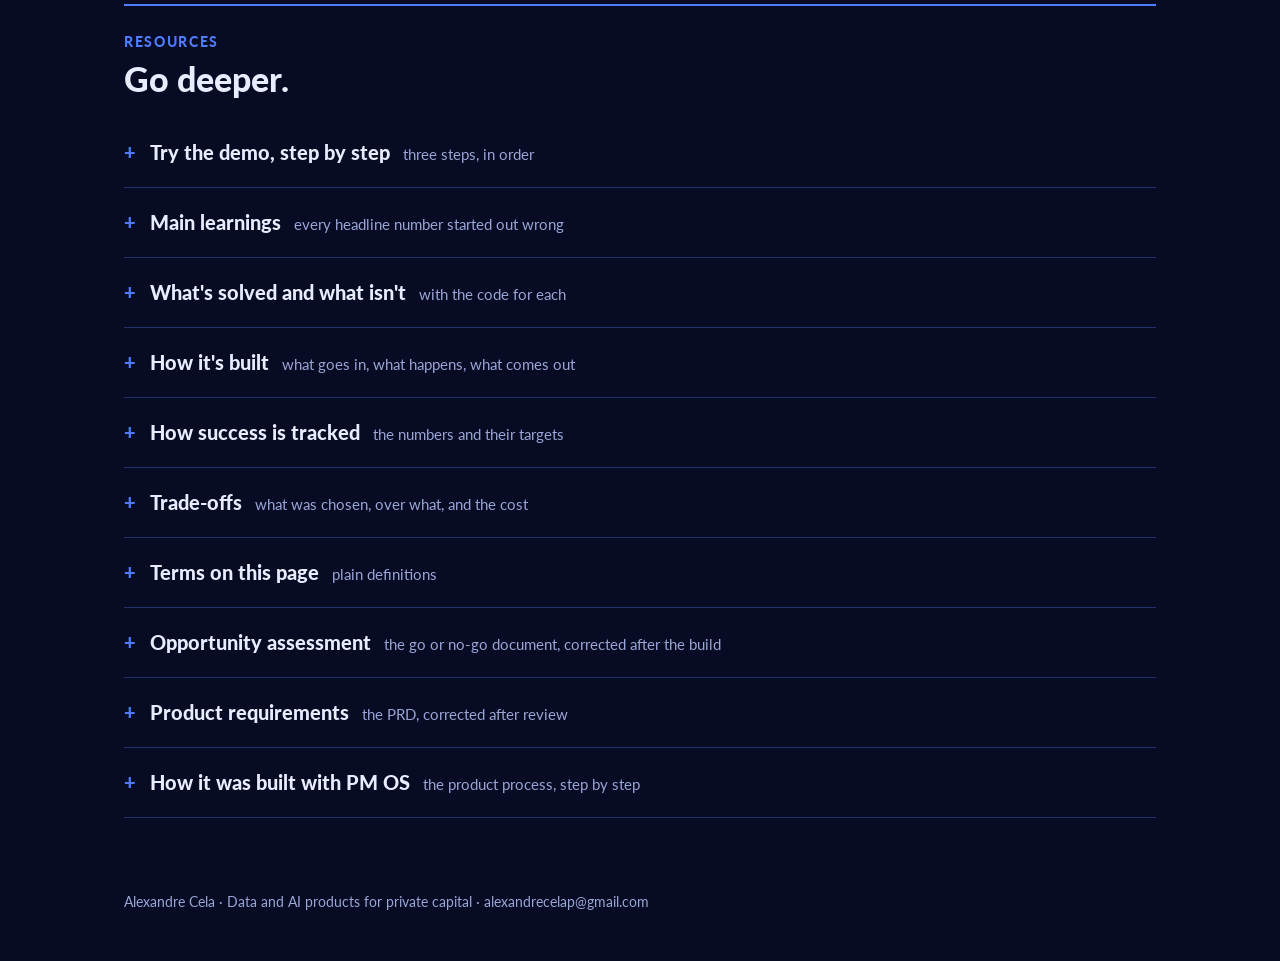
==== commit e8e742f3: "feat(desk): reach the engine from the workbook, three ways Adds an assist layer (notice a failed loo" ====
--- a/outputs/portfolio/lender-watch/index.html
+++ b/outputs/portfolio/lender-watch/index.html
@@ -125,6 +125,10 @@
   details table { display:block; overflow-x:auto; }
   details code { overflow-wrap:anywhere; }
   .deck { width:100%; height:80vh; border:1px solid var(--line); border-radius:12px; background:#fff; }
+  /* Demo video and the three ways in */
+  .film { margin:26px 0 0; }
+  .film video { width:100%; display:block; border:1px solid var(--line); border-radius:12px; background:#000; }
+  h3.sub { font-size:22px; margin:40px 0 14px; font-weight:900; }
   /* Technique pills: the technical craft behind each project */
   .craft { display:flex; flex-wrap:wrap; gap:8px; align-items:center; margin:26px 0 0; }
   .craft .lbl { color:var(--dim); font-size:12px; text-transform:uppercase; letter-spacing:.08em; margin-right:6px; }
@@ -140,40 +144,42 @@
 <header class="hero">
   <div class="eyebrow">Case study · Private equity and private lending · Working prototype</div>
   <h1>See when lenders start doubting the companies you've invested in, with the public filing as proof.</h1>
-  <p class="lede">You invest in private equity funds, which own companies you rarely hear about between reports. Some of those companies' lenders must publish what each loan is worth today. Lender Watch finds those loans for your list of companies and shows you which values have dropped.</p>
+  <p class="lede">Your funds own companies you rarely hear about between reports. Some of their lenders must publish what each loan is worth. Lender Watch finds those loans for your list and shows which values dropped.</p>
   <div class="cta">
     <a class="btn" href="https://lender-watch.streamlit.app">Try the demo</a>
+    <a class="btn off" href="#watch">Watch 59 seconds</a>
     <a class="btn off" href="https://github.com/alexandrecela10/lender-watch">Code</a>
-    <span class="dim" style="font-size:14px">Real public data from US regulator filings. No investor has tested it yet.</span>
+    <span class="dim" style="font-size:14px">Real data from public US regulator filings.</span>
   </div>
   <div class="stats">
     <div class="stat"><b>144 of 291</b><span>sample companies have a lender's value we could use</span></div>
-    <div class="stat"><b>14</b><span>of those 144 are flagged: lenders value their debt below 90 cents per dollar owed, on average</span></div>
-    <div class="stat"><b>6 to 0</b><span>wrong loans per 100, plain name search against this tool. An AI wrote the test answers, and a person hasn't checked them yet</span></div>
-    <div class="stat"><b>0</b><span>investors interviewed so far, so nobody has yet confirmed they want this</span></div>
+    <div class="stat"><b>14</b><span>of those are flagged: lenders value their debt below 90 cents per dollar owed</span></div>
+    <div class="stat"><b>6 to 0</b><span>wrong loans per 100, plain search against this tool, on answers an AI wrote and no person has checked</span></div>
+    <div class="stat"><b>0</b><span>investors interviewed, so demand is unconfirmed</span></div>
   </div>
   <dl class="glance">
     <div><dt>For</dt><dd>Investors in private equity funds</dd></div>
-    <div><dt>Users</dt><dd>You, the analyst, and your boss, who decides what to raise with the fund</dd></div>
+    <div><dt>Users</dt><dd>You, the analyst, and the boss who decides what to raise with the fund</dd></div>
     <div><dt>Data</dt><dd>US regulator (SEC) filings, 2 quarters of 2026: about 65,000 holdings a quarter from 172 lenders</dd></div>
-    <div><dt>Built with</dt><dd>Python, Claude API, Streamlit</dd></div>
+    <div><dt>Built with</dt><dd>Python, Claude API, MCP (how AI apps call tools), Streamlit</dd></div>
   </dl>
-  <div class="craft"><span class="lbl">Techniques</span><span class="pill ai"><b>AI</b>AI judge for unclear names</span><span class="pill ai"><b>AI</b>Tool that AI agents can call</span><span class="pill de"><b>Data eng</b>Cleaning regulator data</span><span class="pill de"><b>Data eng</b>Matching loans across quarters</span><span class="pill ds"><b>Data science</b>Answer key, five methods compared</span><span class="pill ds"><b>Data science</b>Tested and dropped a scoring model</span></div>
+  <div class="craft"><span class="lbl">Techniques</span><span class="pill ai"><b>AI</b>AI judge for unclear names</span><span class="pill ai"><b>AI</b>One connector behind Claude and Excel</span><span class="pill de"><b>Data eng</b>Cleaning regulator data</span><span class="pill de"><b>Data eng</b>Matching loans across quarters</span><span class="pill ds"><b>Data science</b>Answer key, five methods compared</span><span class="pill ds"><b>Data science</b>Tested and dropped a scoring model</span></div>
 </header>
 
 <section class="read">
   <div class="num">01 · VISION</div>
   <h2>A company name gets matched once, and everyone reuses the answer.</h2>
-  <p>Today, every team matches company names by hand and starts again each quarter. In this vision, a person confirms a match once, with the source as proof. This tool is the first use of that idea.</p>
+  <p>Today, every team matches company names by hand, again each quarter. Instead, a person confirms a match once, with the source as proof, and the answer reaches you in your workbook.</p>
 </section>
 
 <section>
   <div class="num">02 · THE PROBLEM</div>
-  <h2 class="read">3 things go wrong today.</h2>
+  <h2 class="read">4 things go wrong today.</h2>
   <div class="cards">
     <div class="card"><div class="k">1 · You can't find the loans</div><p>172 lenders publish, each in its own wording. One company, KnowBe4, sits with 10 funds under 9 different descriptions.</p></div>
     <div class="card"><div class="k">2 · A wrong match looks foolish</div><p>Searching "Ascend" also finds Ascend Learning, a different business. Ask a fund manager about that loan and you've questioned the wrong company.</p></div>
     <div class="card"><div class="k">3 · You hear late</div><p>Lenders publish about 6 weeks after a quarter ends. Fund reports take 2 to 4 months, and they give the owner's view, not the lender's.</p></div>
+    <div class="card"><div class="k">4 · The fix isn't where you work</div><p>A spreadsheet lookup needs identical text, so it found 0 of 5 names in our sample tabs. Nothing tells you why.</p></div>
   </div>
 </section>
 
@@ -182,9 +188,31 @@
   <h2 class="read">Code matches the clear names. You settle the unclear ones. No AI ever produces a number.</h2>
   <div class="cards">
     <div class="card"><div class="k">What it is</div><p>A quarterly check of what lenders think your companies' loans are worth.</p></div>
-    <div class="card"><div class="k">What it does</div><p>Takes your list of names and finds each company's loans. It compares values across lenders and quarters, then flags debt that's been marked down.</p></div>
+    <div class="card"><div class="k">What it does</div><p>Finds each company's loans, compares values across lenders and quarters, and flags debt that's been marked down.</p></div>
     <div class="card"><div class="k">What you get</div><p>Your spreadsheet back, with a flag per company and a link to the filing for each loan.</p></div>
   </div>
+
+  <h3 class="sub read" id="watch">You reach it from your workbook, three ways.</h3>
+  <div class="cards">
+    <div class="card"><div class="k">You know the tool</div><p>You type a formula, or tell Claude to run it. Results fill the sheet beside your list.</p></div>
+    <div class="card"><div class="k">You know the problem</div><p>You ask "how would I reconcile these companies?" You get the steps, the limits and an offer to run it.</p></div>
+    <div class="card"><div class="k">You know neither</div><p>Your lookup between two tabs returns #N/A. The assistant says why and offers the fix, without being asked.</p></div>
+  </div>
+  <figure class="film">
+    <video controls playsinline preload="none" poster="analyst-desk-poster.jpg" aria-label="59-second demo of the three ways to reach the tool from a workbook"><source src="analyst-desk-demo.mp4" type="video/mp4"></video>
+    <figcaption>No sound. The working app on real filings, with waits shortened. The workbook is a stand-in, not Microsoft Excel.</figcaption>
+  </figure>
+  <p class="pull">Exabeam appears in filings only as LogRhythm, so here you see its loans at 86.2% of the amount owed. A lookup returns #N/A. A looser match would link "Foundation" to Foundation Risk Partners, a different company.</p>
+  <p class="dim read">The Exabeam link is an AI check no person has confirmed.</p>
+
+  <h3 class="sub read">The AI understands the question. Code does the maths. You decide what's unclear.</h3>
+  <div class="scroll"><table>
+    <tr><th>Layer</th><th>What it does here</th><th>Who owns it</th></tr>
+    <tr><td><b>Where you work</b></td><td>A workbook formula, a question, or an offer at a failed lookup</td><td>Investment teams</td></tr>
+    <tr><td><b>Tested tools</b></td><td>Code links the names and calculates each value. Claude only picks the tool</td><td>Applied AI team</td></tr>
+    <tr><td><b>Organised data</b></td><td>Every name lenders use for a company, a filing behind each value, your saved answers</td><td>Data team</td></tr>
+  </table></div>
+  <p class="dim" style="margin-top:12px">Ownership is a proposed split, not yet tried.</p>
 </section>
 
 <section>
@@ -192,25 +220,26 @@
   <h2 class="read">One job, one bet, one number each.</h2>
   <div class="scroll"><table>
     <tr><th>Your job</th><th>Our bet</th><th>Target, then result</th><th>What changes for you</th></tr>
-    <tr><td>When I review my funds, I want every loan to my companies, so I don't search name by name.</td><td>If the tool searches all lenders for each name, you cover your whole list, because you stop searching by hand.</td><td>Find at least 90% of companies known to have loans. <b class="res">86%, target missed</b></td><td>Your whole list gets checked each quarter. Not yet seen with real users.</td></tr>
-    <tr><td>When I see a lender's value, I want to know it's the right company, so I don't raise a false alarm.</td><td>If an AI reads unclear names in context, wrong matches drop out, because it can tell two businesses apart.</td><td>At least 97% of loans correct. Plain search gets 94.4%. <b class="res">100%, on answers an AI wrote</b></td><td>Fewer false alarms. A person's check is still to come.</td></tr>
-    <tr><td>When lenders cut a company's value, I want to know before the fund's report, so I can ask about it.</td><td>If you compare values across quarters, you see cuts first, because lenders publish before most funds report.</td><td>A person confirms at least 90% of flags against the filing. <b class="res">Not done. A script found the lowest value for 14 of 14</b></td><td>About 2 months after quarter end as built, against 2 to 4 months for fund reports. Whether a flag predicts anything is unknown.</td></tr>
+    <tr><td>When I review my funds, I want every loan to my companies, so I don't search name by name.</td><td>If the tool searches all lenders, you cover your whole list, because you stop searching by hand.</td><td>Find at least 90% of companies known to have loans. <b class="res">86%, target missed</b></td><td>Your whole list gets checked each quarter. Unobserved.</td></tr>
+    <tr><td>When I see a lender's value, I want to know it's the right company, so I don't raise a false alarm.</td><td>If an AI reads unclear names in context, wrong matches drop out, because it can tell two businesses apart.</td><td>At least 97% of loans correct. Plain search gets 94.4%. <b class="res">100%, on answers an AI wrote</b></td><td>Fewer false alarms.</td></tr>
+    <tr><td>When lenders cut a company's value, I want to know before the fund's report, so I can ask about it.</td><td>If you compare values across quarters, you see cuts first, because lenders publish before most funds report.</td><td>A person confirms at least 90% of flags against the filing. <b class="res">Not done. A script found the lowest value for 14 of 14</b></td><td>About 2 months after quarter end, against 2 to 4 for fund reports.</td></tr>
+    <tr><td>When my lookup between two lists fails, I want to know why and what fixes it, so I don't retype names by hand.</td><td>If the offer appears at the failed lookup, you use a tool you'd never heard of, because it arrives when you need it.</td><td>Failed lookups that lead to an accepted link. No target yet. <b class="res">Unobserved: no users.</b> Claude chose the right way in on 15 of 15 test runs, too few to be a rate</td><td>Fewer names retyped by hand. Unobserved.</td></tr>
   </table></div>
-  <p class="dim" style="margin-top:12px">Must not get worse: values shown without a link to the filing, which stays at 0.</p>
+  <p class="dim" style="margin-top:12px">Must not get worse: values without a filing link stay at 0.</p>
 </section>
 
 <section>
   <div class="num">05 · THE VALUE</div>
   <h2 class="read">What it's worth, and what it asks of you.</h2>
   <p class="pull">On 30 June 2026, KnowBe4's lenders valued its debt at about 78 cents per dollar owed, down from about 89 cents three months earlier. All 9 funds with a usable value agree within a cent. <a href="https://www.sec.gov/ix?doc=/Archives/edgar/data/1930087/000193008726000099/gcred-20260630.htm">Here's one fund's filing</a>.</p>
-  <p class="dim">These are lenders' own estimates, not market prices. For an imagined investor with 500 companies: about $33k a year of analyst time, mostly work nobody does today, and about $14k to $240k of avoided losses. All of that is assumed. Only the share of companies covered and the share flagged are measured.</p>
+  <p class="dim">These are lenders' own estimates, not market prices. For an imagined investor with 500 companies, I assume about $33k a year of analyst time and $14k to $240k of avoided losses.</p>
   <div class="cards two" style="margin-top:22px">
     <div class="card"><div class="k">You, the analyst</div><dl>
       <dt>You get</dt><dd>"I go into the fund meeting knowing which of our companies lenders have marked down, with the filing to show."</dd>
-      <dt>Will you believe it?</dt><dd><span class="rate">Low at first.</span> One wrong loan raised with a manager ends your trust. The filing links are there to earn it.</dd>
-      <dt>How fast</dt><dd><span class="rate">Medium.</span> Results in minutes. You use them at your next quarterly review.</dd>
-      <dt>What it takes</dt><dd><span class="rate">Medium.</span> Export your list, if you keep one. Confirm 45% of names yourself, or 11% with the AI on.</dd>
-      <dt>What you give up</dt><dd><span class="rate">Little.</span> On your own computer, nothing leaves it unless you turn the AI on.</dd>
+      <dt>Will you believe it?</dt><dd><span class="rate">Low at first.</span> One wrong loan raised with a manager ends your trust. Filing links are there to earn it.</dd>
+      <dt>How fast</dt><dd><span class="rate">Medium.</span> Results in minutes, used at your next quarterly review.</dd>
+      <dt>What it takes</dt><dd><span class="rate">Medium.</span> Export your list. Confirm 45% of names yourself, or 11% with the AI on.</dd>
+      <dt>What you give up</dt><dd><span class="rate">Little.</span> Nothing leaves your computer unless you turn the AI on.</dd>
     </dl></div>
     <div class="card"><div class="k">Your boss</div><dl>
       <dt>They get</dt><dd>"We ask the fund about the right companies, earlier."</dd>
@@ -228,12 +257,13 @@
   <h2>What this doesn't prove yet.</h2>
   <ul>
     <li><strong>Users:</strong> no investor has seen it. The need is inferred from public sources.</li>
+    <li><strong>Excel:</strong> an add-in with <code>=ERM.RECONCILE()</code> and a web connector for Claude in Excel are built, and tested with a stand-in for Excel. Neither has run in real Excel or Claude in Excel.</li>
+    <li><strong>The offer:</strong> a code rule spots the failed lookup, so it only catches what that rule covers.</li>
     <li><strong>Accuracy:</strong> an AI wrote the test answers and an AI does the judging, so the 100% isn't independent. The test covers 84 companies.</li>
     <li><strong>Prediction:</strong> two quarters can't show a flag leads to anything. 9 of the 14 flagged were already below 90 cents a quarter earlier.</li>
     <li><strong>Coverage:</strong> banks don't publish loans, so "not flagged" only covers lenders that do. Only 8 of 59 companies from one firm show up.</li>
-    <li><strong>Timing:</strong> about 2 months after quarter end, because the regulator's data updates monthly. We couldn't confirm the exact date.</li>
+    <li><strong>Timing:</strong> the regulator's data updates monthly. We couldn't confirm the exact date.</li>
     <li><strong>Reuse:</strong> any list of names works. No second data source has been added.</li>
-    <li><strong>Shared copies:</strong> two people on one local copy can overwrite each other's AI setting. The hosted demo keeps the AI off.</li>
     <li><strong>Legal:</strong> no lawyer has reviewed it. This isn't investment advice.</li>
   </ul>
 </section>
@@ -244,15 +274,14 @@
   <div class="cards two">
     <div class="card"><div class="k">Won't do</div><ul>
       <li><strong>Compare lenders with fund values.</strong> That needs private fund reports.</li>
-      <li><strong>Cover banks.</strong> They don't publish loan values.</li>
-      <li><strong>Predict defaults.</strong> We have no outcomes to test against.</li>
       <li><strong>Read fund PDFs.</strong> Only if investors turn out to keep no list.</li>
     </ul></div>
     <div class="card"><div class="k">Next</div><ol>
-      <li><strong>A person checks 50 matches.</strong> This makes the accuracy figure independent.</li>
-      <li><strong>Two vendor demos.</strong> They show whether this already exists for a client's own list.</li>
-      <li><strong>6 analyst interviews.</strong> They show which past decision a flag would have changed.</li>
-      <li><strong>A test on older filings.</strong> It shows whether flags come before later falls.</li>
+      <li><strong>Run the add-in in real Excel,</strong> to see if the formula and the offer work there.</li>
+      <li><strong>A person checks 50 matches,</strong> to make the accuracy figure independent.</li>
+      <li><strong>Two vendor demos,</strong> to see if this already exists.</li>
+      <li><strong>6 analyst interviews,</strong> to find which past decision a flag would have changed.</li>
+      <li><strong>A test on older filings,</strong> to see if flags come before later falls.</li>
     </ol></div>
   </div>
 </section>
@@ -263,23 +292,22 @@
 
   <details><summary>Try the demo, step by step <small>three steps, in order</small></summary>
     <div class="read"><ol class="steps">
-      <li><strong>Pick a private equity firm, then press Check lender filings.</strong> You're checking the companies that firm lists on its website. It takes about a minute.</li>
+      <li><strong>Pick a private equity firm, then press Check lender filings.</strong> It takes about a minute.</li>
       <li><strong>Read the result.</strong> Flagged companies come first. Pick one to see each lender's value and open its filing.</li>
       <li><strong>Confirm unclear matches in the next tab.</strong> Answer "Same company" or "Different", and the result updates. Your answers stay with you.</li>
     </ol></div>
   </details>
 
   <details><summary>Main learnings <small>every headline number started out wrong</small></summary><div class="read">
-    <p>Checking real rows changed each of these. Had I stopped at the first answer, the case would have rested on the left column.</p>
     <div class="scroll"><table>
     <tr><th>First answer</th><th>After checking</th><th>Why it was wrong</th></tr>
-    <tr><td>Plain name matching is 70% right</td><td>94%</td><td>A bug cut the name "Point C" to "point", which matched "Basis Point". Most of the gain I'd claimed was that bug.</td></tr>
+    <tr><td>Plain name matching is 70% right</td><td>94%</td><td>A bug cut "Point C" to "point", which matched "Basis Point".</td></tr>
     <tr><td>Many sudden falls</td><td>Far fewer</td><td>Half the regulator's rows repeat an older date, marked only in one column.</td></tr>
-    <tr><td>31 of 144 companies flagged</td><td>14, plus 16 worth a look</td><td>The rule used a company's lowest loan. One company was flagged over a $68k loan, while its debt averages 98 cents per dollar.</td></tr>
-    <tr><td>A Canadian company's loan worth 70 cents</td><td>Left out</td><td>Filings give the amount owed in Canadian dollars and the value in US dollars. A loan at full value still reads about 72 cents.</td></tr>
-    <tr><td>100% correct, so the tool is correct</td><td>Rejected loans were coming back</td><td>The test checked each decision, but the tool searched again afterwards. A landscaping firm's loans returned for a health care company with a similar name.</td></tr>
+    <tr><td>31 of 144 companies flagged</td><td>14, plus 16 worth a look</td><td>The rule used the lowest loan. One company was flagged over $68k while its debt averages 98 cents.</td></tr>
+    <tr><td>A Canadian company's loan worth 70 cents</td><td>Left out</td><td>Amount owed is in Canadian dollars, value in US dollars. A full-value loan reads about 72 cents.</td></tr>
+    <tr><td>100% correct, so the tool is correct</td><td>Rejected loans were coming back</td><td>The tool searched again after each decision. A landscaping firm's loans returned for a health care company.</td></tr>
     <tr><td>Results about 6 weeks after quarter end</td><td>About 2 months</td><td>6 weeks is when lenders file. The regulator's data updates monthly.</td></tr>
-    <tr><td>$540k a year of avoided losses</td><td>$14k to $240k, assumed</td><td>Fewer flags, plus a cautious case. Investing in a manager's next fund doesn't reduce what you already hold.</td></tr>
+    <tr><td>$540k a year of avoided losses</td><td>$14k to $240k, assumed</td><td>Fewer flags, and a cautious case.</td></tr>
     </table></div>
     <h4>What each matching method did</h4>
     <div class="scroll"><table>
@@ -301,6 +329,7 @@
     <tr><td>Seeing cuts early</td><td>Partly: about 2 months, not 6 weeks</td><td><code>erm/signals.py</code></td></tr>
     <tr><td>Bad data in filings</td><td>Solved, except euro loans, which read slightly high</td><td><code>erm/connectors/bdc.py</code></td></tr>
     <tr><td>Companies borrowing under other names</td><td>Partly: research tested, not in the product</td><td><code>erm/match/aliases.py</code></td></tr>
+    <tr><td>Reaching you where you work</td><td>Partly: built and tested with a stand-in, not run in real Excel</td><td><code>erm/assist.py</code>, <code>app/desk/</code>, <code>erm/mcp_remote.py</code></td></tr>
     <tr><td>Lender values against fund values</td><td>Not tackled: needs private reports</td><td>None</td></tr>
     </table></div>
   </details>
@@ -312,12 +341,19 @@
       <li><strong>Search:</strong> look for name forms, spacing differences and rare first words.</li>
       <li><strong>Decide:</strong> your saved answer first, then an exact-name rule, then the AI if it's on. Anything unclear goes to you.</li>
       <li><strong>Compare:</strong> pair each loan with last quarter, then average by loan size, so bigger loans count more.</li>
-      <li><strong>Out:</strong> a spreadsheet, a review app or a tool for AI agents. Every value links to its filing.</li>
+      <li><strong>Out:</strong> a spreadsheet, a review app, a workbook panel or a connector for AI apps. Every value links to its filing.</li>
     </ol>
+    <h4>How it reaches your workbook</h4>
+    <div class="scroll"><table>
+    <tr><th></th><th>Excel add-in</th><th>Claude in Excel</th></tr>
+    <tr><td>You get</td><td>A formula, and a panel that offers the fix at a failed lookup</td><td>Claude calls the engine from its own Excel panel</td></tr>
+    <tr><td>Your names go</td><td>Nowhere outside your computer, unless you turn Claude on</td><td>Through Anthropic to wherever the connector is hosted</td></tr>
+    </table></div>
+    <p>The web connector is limited to the public sample, 50 names and 4 tools, none of which reads files or changes saved answers.</p>
     <h4>How it was tested</h4>
     <p>84 companies and 1,028 name pairs, labelled by two separate AI runs that agreed on 98.5%. 20 unsure pairs are left out of the scores. Total AI cost for the project: about $6.20.</p>
     <h4>On this public demo</h4>
-    <p>It uses saved AI answers on the sample companies, makes no new AI calls and takes no uploads. For a private list, run the code on your own computer.</p>
+    <p>It uses saved AI answers and takes no uploads. For a private list, run the code on your own computer.</p>
   </div></details>
 
   <details><summary>How success is tracked <small>the numbers and their targets</small></summary>
@@ -328,6 +364,7 @@
     <tr><td>Flags confirmed by a person</td><td>Not tested</td><td>At least 90%</td></tr>
     <tr><td>Names you must confirm</td><td>11% with the AI, 45% without</td><td>At most 15%</td></tr>
     <tr><td>Values without a filing link</td><td>0</td><td>0</td></tr>
+    <tr><td>Failed name lookups that lead to an accepted link</td><td>Unobserved</td><td>Set in a pilot</td></tr>
     </table></div>
   </details>
 
@@ -337,6 +374,7 @@
     <tr><td>Fewer wrong loans</td><td>Finding more loans</td><td>Fewer false alarms</td><td>Some loans get missed</td></tr>
     <tr><td>AI off by default</td><td>AI on by default</td><td>A private list stays on your computer</td><td>You confirm 45% of names, not 11%</td></tr>
     <tr><td>Average by loan size</td><td>Lowest single loan</td><td>A shorter list</td><td>An early warning on a small loan only shows as "worth a look"</td></tr>
+    <tr><td>A code rule spots the failed lookup</td><td>Claude watching the sheet</td><td>No company name leaves your computer to make the offer</td><td>It only catches what the rule covers</td></tr>
     <tr><td>Regulator's monthly data</td><td>Reading each filing</td><td>Clean rows with links</td><td>About 3 weeks later</td></tr>
     </table></div>
   </details>
@@ -348,8 +386,10 @@
       <li><strong>Listed lender (a BDC):</strong> a stock-market-listed lender that must publish its loans.</li>
       <li><strong>Flag:</strong> on average, lenders value the debt below 90 cents per dollar owed, or that average fell 5 cents or more in a quarter.</li>
       <li><strong>Answer key:</strong> name pairs labelled in advance, used to score each method.</li>
+      <li><strong>Lookup:</strong> a spreadsheet formula, such as XLOOKUP, that finds a row by identical text.</li>
+      <li><strong>Connector:</strong> a way for an AI app such as Claude to call a tested tool.</li>
     </ul>
-    <p class="dim">The two documents below are working papers, so they use industry terms: LP means an investor in funds, GP means the fund manager, and par means the amount owed.</p>
+    <p class="dim">In the working papers below, LP means an investor in funds, GP the fund manager, and par the amount owed.</p>
   </details>
 
   <details><summary>Opportunity assessment <small>the go or no-go document, corrected after the build</small></summary><div class="doc"><h1>LP credit read-through: Opportunity Analysis</h1>
@@ -949,20 +989,6 @@
 <li><strong>Review load target:</strong> ≤ 15% of names, from the opportunity analysis estimate.</li>
 <li><strong>Not filled:</strong> <code>context-library/business-info-template.md</code> and <code>context-library/strategy/</code> are empty.</li>
 </ul></div></details>
-
-  <details><summary>How each change gets checked <small>what runs, what it found, what it can't show</small></summary><div class="read">
-    <p>An AI wrote most of this code, so nothing here relies on the AI's word about its own work.</p>
-    <div class="scroll"><table>
-    <tr><th>Check</th><th>What it does</th><th>Result so far</th><th>What it can't show</th></tr>
-    <tr><td>Automatic gate</td><td>Runs the tests, the style check and a saved accuracy test. A change can't reach the main code unless they pass.</td><td>On, for everyone, admins included.</td><td>The saved test replays old AI answers, so it can't see the AI itself change.</td></tr>
-    <tr><td>AI reviewer</td><td>A separate AI reads each change against its written plan and comments. A person decides each merge.</td><td>Found real faults, such as a way to fake a passing result.</td><td>It reports only. It doesn't block a merge.</td></tr>
-    <tr><td>Live accuracy check</td><td>Asks the AI 145 known test pairs every Monday, at about $0.66 a run.</td><td>100% right when it said "same company". It found 93.6% of the real matches.</td><td>Claude wrote the answer key, and no person has checked it. It runs alongside a merge, so it doesn't stop one.</td></tr>
-    <tr><td>Screen check</td><td>An AI opens the app in a browser and compares it with 11 plain statements of what you should see.</td><td>All 11 met on 8 November 2026.</td><td>One full pass so far. It hasn't run automatically.</td></tr>
-    <tr><td>Rollback</td><td>One command puts back the previous version of the app.</td><td>Rehearsed in a separate test copy: 8 seconds, and the app worked afterwards.</td><td>Never used on a real live service.</td></tr>
-    <tr><td>Review-load alarm</td><td>Warns when the share of names needing a person leaves its expected range, and drafts the problem to fix.</td><td>Starts at 11.3% of names, with the AI on. Tested on one made-up breach.</td><td>The range comes from one run, not from history.</td></tr>
-    </table></div>
-    <p><strong>A fault these checks surfaced:</strong> if two people share one copy of the app on a computer, one person's AI setting can apply to the other's run. A company name could then go to the AI for someone who left it off. The hosted demo always keeps the AI off, so it isn't affected. The fix is written up and not yet built.</p>
-  </div></details>
 
   <details><summary>How it was built with PM OS <small>the product process, step by step</small></summary>
     <div class="scroll"><table>
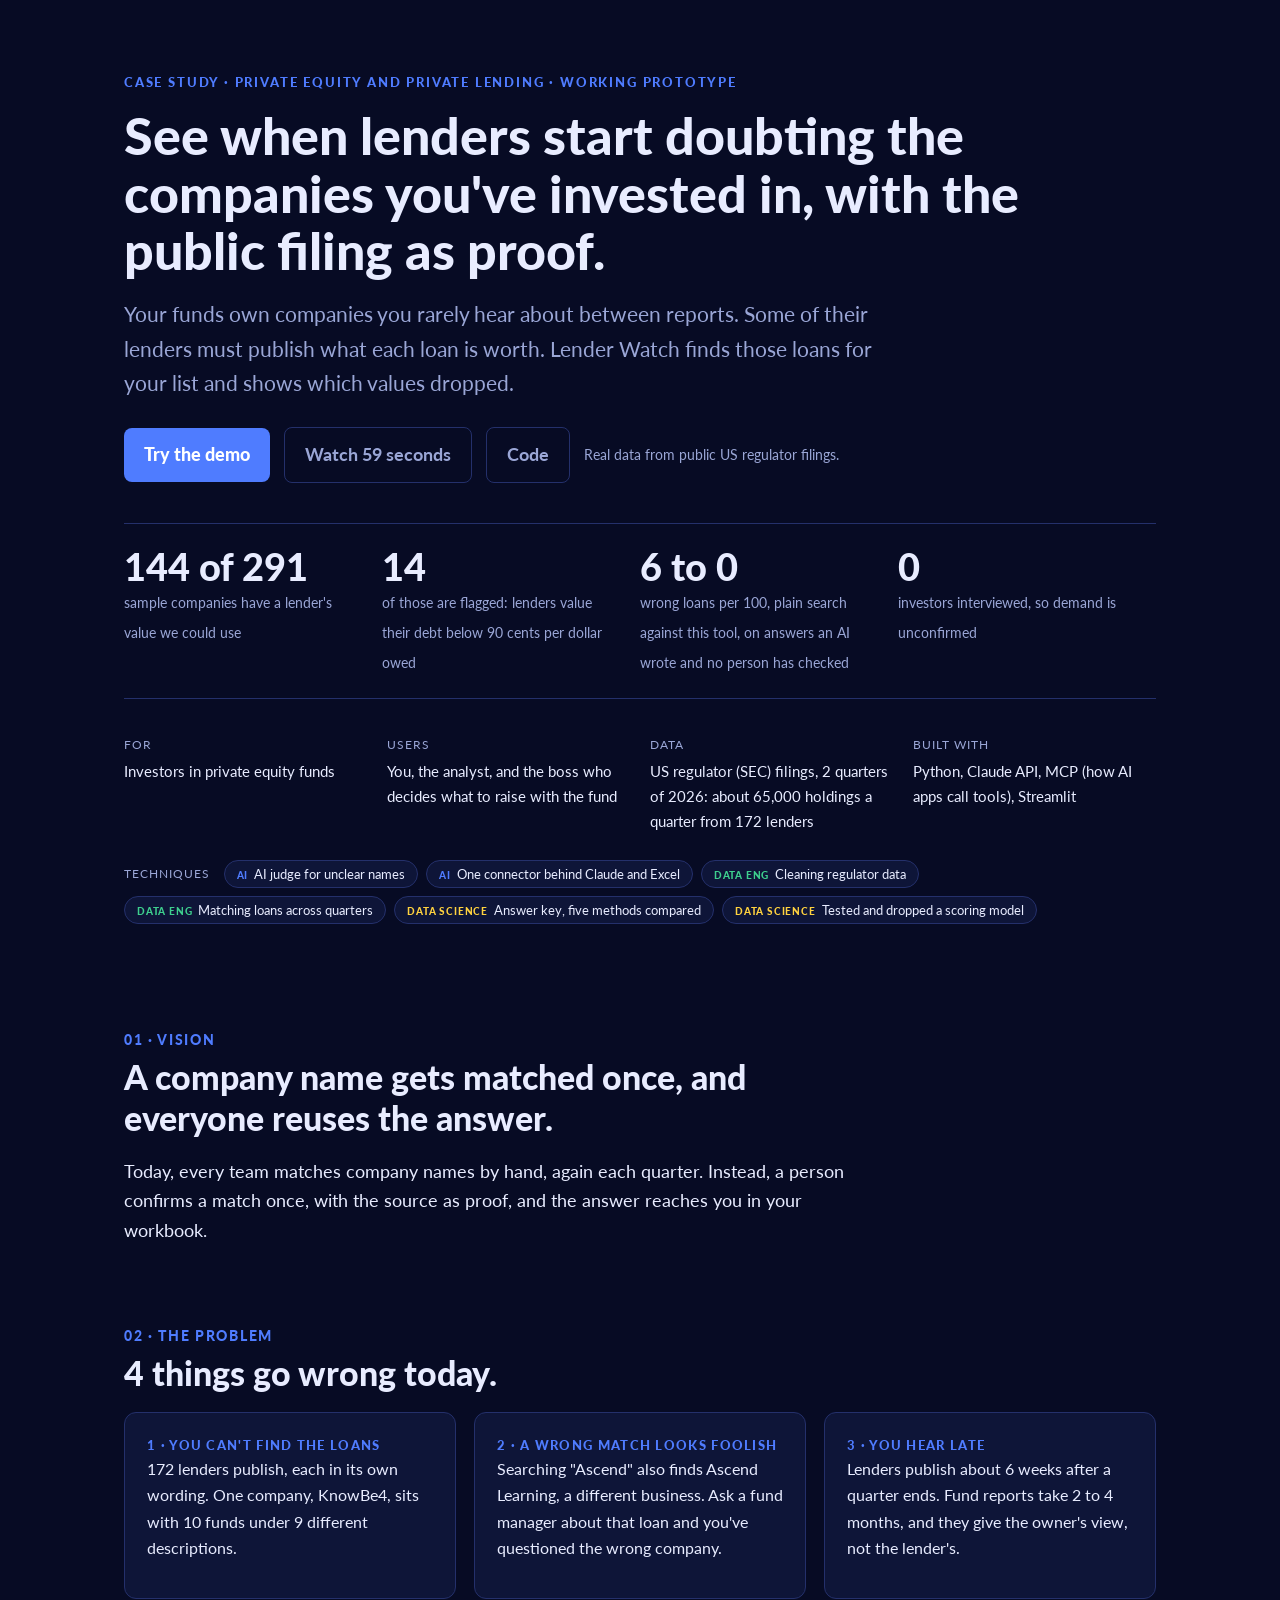
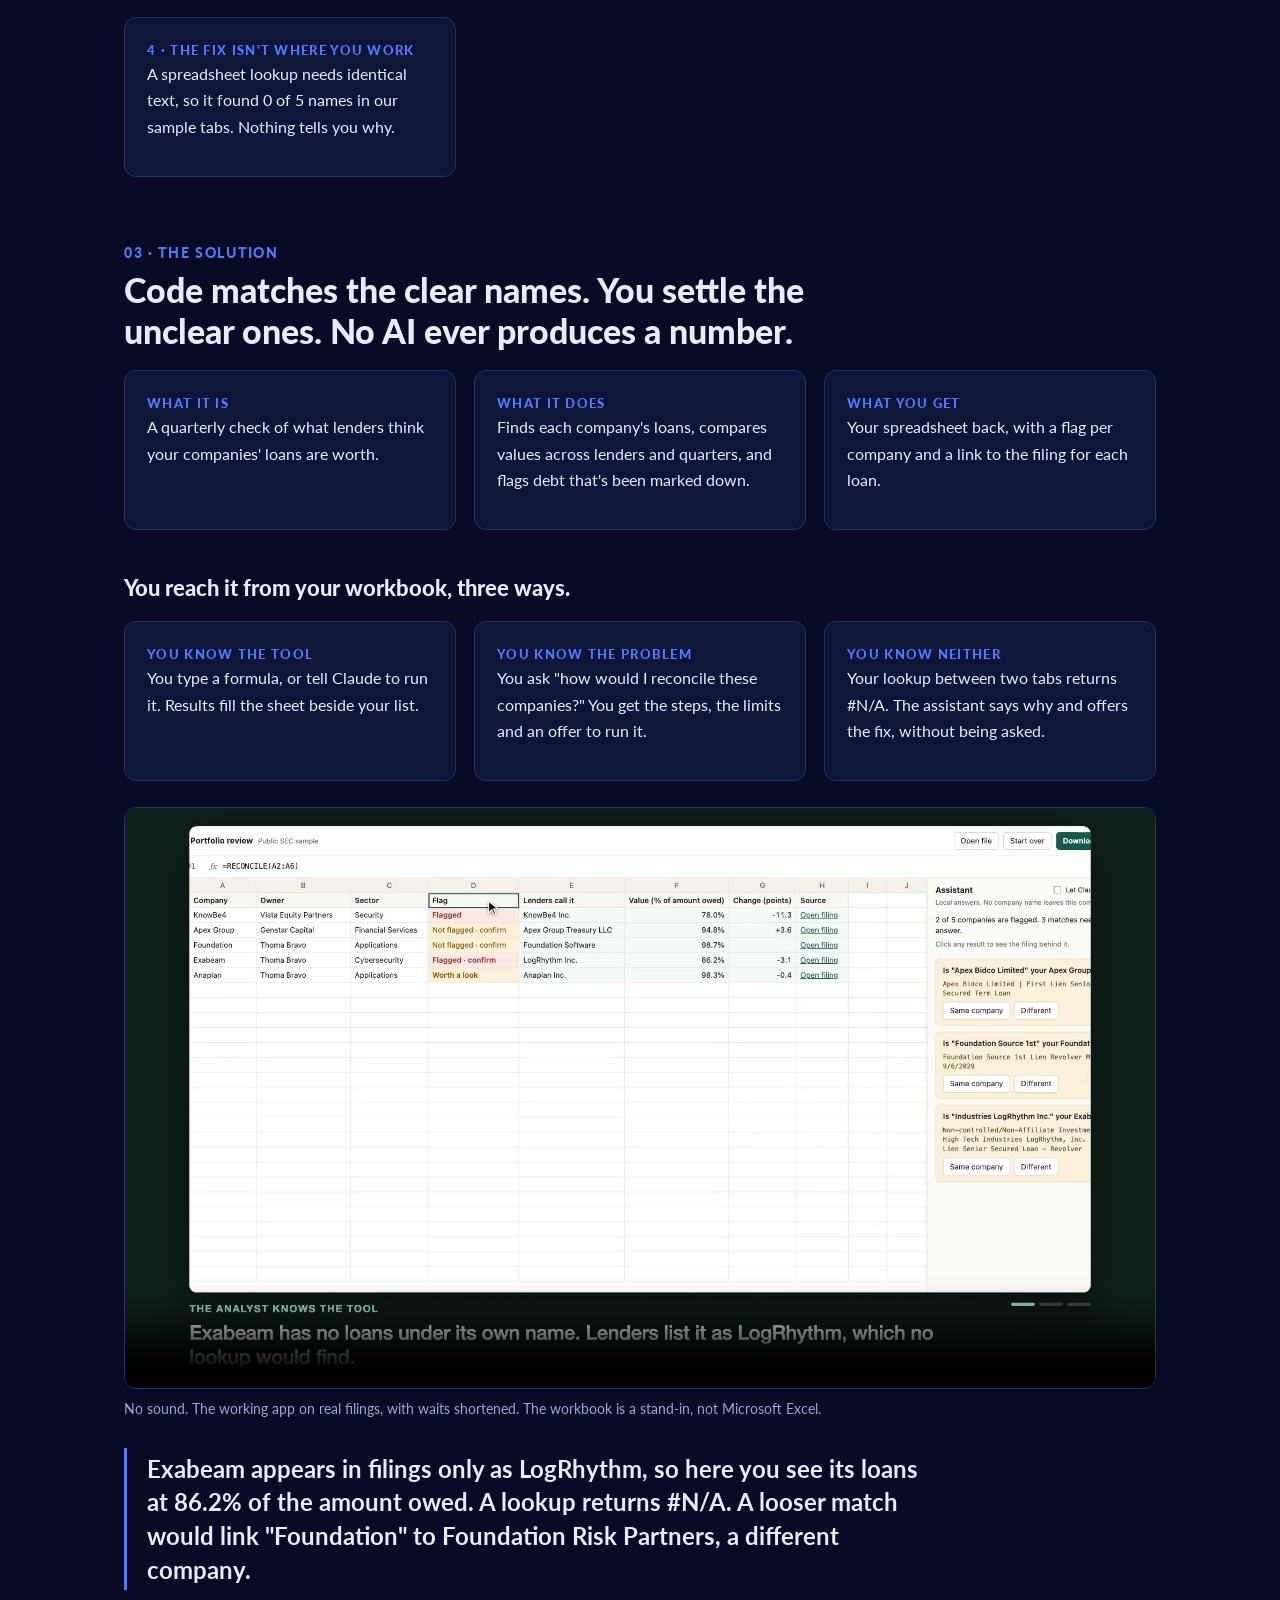
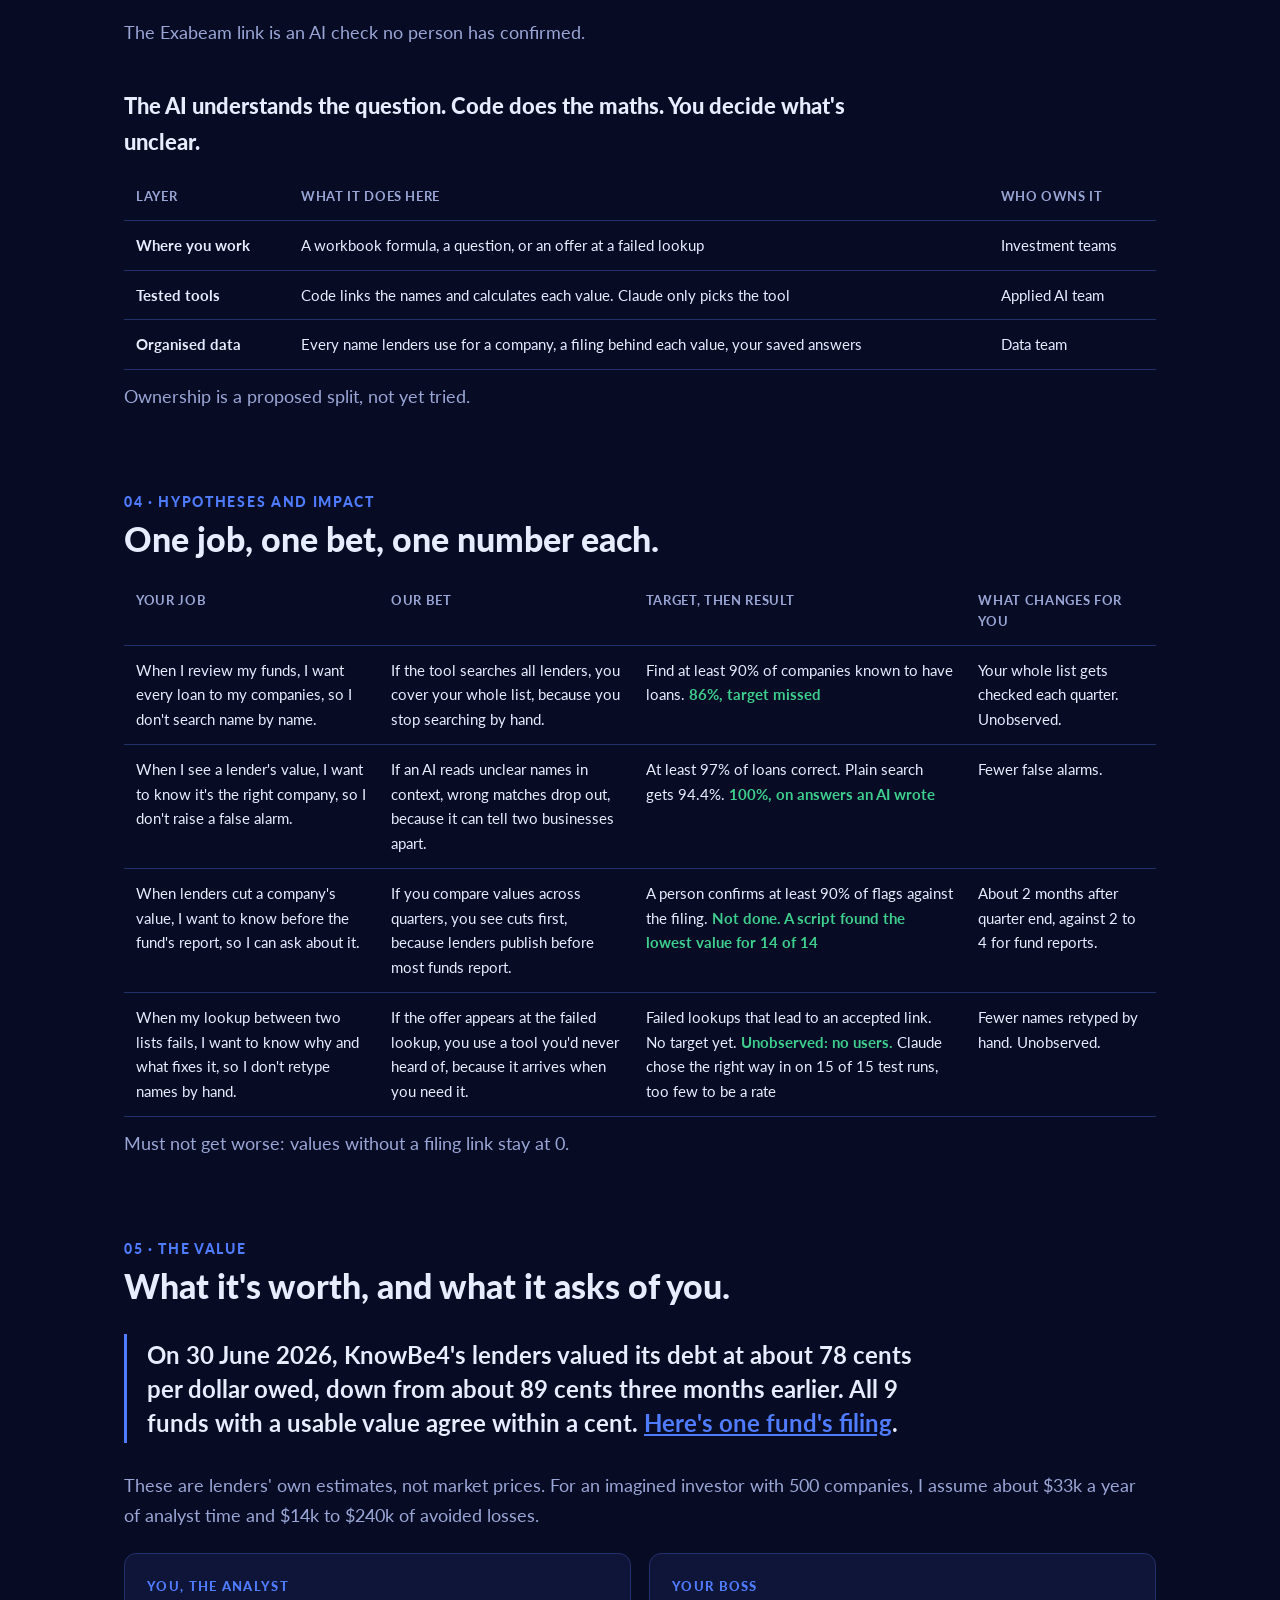
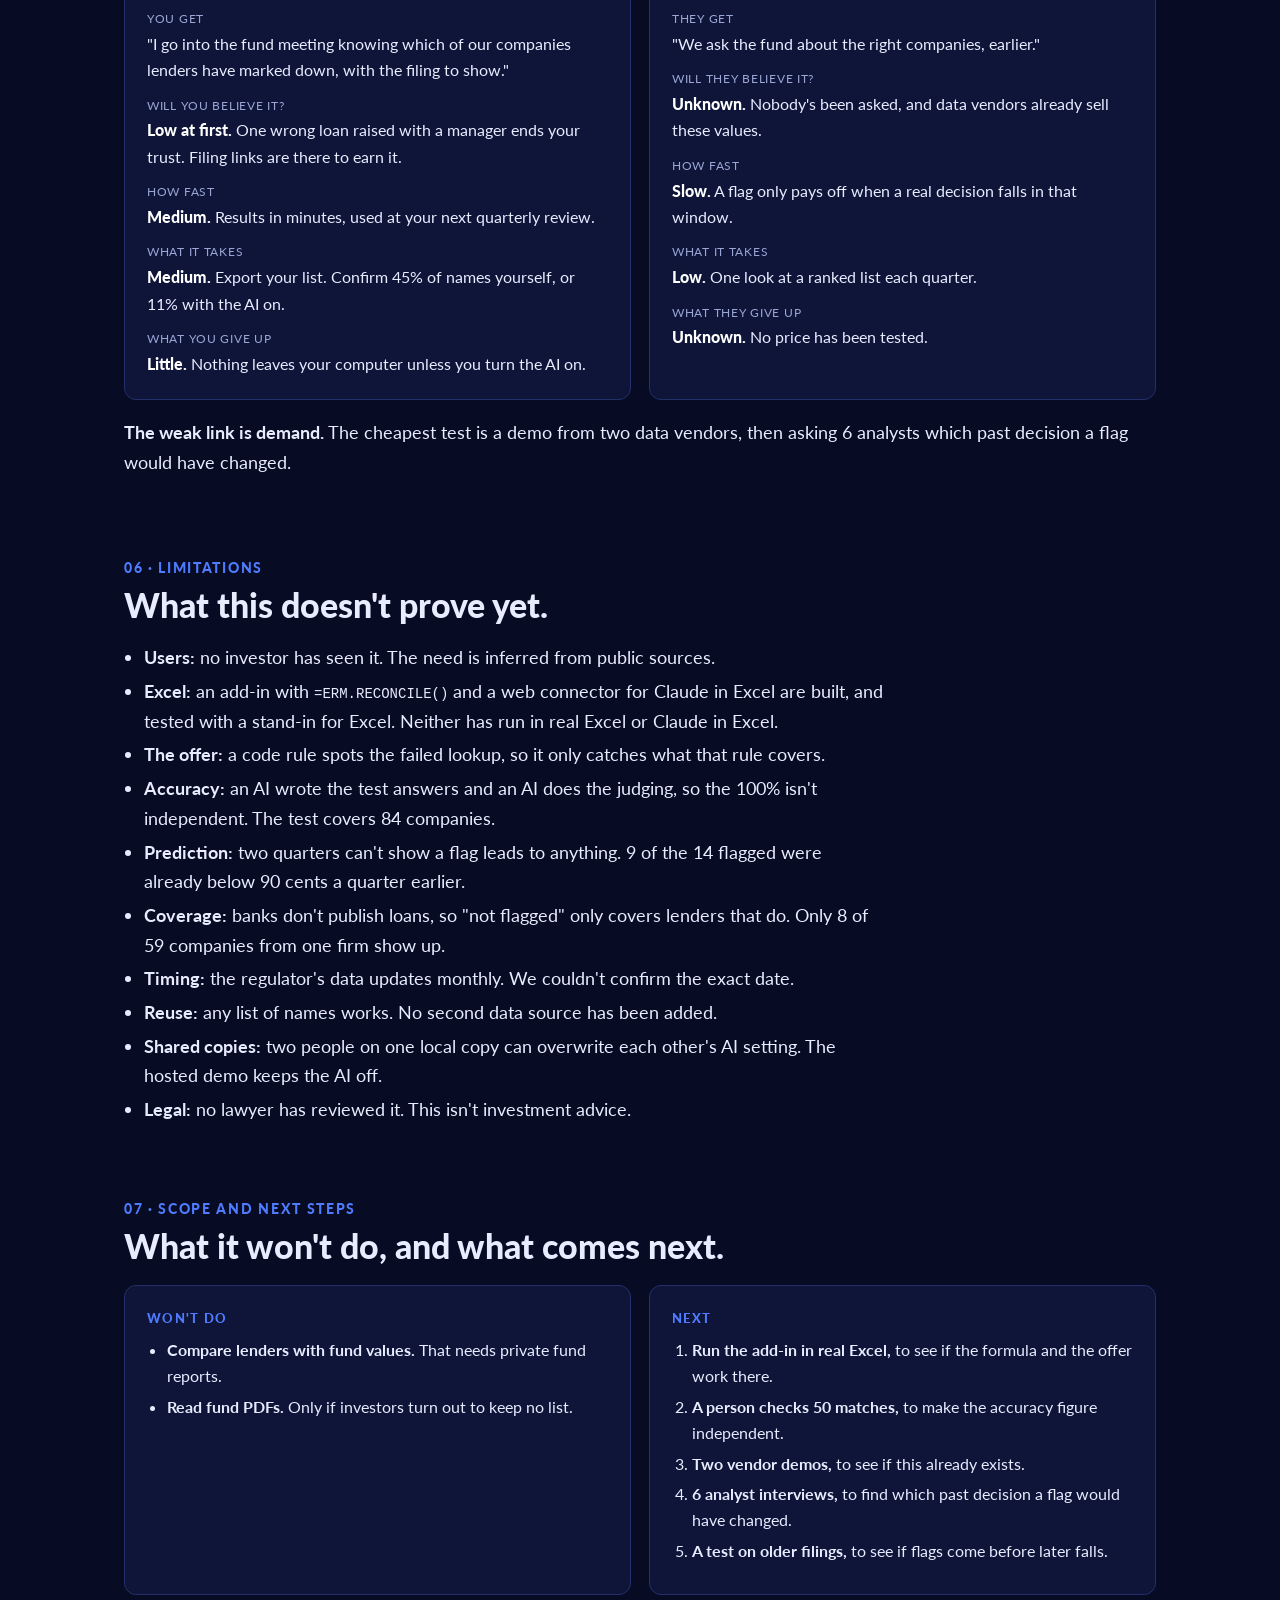
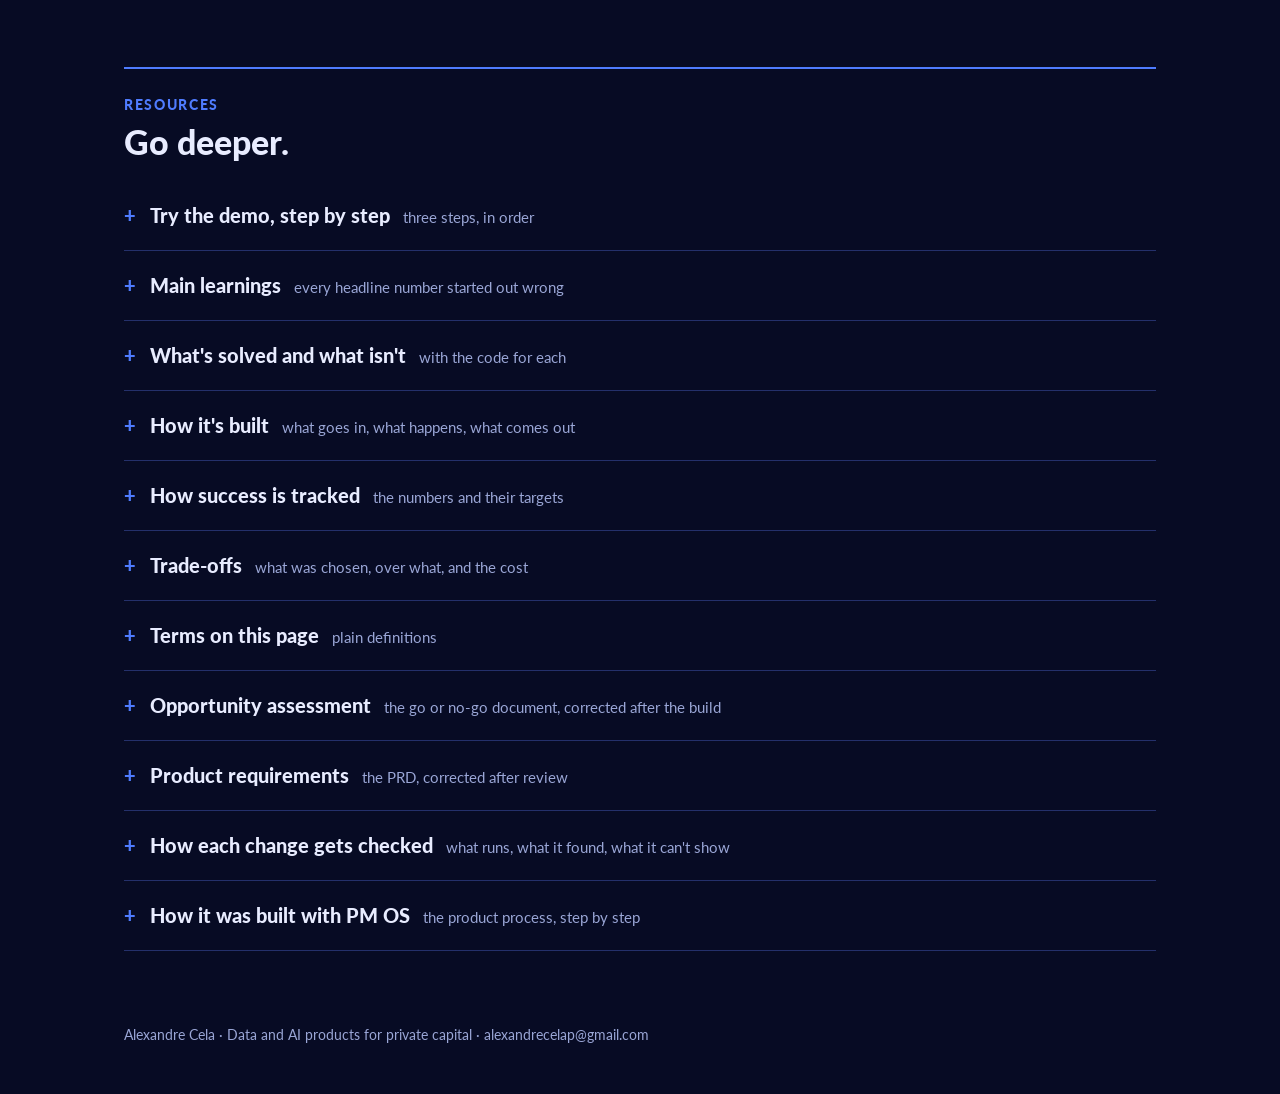
==== commit d15e99d6: "Merge main into the workbook branch Co-Authored-By: Claude Opus 5.5 <noreply@anthropic.com>" ====
--- a/outputs/portfolio/lender-watch/index.html
+++ b/outputs/portfolio/lender-watch/index.html
@@ -264,6 +264,7 @@
     <li><strong>Coverage:</strong> banks don't publish loans, so "not flagged" only covers lenders that do. Only 8 of 59 companies from one firm show up.</li>
     <li><strong>Timing:</strong> the regulator's data updates monthly. We couldn't confirm the exact date.</li>
     <li><strong>Reuse:</strong> any list of names works. No second data source has been added.</li>
+    <li><strong>Shared copies:</strong> two people on one local copy can overwrite each other's AI setting. The hosted demo keeps the AI off.</li>
     <li><strong>Legal:</strong> no lawyer has reviewed it. This isn't investment advice.</li>
   </ul>
 </section>
@@ -989,6 +990,20 @@
 <li><strong>Review load target:</strong> ≤ 15% of names, from the opportunity analysis estimate.</li>
 <li><strong>Not filled:</strong> <code>context-library/business-info-template.md</code> and <code>context-library/strategy/</code> are empty.</li>
 </ul></div></details>
+
+  <details><summary>How each change gets checked <small>what runs, what it found, what it can't show</small></summary><div class="read">
+    <p>An AI wrote most of this code, so nothing here relies on the AI's word about its own work.</p>
+    <div class="scroll"><table>
+    <tr><th>Check</th><th>What it does</th><th>Result so far</th><th>What it can't show</th></tr>
+    <tr><td>Automatic gate</td><td>Runs the tests, the style check and a saved accuracy test. A change can't reach the main code unless they pass.</td><td>On, for everyone, admins included.</td><td>The saved test replays old AI answers, so it can't see the AI itself change.</td></tr>
+    <tr><td>AI reviewer</td><td>A separate AI reads each change against its written plan and comments. A person decides each merge.</td><td>Found real faults, such as a way to fake a passing result.</td><td>It reports only. It doesn't block a merge.</td></tr>
+    <tr><td>Live accuracy check</td><td>Asks the AI 145 known test pairs every Monday, at about $0.66 a run.</td><td>100% right when it said "same company". It found 93.6% of the real matches.</td><td>Claude wrote the answer key, and no person has checked it. It runs alongside a merge, so it doesn't stop one.</td></tr>
+    <tr><td>Screen check</td><td>An AI opens the app in a browser and compares it with 11 plain statements of what you should see.</td><td>All 11 met on 8 November 2026.</td><td>One full pass so far. It hasn't run automatically.</td></tr>
+    <tr><td>Rollback</td><td>One command puts back the previous version of the app.</td><td>Rehearsed in a separate test copy: 8 seconds, and the app worked afterwards.</td><td>Never used on a real live service.</td></tr>
+    <tr><td>Review-load alarm</td><td>Warns when the share of names needing a person leaves its expected range, and drafts the problem to fix.</td><td>Starts at 11.3% of names, with the AI on. Tested on one made-up breach.</td><td>The range comes from one run, not from history.</td></tr>
+    </table></div>
+    <p><strong>A fault these checks surfaced:</strong> if two people share one copy of the app on a computer, one person's AI setting can apply to the other's run. A company name could then go to the AI for someone who left it off. The hosted demo always keeps the AI off, so it isn't affected. The problem is written up. The fix is not yet designed.</p>
+  </div></details>
 
   <details><summary>How it was built with PM OS <small>the product process, step by step</small></summary>
     <div class="scroll"><table>
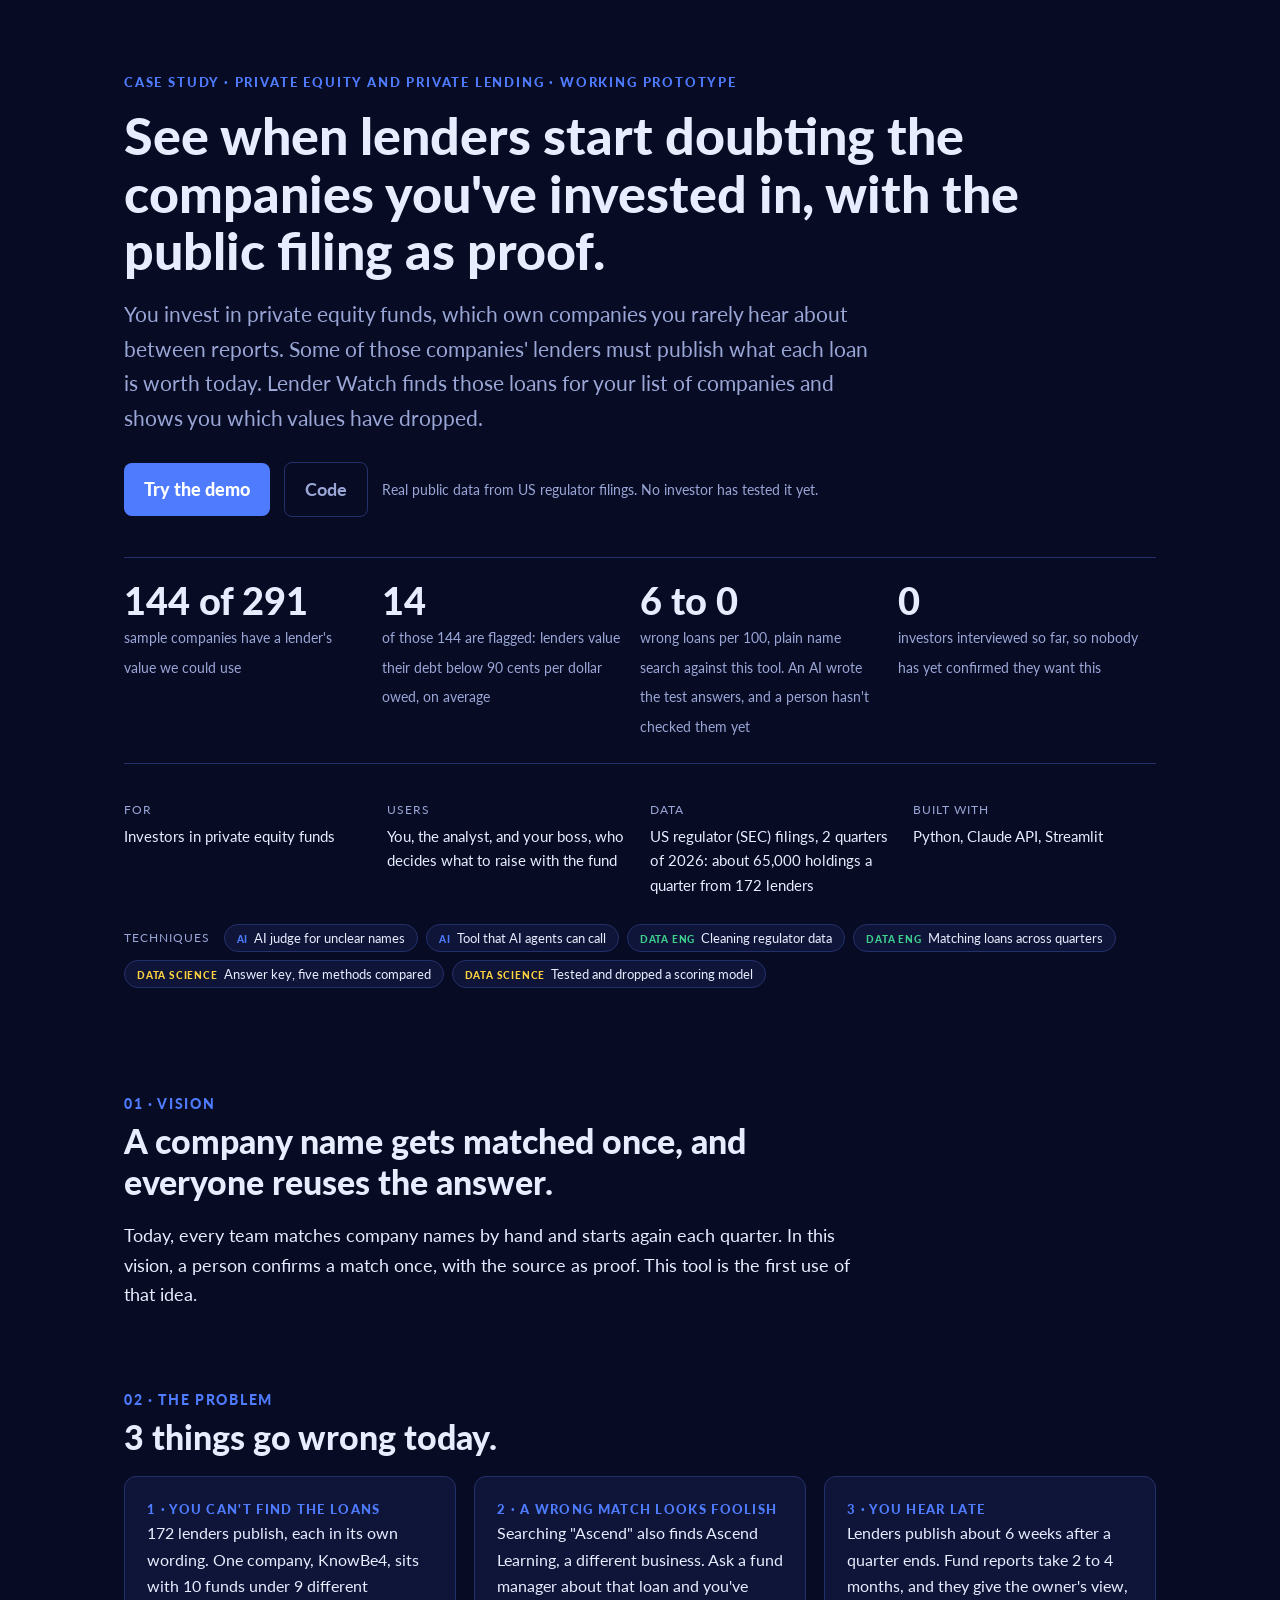
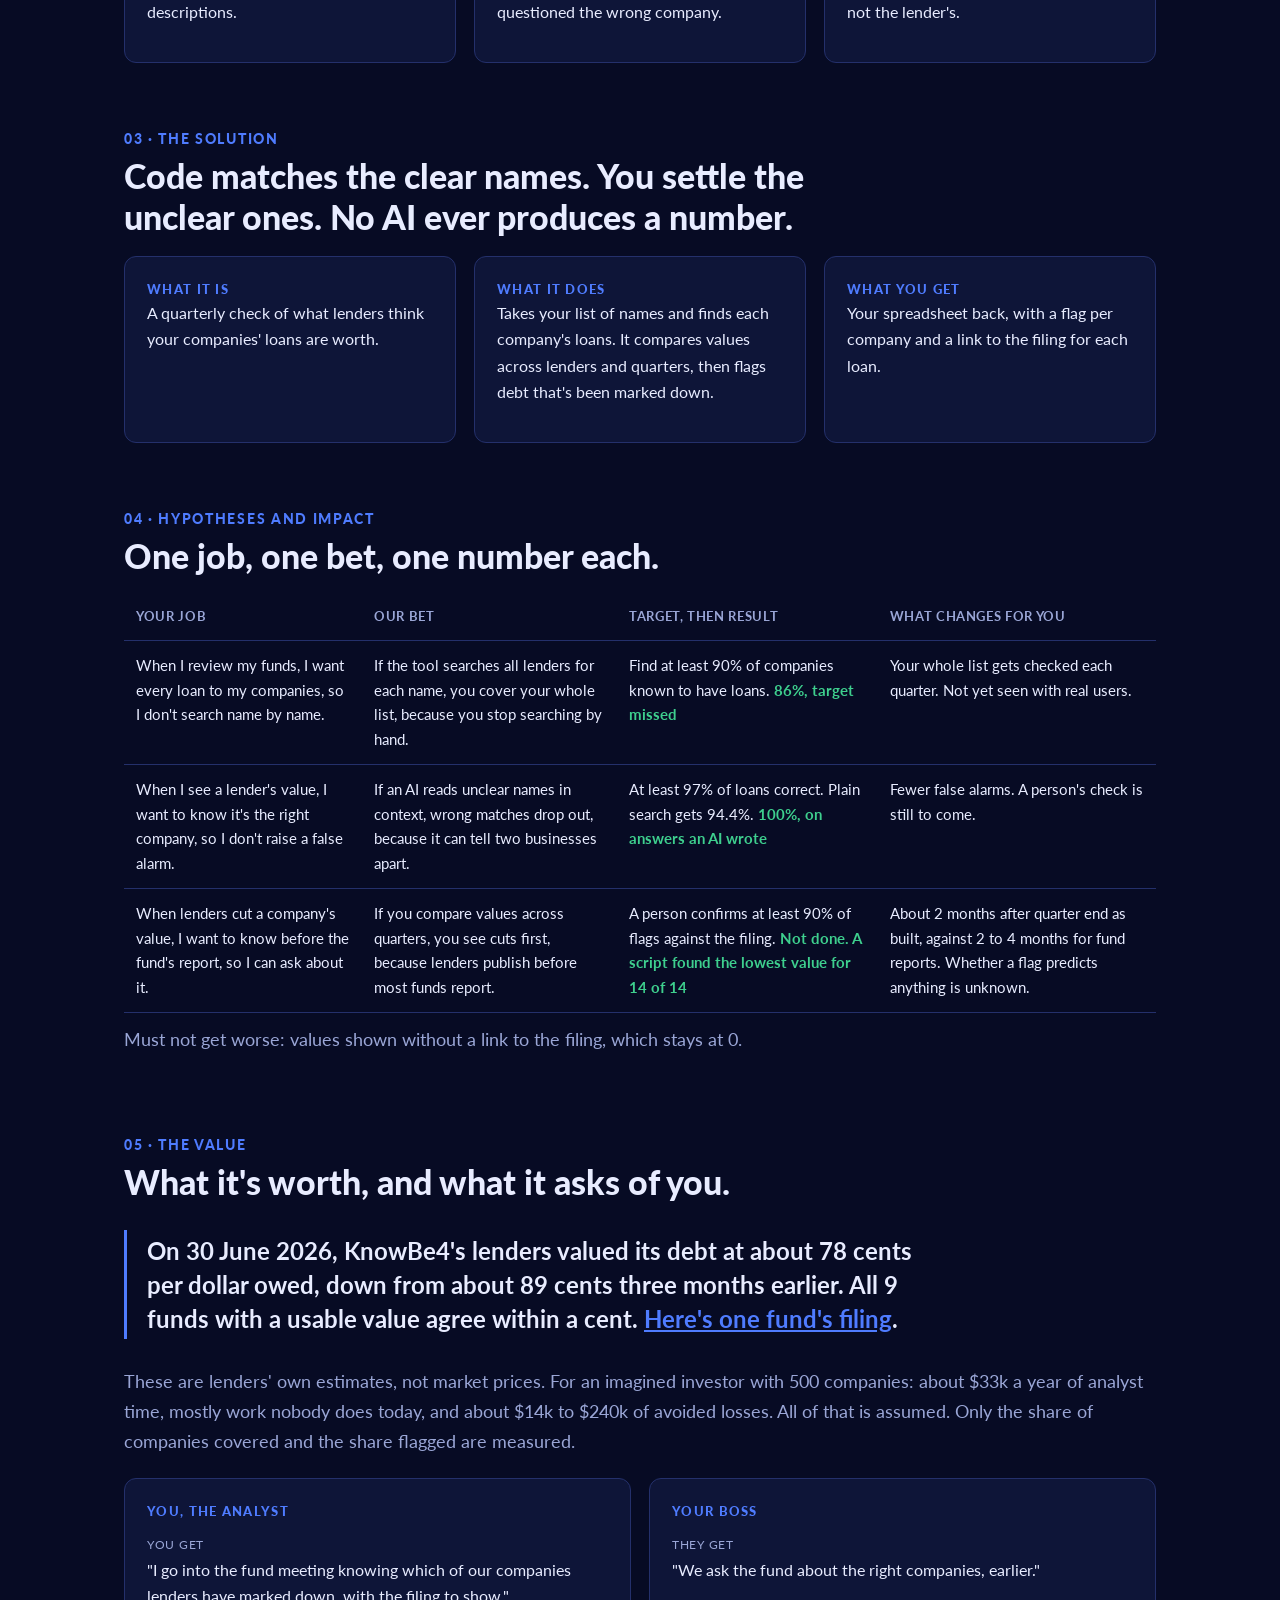
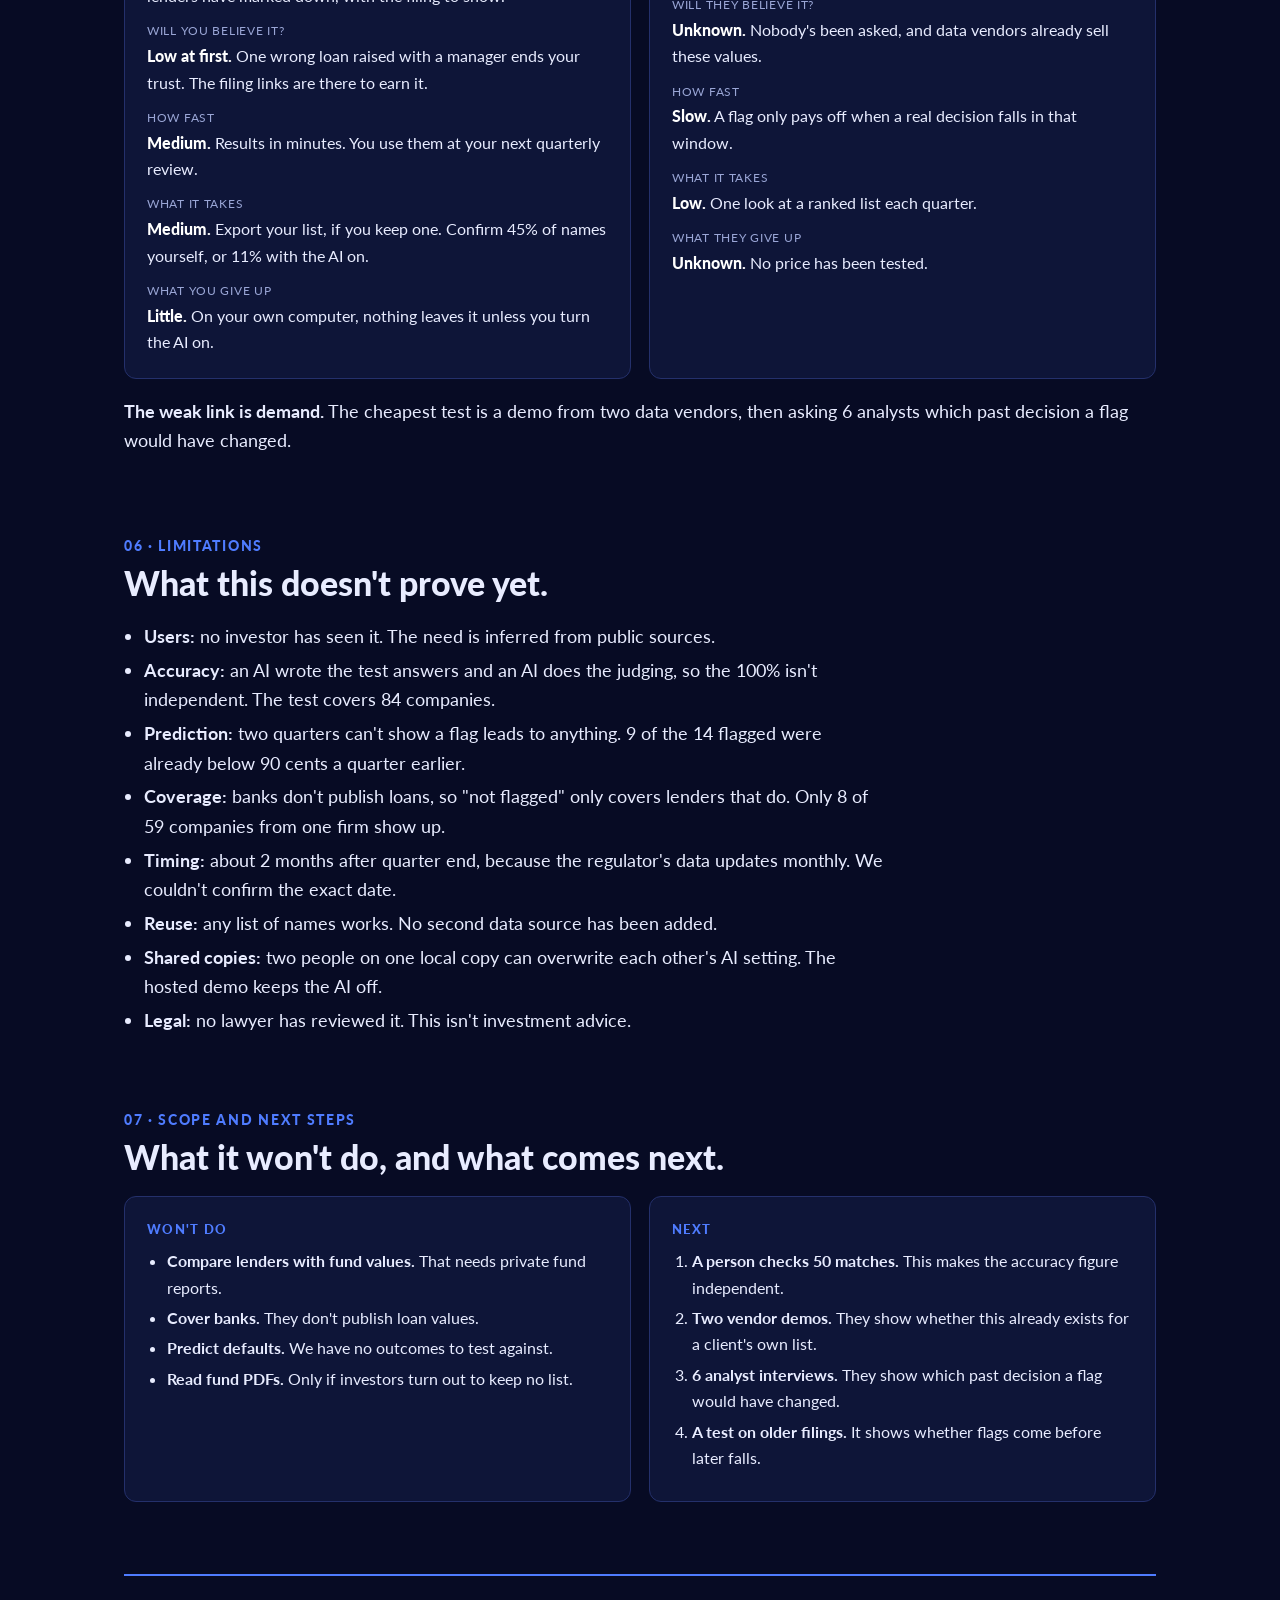
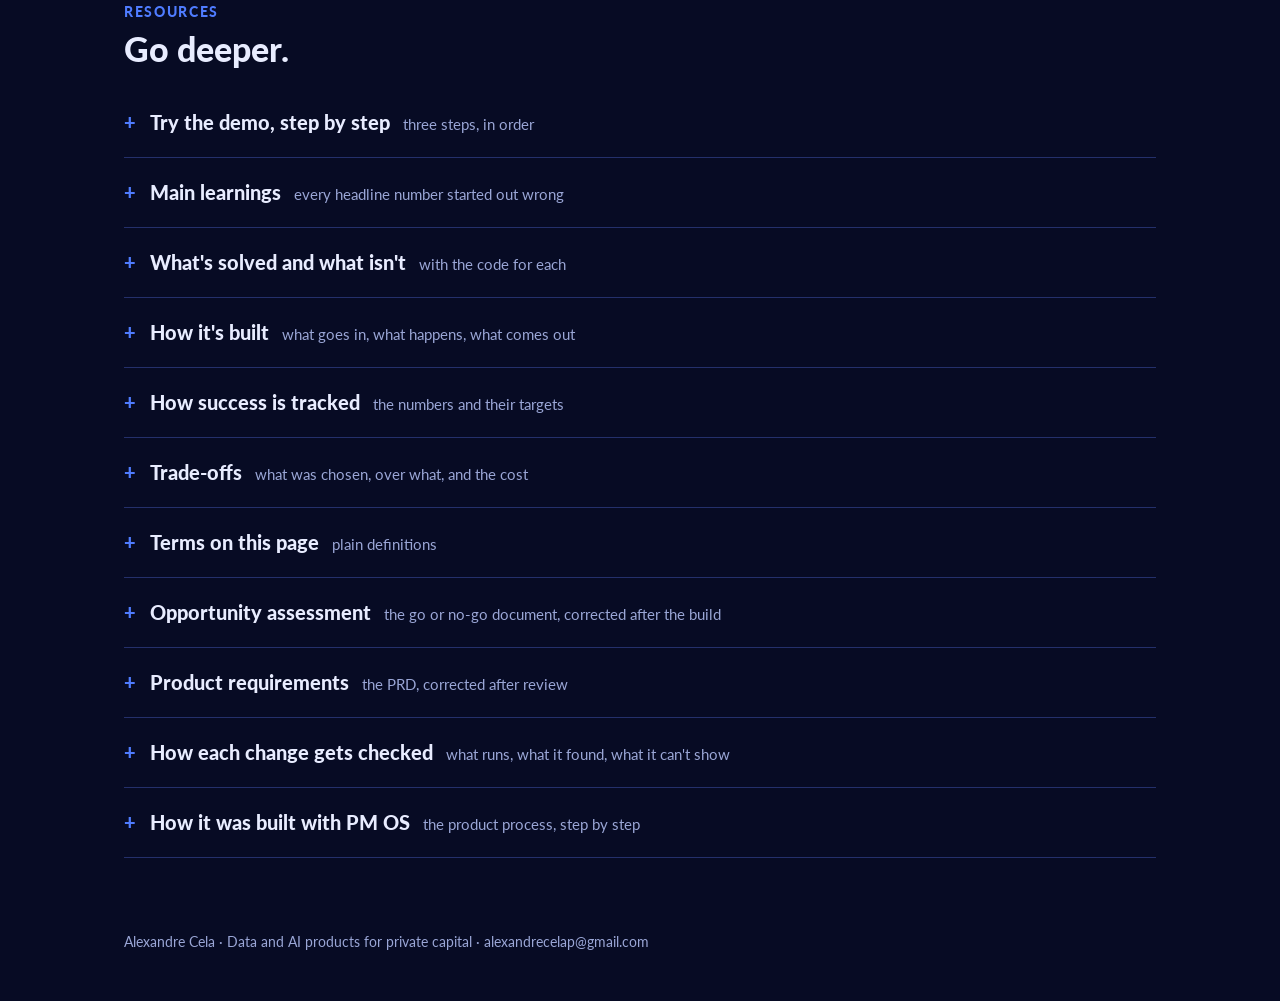
==== commit b0f61765: "Merge remote-tracking branch 'origin/main' into build/stage5-deploy" ====
--- a/outputs/portfolio/lender-watch/index.html
+++ b/outputs/portfolio/lender-watch/index.html
@@ -125,10 +125,6 @@
   details table { display:block; overflow-x:auto; }
   details code { overflow-wrap:anywhere; }
   .deck { width:100%; height:80vh; border:1px solid var(--line); border-radius:12px; background:#fff; }
-  /* Demo video and the three ways in */
-  .film { margin:26px 0 0; }
-  .film video { width:100%; display:block; border:1px solid var(--line); border-radius:12px; background:#000; }
-  h3.sub { font-size:22px; margin:40px 0 14px; font-weight:900; }
   /* Technique pills: the technical craft behind each project */
   .craft { display:flex; flex-wrap:wrap; gap:8px; align-items:center; margin:26px 0 0; }
   .craft .lbl { color:var(--dim); font-size:12px; text-transform:uppercase; letter-spacing:.08em; margin-right:6px; }
@@ -144,42 +140,40 @@
 <header class="hero">
   <div class="eyebrow">Case study · Private equity and private lending · Working prototype</div>
   <h1>See when lenders start doubting the companies you've invested in, with the public filing as proof.</h1>
-  <p class="lede">Your funds own companies you rarely hear about between reports. Some of their lenders must publish what each loan is worth. Lender Watch finds those loans for your list and shows which values dropped.</p>
+  <p class="lede">You invest in private equity funds, which own companies you rarely hear about between reports. Some of those companies' lenders must publish what each loan is worth today. Lender Watch finds those loans for your list of companies and shows you which values have dropped.</p>
   <div class="cta">
     <a class="btn" href="https://lender-watch.streamlit.app">Try the demo</a>
-    <a class="btn off" href="#watch">Watch 59 seconds</a>
     <a class="btn off" href="https://github.com/alexandrecela10/lender-watch">Code</a>
-    <span class="dim" style="font-size:14px">Real data from public US regulator filings.</span>
+    <span class="dim" style="font-size:14px">Real public data from US regulator filings. No investor has tested it yet.</span>
   </div>
   <div class="stats">
     <div class="stat"><b>144 of 291</b><span>sample companies have a lender's value we could use</span></div>
-    <div class="stat"><b>14</b><span>of those are flagged: lenders value their debt below 90 cents per dollar owed</span></div>
-    <div class="stat"><b>6 to 0</b><span>wrong loans per 100, plain search against this tool, on answers an AI wrote and no person has checked</span></div>
-    <div class="stat"><b>0</b><span>investors interviewed, so demand is unconfirmed</span></div>
+    <div class="stat"><b>14</b><span>of those 144 are flagged: lenders value their debt below 90 cents per dollar owed, on average</span></div>
+    <div class="stat"><b>6 to 0</b><span>wrong loans per 100, plain name search against this tool. An AI wrote the test answers, and a person hasn't checked them yet</span></div>
+    <div class="stat"><b>0</b><span>investors interviewed so far, so nobody has yet confirmed they want this</span></div>
   </div>
   <dl class="glance">
     <div><dt>For</dt><dd>Investors in private equity funds</dd></div>
-    <div><dt>Users</dt><dd>You, the analyst, and the boss who decides what to raise with the fund</dd></div>
+    <div><dt>Users</dt><dd>You, the analyst, and your boss, who decides what to raise with the fund</dd></div>
     <div><dt>Data</dt><dd>US regulator (SEC) filings, 2 quarters of 2026: about 65,000 holdings a quarter from 172 lenders</dd></div>
-    <div><dt>Built with</dt><dd>Python, Claude API, MCP (how AI apps call tools), Streamlit</dd></div>
+    <div><dt>Built with</dt><dd>Python, Claude API, Streamlit</dd></div>
   </dl>
-  <div class="craft"><span class="lbl">Techniques</span><span class="pill ai"><b>AI</b>AI judge for unclear names</span><span class="pill ai"><b>AI</b>One connector behind Claude and Excel</span><span class="pill de"><b>Data eng</b>Cleaning regulator data</span><span class="pill de"><b>Data eng</b>Matching loans across quarters</span><span class="pill ds"><b>Data science</b>Answer key, five methods compared</span><span class="pill ds"><b>Data science</b>Tested and dropped a scoring model</span></div>
+  <div class="craft"><span class="lbl">Techniques</span><span class="pill ai"><b>AI</b>AI judge for unclear names</span><span class="pill ai"><b>AI</b>Tool that AI agents can call</span><span class="pill de"><b>Data eng</b>Cleaning regulator data</span><span class="pill de"><b>Data eng</b>Matching loans across quarters</span><span class="pill ds"><b>Data science</b>Answer key, five methods compared</span><span class="pill ds"><b>Data science</b>Tested and dropped a scoring model</span></div>
 </header>
 
 <section class="read">
   <div class="num">01 · VISION</div>
   <h2>A company name gets matched once, and everyone reuses the answer.</h2>
-  <p>Today, every team matches company names by hand, again each quarter. Instead, a person confirms a match once, with the source as proof, and the answer reaches you in your workbook.</p>
+  <p>Today, every team matches company names by hand and starts again each quarter. In this vision, a person confirms a match once, with the source as proof. This tool is the first use of that idea.</p>
 </section>
 
 <section>
   <div class="num">02 · THE PROBLEM</div>
-  <h2 class="read">4 things go wrong today.</h2>
+  <h2 class="read">3 things go wrong today.</h2>
   <div class="cards">
     <div class="card"><div class="k">1 · You can't find the loans</div><p>172 lenders publish, each in its own wording. One company, KnowBe4, sits with 10 funds under 9 different descriptions.</p></div>
     <div class="card"><div class="k">2 · A wrong match looks foolish</div><p>Searching "Ascend" also finds Ascend Learning, a different business. Ask a fund manager about that loan and you've questioned the wrong company.</p></div>
     <div class="card"><div class="k">3 · You hear late</div><p>Lenders publish about 6 weeks after a quarter ends. Fund reports take 2 to 4 months, and they give the owner's view, not the lender's.</p></div>
-    <div class="card"><div class="k">4 · The fix isn't where you work</div><p>A spreadsheet lookup needs identical text, so it found 0 of 5 names in our sample tabs. Nothing tells you why.</p></div>
   </div>
 </section>
 
@@ -188,31 +182,9 @@
   <h2 class="read">Code matches the clear names. You settle the unclear ones. No AI ever produces a number.</h2>
   <div class="cards">
     <div class="card"><div class="k">What it is</div><p>A quarterly check of what lenders think your companies' loans are worth.</p></div>
-    <div class="card"><div class="k">What it does</div><p>Finds each company's loans, compares values across lenders and quarters, and flags debt that's been marked down.</p></div>
+    <div class="card"><div class="k">What it does</div><p>Takes your list of names and finds each company's loans. It compares values across lenders and quarters, then flags debt that's been marked down.</p></div>
     <div class="card"><div class="k">What you get</div><p>Your spreadsheet back, with a flag per company and a link to the filing for each loan.</p></div>
   </div>
-
-  <h3 class="sub read" id="watch">You reach it from your workbook, three ways.</h3>
-  <div class="cards">
-    <div class="card"><div class="k">You know the tool</div><p>You type a formula, or tell Claude to run it. Results fill the sheet beside your list.</p></div>
-    <div class="card"><div class="k">You know the problem</div><p>You ask "how would I reconcile these companies?" You get the steps, the limits and an offer to run it.</p></div>
-    <div class="card"><div class="k">You know neither</div><p>Your lookup between two tabs returns #N/A. The assistant says why and offers the fix, without being asked.</p></div>
-  </div>
-  <figure class="film">
-    <video controls playsinline preload="none" poster="analyst-desk-poster.jpg" aria-label="59-second demo of the three ways to reach the tool from a workbook"><source src="analyst-desk-demo.mp4" type="video/mp4"></video>
-    <figcaption>No sound. The working app on real filings, with waits shortened. The workbook is a stand-in, not Microsoft Excel.</figcaption>
-  </figure>
-  <p class="pull">Exabeam appears in filings only as LogRhythm, so here you see its loans at 86.2% of the amount owed. A lookup returns #N/A. A looser match would link "Foundation" to Foundation Risk Partners, a different company.</p>
-  <p class="dim read">The Exabeam link is an AI check no person has confirmed.</p>
-
-  <h3 class="sub read">The AI understands the question. Code does the maths. You decide what's unclear.</h3>
-  <div class="scroll"><table>
-    <tr><th>Layer</th><th>What it does here</th><th>Who owns it</th></tr>
-    <tr><td><b>Where you work</b></td><td>A workbook formula, a question, or an offer at a failed lookup</td><td>Investment teams</td></tr>
-    <tr><td><b>Tested tools</b></td><td>Code links the names and calculates each value. Claude only picks the tool</td><td>Applied AI team</td></tr>
-    <tr><td><b>Organised data</b></td><td>Every name lenders use for a company, a filing behind each value, your saved answers</td><td>Data team</td></tr>
-  </table></div>
-  <p class="dim" style="margin-top:12px">Ownership is a proposed split, not yet tried.</p>
 </section>
 
 <section>
@@ -220,26 +192,25 @@
   <h2 class="read">One job, one bet, one number each.</h2>
   <div class="scroll"><table>
     <tr><th>Your job</th><th>Our bet</th><th>Target, then result</th><th>What changes for you</th></tr>
-    <tr><td>When I review my funds, I want every loan to my companies, so I don't search name by name.</td><td>If the tool searches all lenders, you cover your whole list, because you stop searching by hand.</td><td>Find at least 90% of companies known to have loans. <b class="res">86%, target missed</b></td><td>Your whole list gets checked each quarter. Unobserved.</td></tr>
-    <tr><td>When I see a lender's value, I want to know it's the right company, so I don't raise a false alarm.</td><td>If an AI reads unclear names in context, wrong matches drop out, because it can tell two businesses apart.</td><td>At least 97% of loans correct. Plain search gets 94.4%. <b class="res">100%, on answers an AI wrote</b></td><td>Fewer false alarms.</td></tr>
-    <tr><td>When lenders cut a company's value, I want to know before the fund's report, so I can ask about it.</td><td>If you compare values across quarters, you see cuts first, because lenders publish before most funds report.</td><td>A person confirms at least 90% of flags against the filing. <b class="res">Not done. A script found the lowest value for 14 of 14</b></td><td>About 2 months after quarter end, against 2 to 4 for fund reports.</td></tr>
-    <tr><td>When my lookup between two lists fails, I want to know why and what fixes it, so I don't retype names by hand.</td><td>If the offer appears at the failed lookup, you use a tool you'd never heard of, because it arrives when you need it.</td><td>Failed lookups that lead to an accepted link. No target yet. <b class="res">Unobserved: no users.</b> Claude chose the right way in on 15 of 15 test runs, too few to be a rate</td><td>Fewer names retyped by hand. Unobserved.</td></tr>
+    <tr><td>When I review my funds, I want every loan to my companies, so I don't search name by name.</td><td>If the tool searches all lenders for each name, you cover your whole list, because you stop searching by hand.</td><td>Find at least 90% of companies known to have loans. <b class="res">86%, target missed</b></td><td>Your whole list gets checked each quarter. Not yet seen with real users.</td></tr>
+    <tr><td>When I see a lender's value, I want to know it's the right company, so I don't raise a false alarm.</td><td>If an AI reads unclear names in context, wrong matches drop out, because it can tell two businesses apart.</td><td>At least 97% of loans correct. Plain search gets 94.4%. <b class="res">100%, on answers an AI wrote</b></td><td>Fewer false alarms. A person's check is still to come.</td></tr>
+    <tr><td>When lenders cut a company's value, I want to know before the fund's report, so I can ask about it.</td><td>If you compare values across quarters, you see cuts first, because lenders publish before most funds report.</td><td>A person confirms at least 90% of flags against the filing. <b class="res">Not done. A script found the lowest value for 14 of 14</b></td><td>About 2 months after quarter end as built, against 2 to 4 months for fund reports. Whether a flag predicts anything is unknown.</td></tr>
   </table></div>
-  <p class="dim" style="margin-top:12px">Must not get worse: values without a filing link stay at 0.</p>
+  <p class="dim" style="margin-top:12px">Must not get worse: values shown without a link to the filing, which stays at 0.</p>
 </section>
 
 <section>
   <div class="num">05 · THE VALUE</div>
   <h2 class="read">What it's worth, and what it asks of you.</h2>
   <p class="pull">On 30 June 2026, KnowBe4's lenders valued its debt at about 78 cents per dollar owed, down from about 89 cents three months earlier. All 9 funds with a usable value agree within a cent. <a href="https://www.sec.gov/ix?doc=/Archives/edgar/data/1930087/000193008726000099/gcred-20260630.htm">Here's one fund's filing</a>.</p>
-  <p class="dim">These are lenders' own estimates, not market prices. For an imagined investor with 500 companies, I assume about $33k a year of analyst time and $14k to $240k of avoided losses.</p>
+  <p class="dim">These are lenders' own estimates, not market prices. For an imagined investor with 500 companies: about $33k a year of analyst time, mostly work nobody does today, and about $14k to $240k of avoided losses. All of that is assumed. Only the share of companies covered and the share flagged are measured.</p>
   <div class="cards two" style="margin-top:22px">
     <div class="card"><div class="k">You, the analyst</div><dl>
       <dt>You get</dt><dd>"I go into the fund meeting knowing which of our companies lenders have marked down, with the filing to show."</dd>
-      <dt>Will you believe it?</dt><dd><span class="rate">Low at first.</span> One wrong loan raised with a manager ends your trust. Filing links are there to earn it.</dd>
-      <dt>How fast</dt><dd><span class="rate">Medium.</span> Results in minutes, used at your next quarterly review.</dd>
-      <dt>What it takes</dt><dd><span class="rate">Medium.</span> Export your list. Confirm 45% of names yourself, or 11% with the AI on.</dd>
-      <dt>What you give up</dt><dd><span class="rate">Little.</span> Nothing leaves your computer unless you turn the AI on.</dd>
+      <dt>Will you believe it?</dt><dd><span class="rate">Low at first.</span> One wrong loan raised with a manager ends your trust. The filing links are there to earn it.</dd>
+      <dt>How fast</dt><dd><span class="rate">Medium.</span> Results in minutes. You use them at your next quarterly review.</dd>
+      <dt>What it takes</dt><dd><span class="rate">Medium.</span> Export your list, if you keep one. Confirm 45% of names yourself, or 11% with the AI on.</dd>
+      <dt>What you give up</dt><dd><span class="rate">Little.</span> On your own computer, nothing leaves it unless you turn the AI on.</dd>
     </dl></div>
     <div class="card"><div class="k">Your boss</div><dl>
       <dt>They get</dt><dd>"We ask the fund about the right companies, earlier."</dd>
@@ -257,12 +228,10 @@
   <h2>What this doesn't prove yet.</h2>
   <ul>
     <li><strong>Users:</strong> no investor has seen it. The need is inferred from public sources.</li>
-    <li><strong>Excel:</strong> an add-in with <code>=ERM.RECONCILE()</code> and a web connector for Claude in Excel are built, and tested with a stand-in for Excel. Neither has run in real Excel or Claude in Excel.</li>
-    <li><strong>The offer:</strong> a code rule spots the failed lookup, so it only catches what that rule covers.</li>
     <li><strong>Accuracy:</strong> an AI wrote the test answers and an AI does the judging, so the 100% isn't independent. The test covers 84 companies.</li>
     <li><strong>Prediction:</strong> two quarters can't show a flag leads to anything. 9 of the 14 flagged were already below 90 cents a quarter earlier.</li>
     <li><strong>Coverage:</strong> banks don't publish loans, so "not flagged" only covers lenders that do. Only 8 of 59 companies from one firm show up.</li>
-    <li><strong>Timing:</strong> the regulator's data updates monthly. We couldn't confirm the exact date.</li>
+    <li><strong>Timing:</strong> about 2 months after quarter end, because the regulator's data updates monthly. We couldn't confirm the exact date.</li>
     <li><strong>Reuse:</strong> any list of names works. No second data source has been added.</li>
     <li><strong>Shared copies:</strong> two people on one local copy can overwrite each other's AI setting. The hosted demo keeps the AI off.</li>
     <li><strong>Legal:</strong> no lawyer has reviewed it. This isn't investment advice.</li>
@@ -275,14 +244,15 @@
   <div class="cards two">
     <div class="card"><div class="k">Won't do</div><ul>
       <li><strong>Compare lenders with fund values.</strong> That needs private fund reports.</li>
+      <li><strong>Cover banks.</strong> They don't publish loan values.</li>
+      <li><strong>Predict defaults.</strong> We have no outcomes to test against.</li>
       <li><strong>Read fund PDFs.</strong> Only if investors turn out to keep no list.</li>
     </ul></div>
     <div class="card"><div class="k">Next</div><ol>
-      <li><strong>Run the add-in in real Excel,</strong> to see if the formula and the offer work there.</li>
-      <li><strong>A person checks 50 matches,</strong> to make the accuracy figure independent.</li>
-      <li><strong>Two vendor demos,</strong> to see if this already exists.</li>
-      <li><strong>6 analyst interviews,</strong> to find which past decision a flag would have changed.</li>
-      <li><strong>A test on older filings,</strong> to see if flags come before later falls.</li>
+      <li><strong>A person checks 50 matches.</strong> This makes the accuracy figure independent.</li>
+      <li><strong>Two vendor demos.</strong> They show whether this already exists for a client's own list.</li>
+      <li><strong>6 analyst interviews.</strong> They show which past decision a flag would have changed.</li>
+      <li><strong>A test on older filings.</strong> It shows whether flags come before later falls.</li>
     </ol></div>
   </div>
 </section>
@@ -293,22 +263,23 @@
 
   <details><summary>Try the demo, step by step <small>three steps, in order</small></summary>
     <div class="read"><ol class="steps">
-      <li><strong>Pick a private equity firm, then press Check lender filings.</strong> It takes about a minute.</li>
+      <li><strong>Pick a private equity firm, then press Check lender filings.</strong> You're checking the companies that firm lists on its website. It takes about a minute.</li>
       <li><strong>Read the result.</strong> Flagged companies come first. Pick one to see each lender's value and open its filing.</li>
       <li><strong>Confirm unclear matches in the next tab.</strong> Answer "Same company" or "Different", and the result updates. Your answers stay with you.</li>
     </ol></div>
   </details>
 
   <details><summary>Main learnings <small>every headline number started out wrong</small></summary><div class="read">
+    <p>Checking real rows changed each of these. Had I stopped at the first answer, the case would have rested on the left column.</p>
     <div class="scroll"><table>
     <tr><th>First answer</th><th>After checking</th><th>Why it was wrong</th></tr>
-    <tr><td>Plain name matching is 70% right</td><td>94%</td><td>A bug cut "Point C" to "point", which matched "Basis Point".</td></tr>
+    <tr><td>Plain name matching is 70% right</td><td>94%</td><td>A bug cut the name "Point C" to "point", which matched "Basis Point". Most of the gain I'd claimed was that bug.</td></tr>
     <tr><td>Many sudden falls</td><td>Far fewer</td><td>Half the regulator's rows repeat an older date, marked only in one column.</td></tr>
-    <tr><td>31 of 144 companies flagged</td><td>14, plus 16 worth a look</td><td>The rule used the lowest loan. One company was flagged over $68k while its debt averages 98 cents.</td></tr>
-    <tr><td>A Canadian company's loan worth 70 cents</td><td>Left out</td><td>Amount owed is in Canadian dollars, value in US dollars. A full-value loan reads about 72 cents.</td></tr>
-    <tr><td>100% correct, so the tool is correct</td><td>Rejected loans were coming back</td><td>The tool searched again after each decision. A landscaping firm's loans returned for a health care company.</td></tr>
+    <tr><td>31 of 144 companies flagged</td><td>14, plus 16 worth a look</td><td>The rule used a company's lowest loan. One company was flagged over a $68k loan, while its debt averages 98 cents per dollar.</td></tr>
+    <tr><td>A Canadian company's loan worth 70 cents</td><td>Left out</td><td>Filings give the amount owed in Canadian dollars and the value in US dollars. A loan at full value still reads about 72 cents.</td></tr>
+    <tr><td>100% correct, so the tool is correct</td><td>Rejected loans were coming back</td><td>The test checked each decision, but the tool searched again afterwards. A landscaping firm's loans returned for a health care company with a similar name.</td></tr>
     <tr><td>Results about 6 weeks after quarter end</td><td>About 2 months</td><td>6 weeks is when lenders file. The regulator's data updates monthly.</td></tr>
-    <tr><td>$540k a year of avoided losses</td><td>$14k to $240k, assumed</td><td>Fewer flags, and a cautious case.</td></tr>
+    <tr><td>$540k a year of avoided losses</td><td>$14k to $240k, assumed</td><td>Fewer flags, plus a cautious case. Investing in a manager's next fund doesn't reduce what you already hold.</td></tr>
     </table></div>
     <h4>What each matching method did</h4>
     <div class="scroll"><table>
@@ -330,7 +301,6 @@
     <tr><td>Seeing cuts early</td><td>Partly: about 2 months, not 6 weeks</td><td><code>erm/signals.py</code></td></tr>
     <tr><td>Bad data in filings</td><td>Solved, except euro loans, which read slightly high</td><td><code>erm/connectors/bdc.py</code></td></tr>
     <tr><td>Companies borrowing under other names</td><td>Partly: research tested, not in the product</td><td><code>erm/match/aliases.py</code></td></tr>
-    <tr><td>Reaching you where you work</td><td>Partly: built and tested with a stand-in, not run in real Excel</td><td><code>erm/assist.py</code>, <code>app/desk/</code>, <code>erm/mcp_remote.py</code></td></tr>
     <tr><td>Lender values against fund values</td><td>Not tackled: needs private reports</td><td>None</td></tr>
     </table></div>
   </details>
@@ -342,19 +312,12 @@
       <li><strong>Search:</strong> look for name forms, spacing differences and rare first words.</li>
       <li><strong>Decide:</strong> your saved answer first, then an exact-name rule, then the AI if it's on. Anything unclear goes to you.</li>
       <li><strong>Compare:</strong> pair each loan with last quarter, then average by loan size, so bigger loans count more.</li>
-      <li><strong>Out:</strong> a spreadsheet, a review app, a workbook panel or a connector for AI apps. Every value links to its filing.</li>
+      <li><strong>Out:</strong> a spreadsheet, a review app or a tool for AI agents. Every value links to its filing.</li>
     </ol>
-    <h4>How it reaches your workbook</h4>
-    <div class="scroll"><table>
-    <tr><th></th><th>Excel add-in</th><th>Claude in Excel</th></tr>
-    <tr><td>You get</td><td>A formula, and a panel that offers the fix at a failed lookup</td><td>Claude calls the engine from its own Excel panel</td></tr>
-    <tr><td>Your names go</td><td>Nowhere outside your computer, unless you turn Claude on</td><td>Through Anthropic to wherever the connector is hosted</td></tr>
-    </table></div>
-    <p>The web connector is limited to the public sample, 50 names and 4 tools, none of which reads files or changes saved answers.</p>
     <h4>How it was tested</h4>
     <p>84 companies and 1,028 name pairs, labelled by two separate AI runs that agreed on 98.5%. 20 unsure pairs are left out of the scores. Total AI cost for the project: about $6.20.</p>
     <h4>On this public demo</h4>
-    <p>It uses saved AI answers and takes no uploads. For a private list, run the code on your own computer.</p>
+    <p>It uses saved AI answers on the sample companies, makes no new AI calls and takes no uploads. For a private list, run the code on your own computer.</p>
   </div></details>
 
   <details><summary>How success is tracked <small>the numbers and their targets</small></summary>
@@ -365,7 +328,6 @@
     <tr><td>Flags confirmed by a person</td><td>Not tested</td><td>At least 90%</td></tr>
     <tr><td>Names you must confirm</td><td>11% with the AI, 45% without</td><td>At most 15%</td></tr>
     <tr><td>Values without a filing link</td><td>0</td><td>0</td></tr>
-    <tr><td>Failed name lookups that lead to an accepted link</td><td>Unobserved</td><td>Set in a pilot</td></tr>
     </table></div>
   </details>
 
@@ -375,7 +337,6 @@
     <tr><td>Fewer wrong loans</td><td>Finding more loans</td><td>Fewer false alarms</td><td>Some loans get missed</td></tr>
     <tr><td>AI off by default</td><td>AI on by default</td><td>A private list stays on your computer</td><td>You confirm 45% of names, not 11%</td></tr>
     <tr><td>Average by loan size</td><td>Lowest single loan</td><td>A shorter list</td><td>An early warning on a small loan only shows as "worth a look"</td></tr>
-    <tr><td>A code rule spots the failed lookup</td><td>Claude watching the sheet</td><td>No company name leaves your computer to make the offer</td><td>It only catches what the rule covers</td></tr>
     <tr><td>Regulator's monthly data</td><td>Reading each filing</td><td>Clean rows with links</td><td>About 3 weeks later</td></tr>
     </table></div>
   </details>
@@ -387,10 +348,8 @@
       <li><strong>Listed lender (a BDC):</strong> a stock-market-listed lender that must publish its loans.</li>
       <li><strong>Flag:</strong> on average, lenders value the debt below 90 cents per dollar owed, or that average fell 5 cents or more in a quarter.</li>
       <li><strong>Answer key:</strong> name pairs labelled in advance, used to score each method.</li>
-      <li><strong>Lookup:</strong> a spreadsheet formula, such as XLOOKUP, that finds a row by identical text.</li>
-      <li><strong>Connector:</strong> a way for an AI app such as Claude to call a tested tool.</li>
     </ul>
-    <p class="dim">In the working papers below, LP means an investor in funds, GP the fund manager, and par the amount owed.</p>
+    <p class="dim">The two documents below are working papers, so they use industry terms: LP means an investor in funds, GP means the fund manager, and par means the amount owed.</p>
   </details>
 
   <details><summary>Opportunity assessment <small>the go or no-go document, corrected after the build</small></summary><div class="doc"><h1>LP credit read-through: Opportunity Analysis</h1>
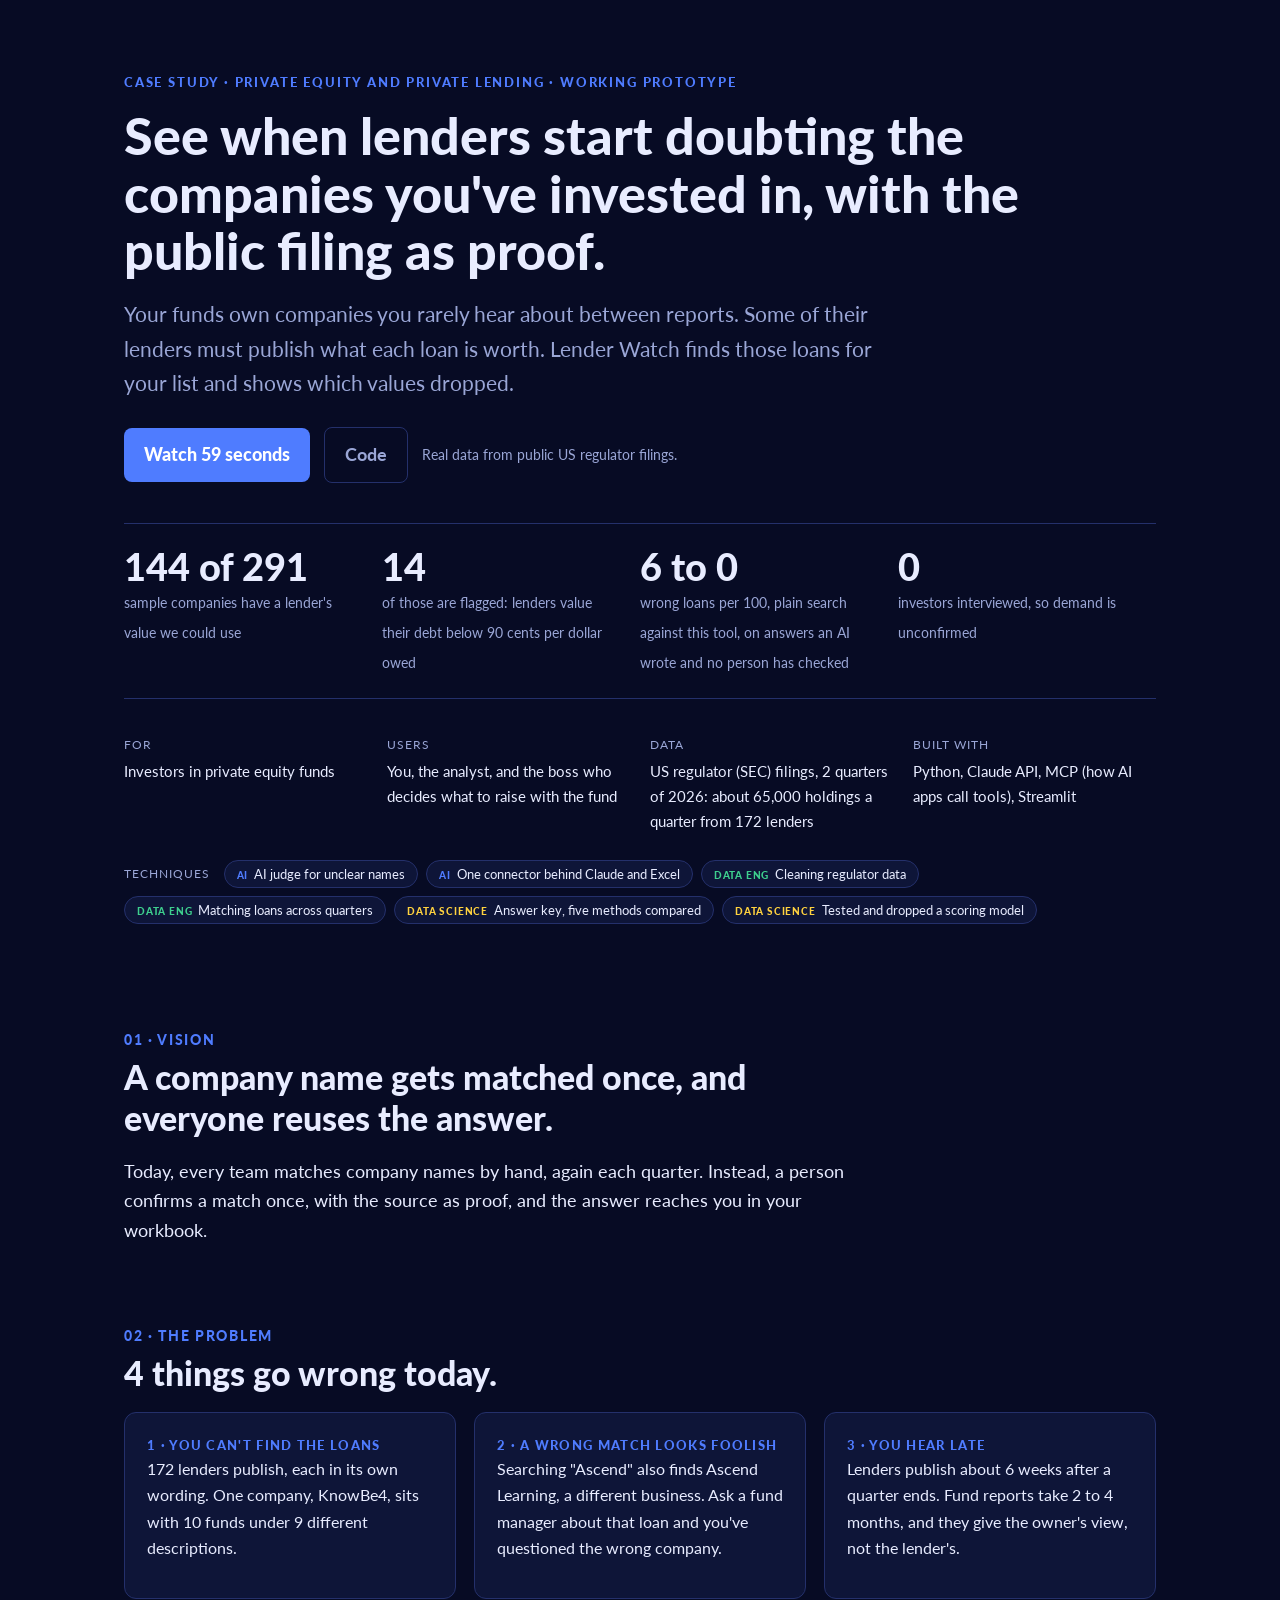
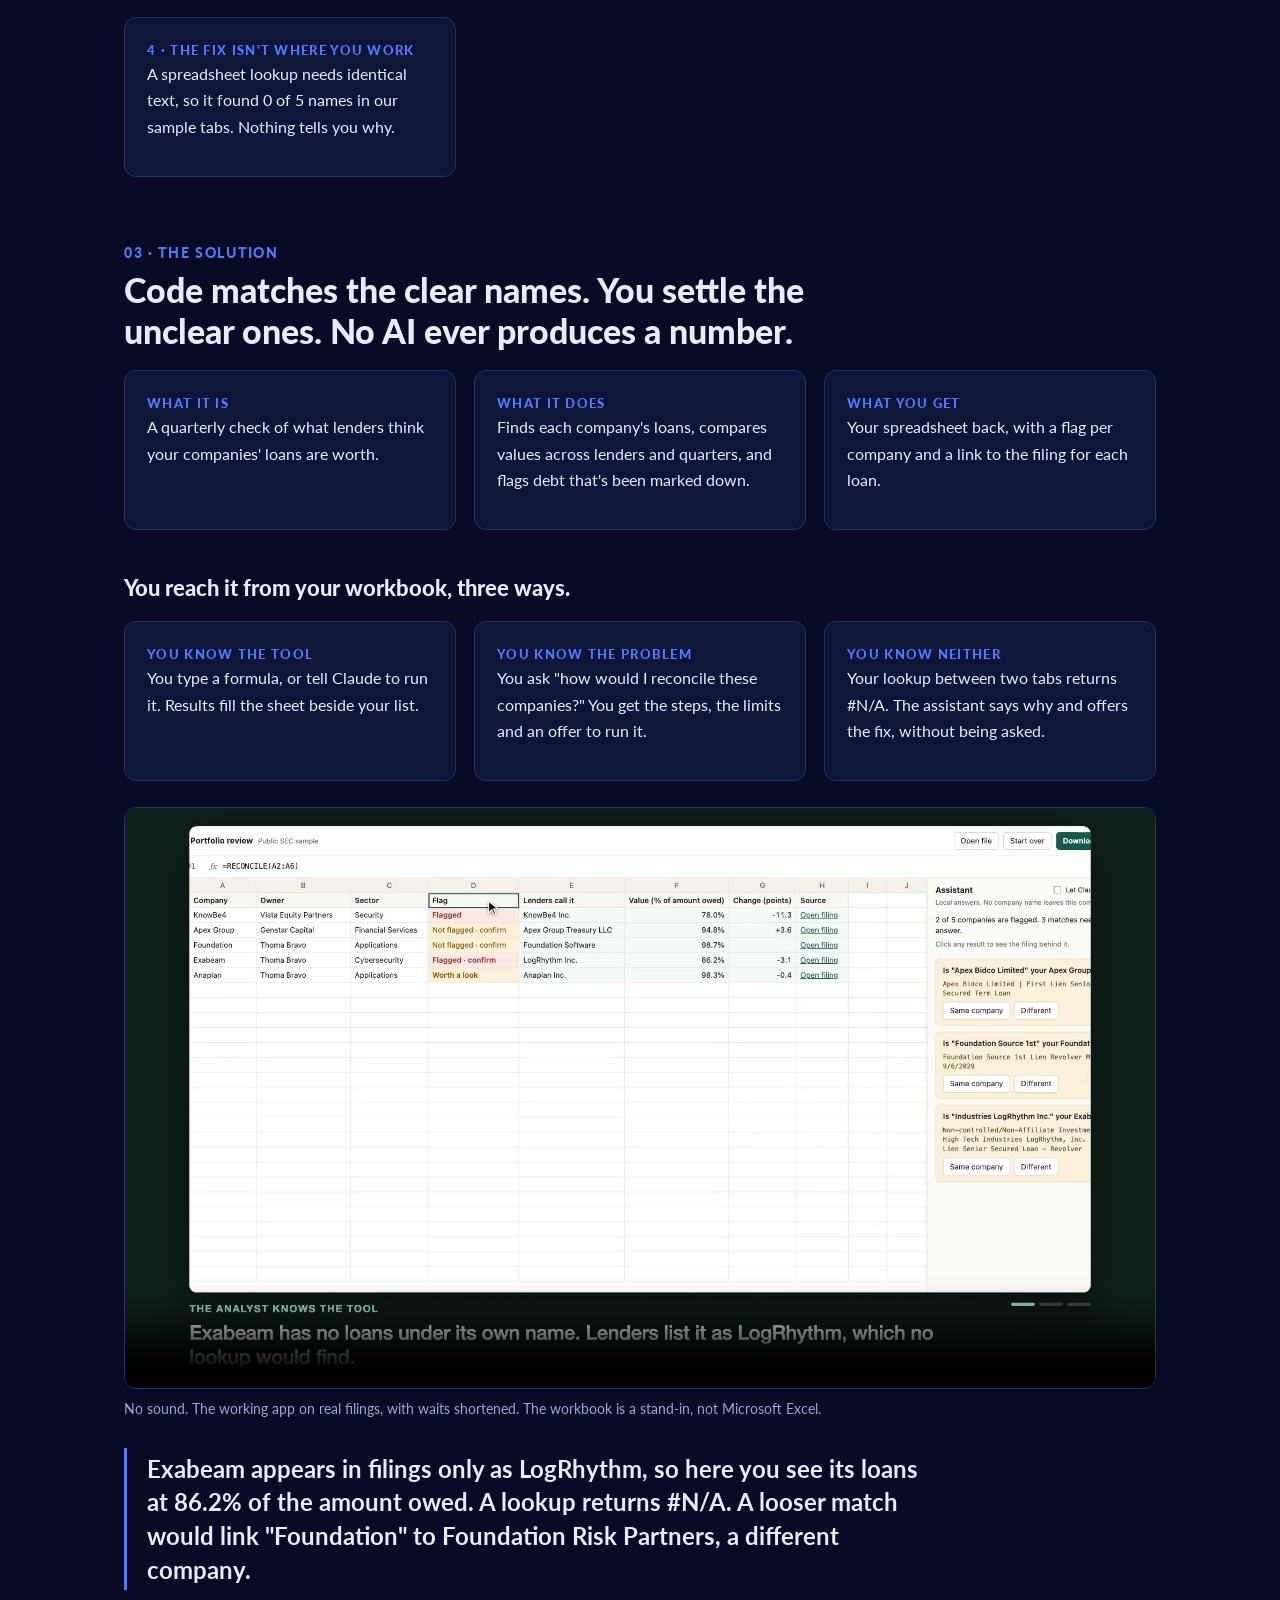
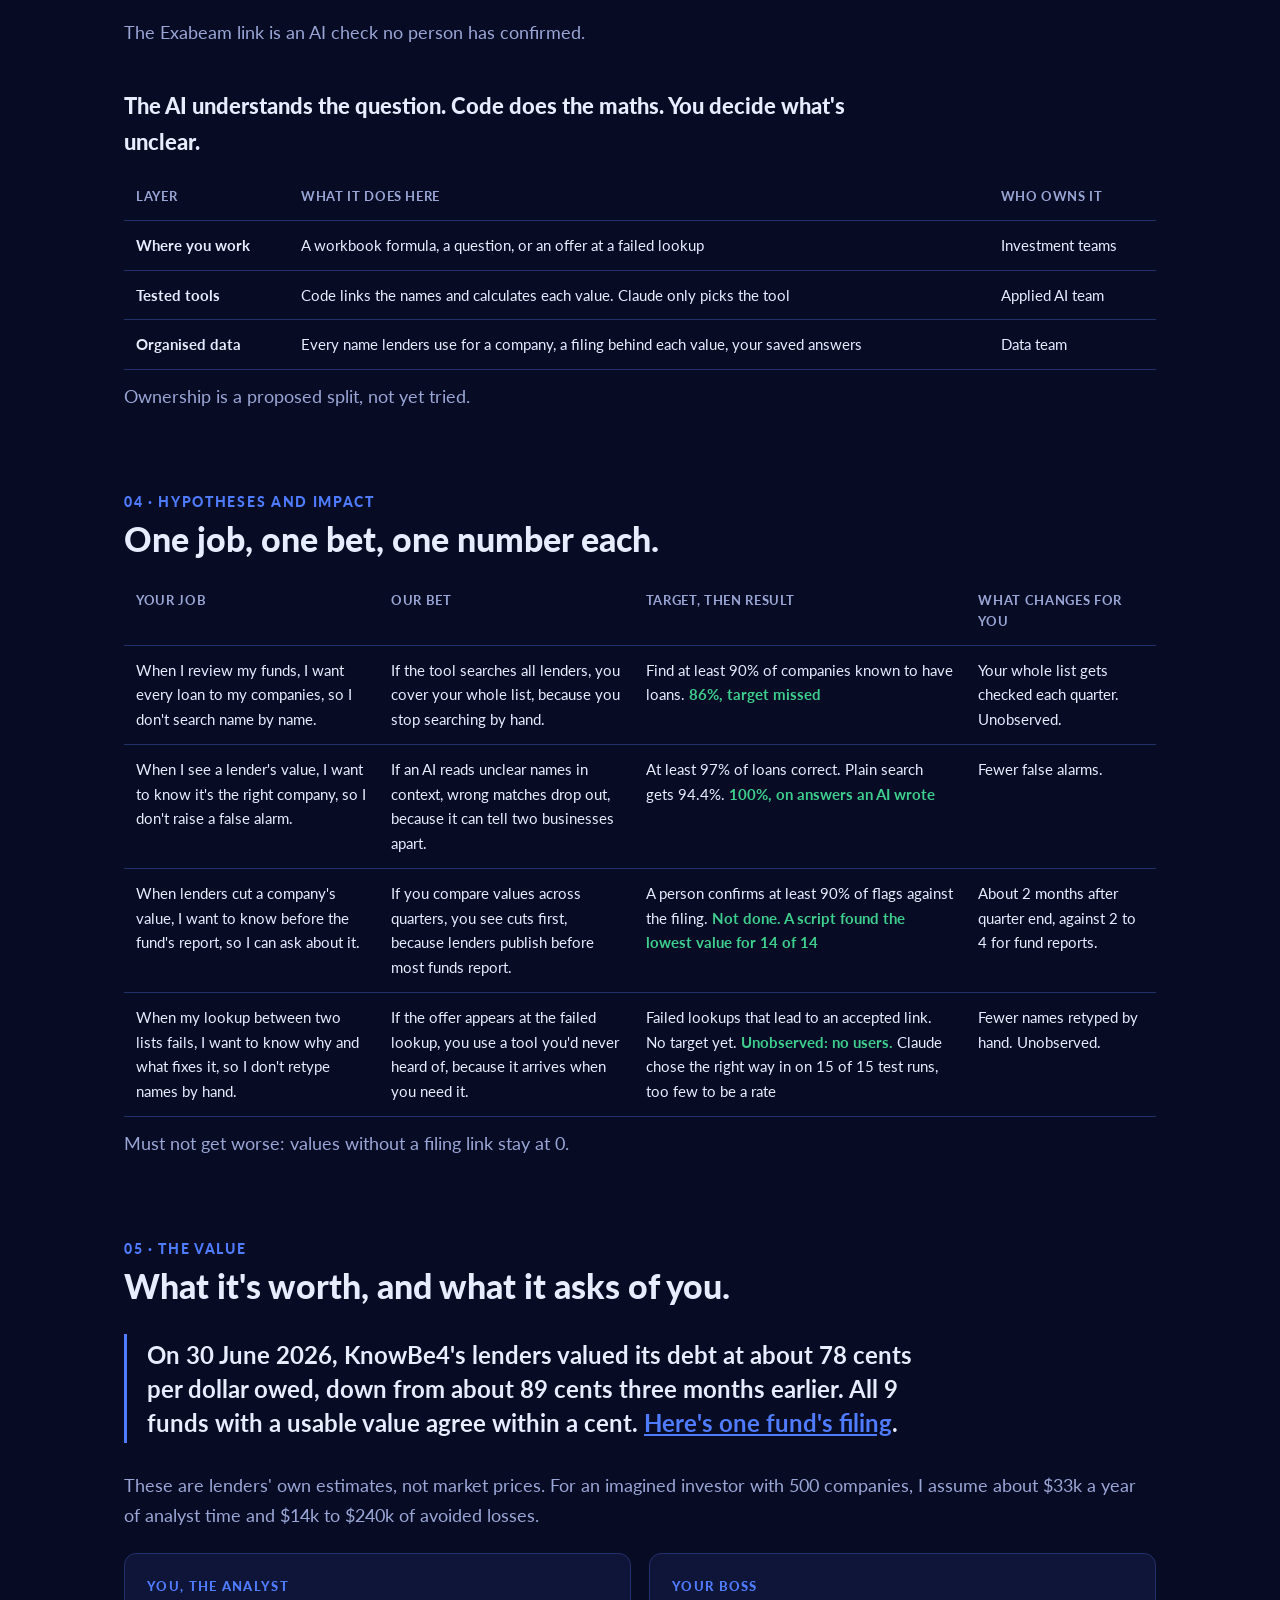
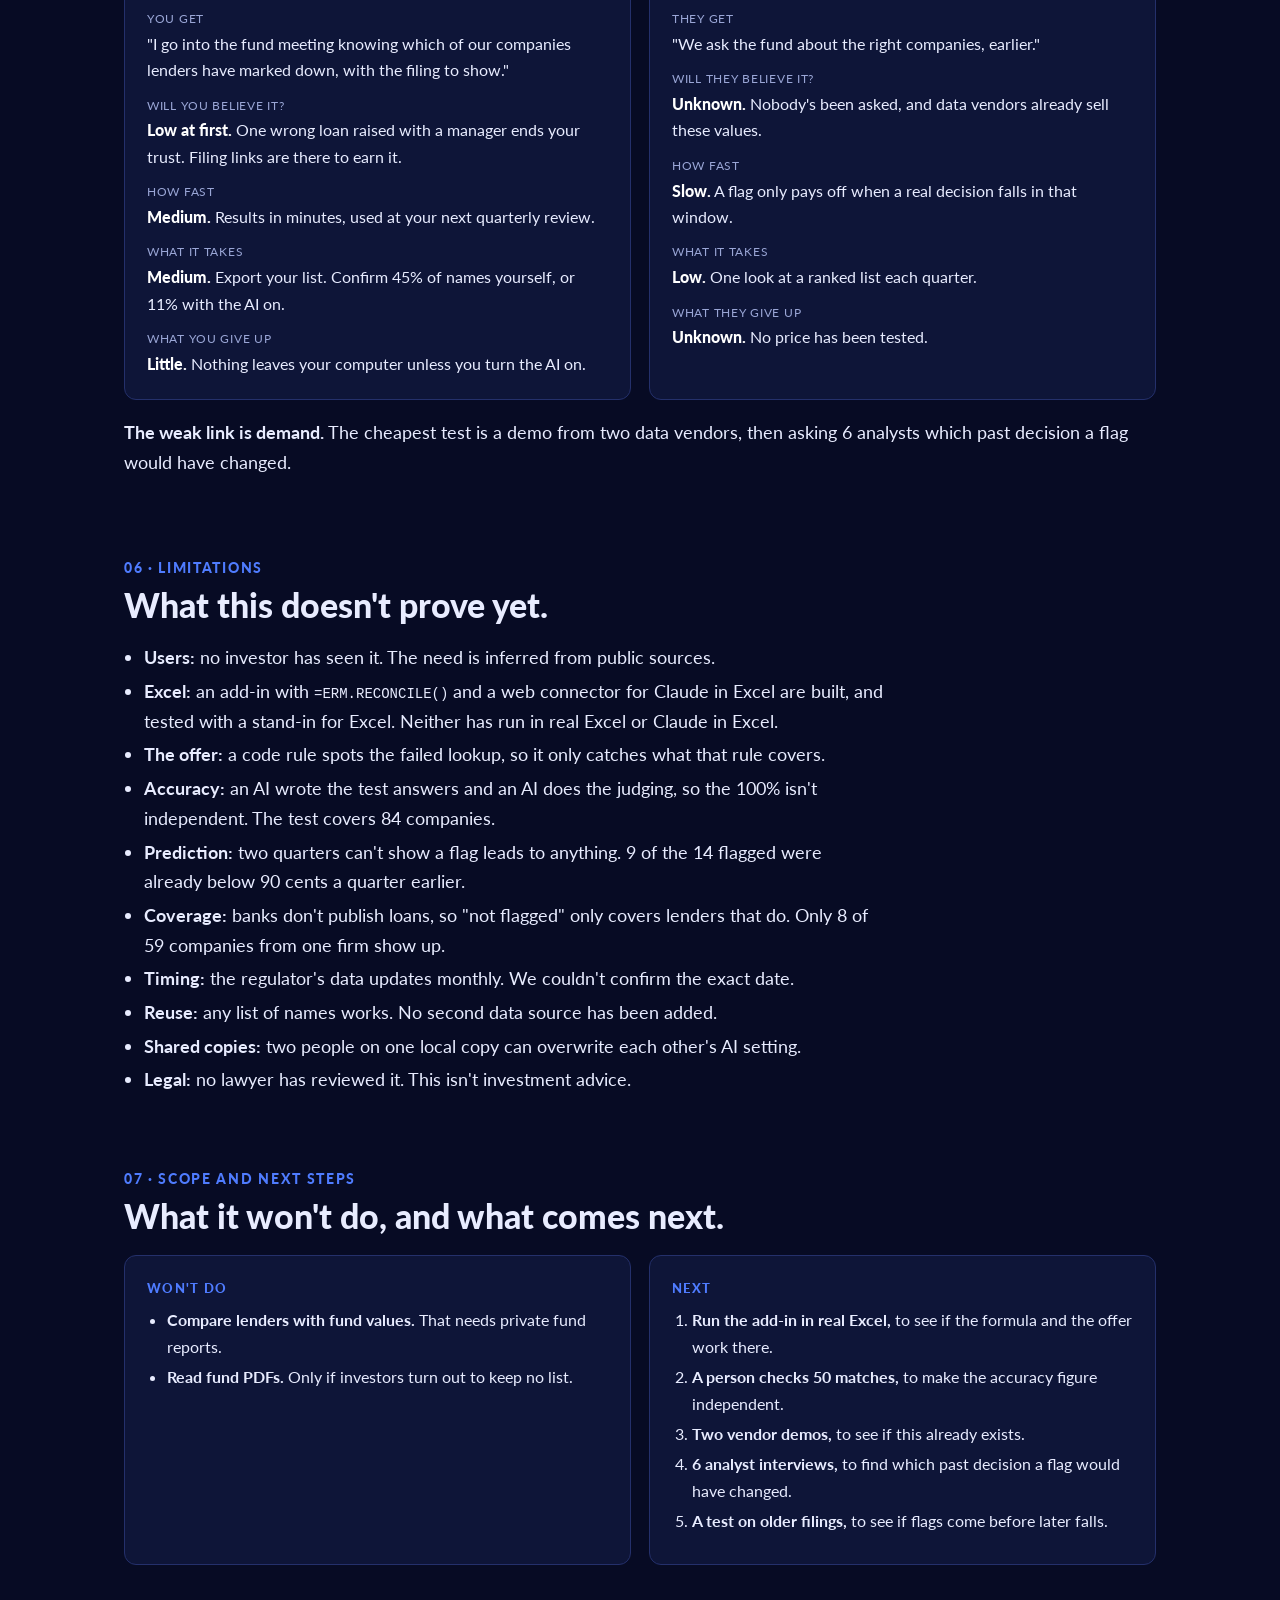
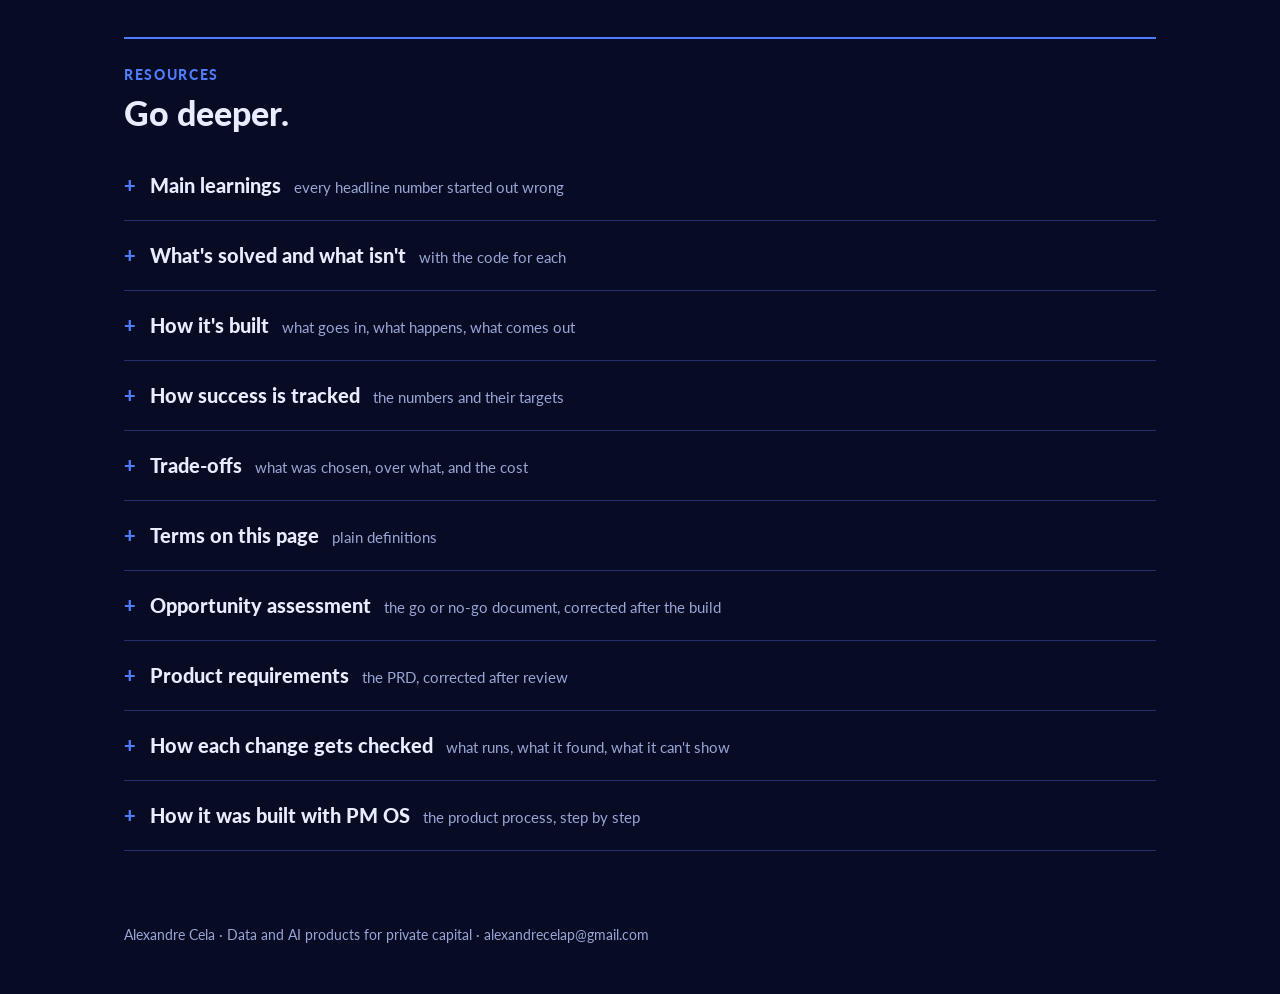
==== commit 34c8b035: "Merge main; match the case study to the published page The Streamlit demo is offline, so the publish" ====
--- a/outputs/portfolio/lender-watch/index.html
+++ b/outputs/portfolio/lender-watch/index.html
@@ -125,6 +125,10 @@
   details table { display:block; overflow-x:auto; }
   details code { overflow-wrap:anywhere; }
   .deck { width:100%; height:80vh; border:1px solid var(--line); border-radius:12px; background:#fff; }
+  /* Demo video and the three ways in */
+  .film { margin:26px 0 0; }
+  .film video { width:100%; display:block; border:1px solid var(--line); border-radius:12px; background:#000; }
+  h3.sub { font-size:22px; margin:40px 0 14px; font-weight:900; }
   /* Technique pills: the technical craft behind each project */
   .craft { display:flex; flex-wrap:wrap; gap:8px; align-items:center; margin:26px 0 0; }
   .craft .lbl { color:var(--dim); font-size:12px; text-transform:uppercase; letter-spacing:.08em; margin-right:6px; }
@@ -140,40 +144,41 @@
 <header class="hero">
   <div class="eyebrow">Case study · Private equity and private lending · Working prototype</div>
   <h1>See when lenders start doubting the companies you've invested in, with the public filing as proof.</h1>
-  <p class="lede">You invest in private equity funds, which own companies you rarely hear about between reports. Some of those companies' lenders must publish what each loan is worth today. Lender Watch finds those loans for your list of companies and shows you which values have dropped.</p>
+  <p class="lede">Your funds own companies you rarely hear about between reports. Some of their lenders must publish what each loan is worth. Lender Watch finds those loans for your list and shows which values dropped.</p>
   <div class="cta">
-    <a class="btn" href="https://lender-watch.streamlit.app">Try the demo</a>
+    <a class="btn" href="#watch">Watch 59 seconds</a>
     <a class="btn off" href="https://github.com/alexandrecela10/lender-watch">Code</a>
-    <span class="dim" style="font-size:14px">Real public data from US regulator filings. No investor has tested it yet.</span>
+    <span class="dim" style="font-size:14px">Real data from public US regulator filings.</span>
   </div>
   <div class="stats">
     <div class="stat"><b>144 of 291</b><span>sample companies have a lender's value we could use</span></div>
-    <div class="stat"><b>14</b><span>of those 144 are flagged: lenders value their debt below 90 cents per dollar owed, on average</span></div>
-    <div class="stat"><b>6 to 0</b><span>wrong loans per 100, plain name search against this tool. An AI wrote the test answers, and a person hasn't checked them yet</span></div>
-    <div class="stat"><b>0</b><span>investors interviewed so far, so nobody has yet confirmed they want this</span></div>
+    <div class="stat"><b>14</b><span>of those are flagged: lenders value their debt below 90 cents per dollar owed</span></div>
+    <div class="stat"><b>6 to 0</b><span>wrong loans per 100, plain search against this tool, on answers an AI wrote and no person has checked</span></div>
+    <div class="stat"><b>0</b><span>investors interviewed, so demand is unconfirmed</span></div>
   </div>
   <dl class="glance">
     <div><dt>For</dt><dd>Investors in private equity funds</dd></div>
-    <div><dt>Users</dt><dd>You, the analyst, and your boss, who decides what to raise with the fund</dd></div>
+    <div><dt>Users</dt><dd>You, the analyst, and the boss who decides what to raise with the fund</dd></div>
     <div><dt>Data</dt><dd>US regulator (SEC) filings, 2 quarters of 2026: about 65,000 holdings a quarter from 172 lenders</dd></div>
-    <div><dt>Built with</dt><dd>Python, Claude API, Streamlit</dd></div>
+    <div><dt>Built with</dt><dd>Python, Claude API, MCP (how AI apps call tools), Streamlit</dd></div>
   </dl>
-  <div class="craft"><span class="lbl">Techniques</span><span class="pill ai"><b>AI</b>AI judge for unclear names</span><span class="pill ai"><b>AI</b>Tool that AI agents can call</span><span class="pill de"><b>Data eng</b>Cleaning regulator data</span><span class="pill de"><b>Data eng</b>Matching loans across quarters</span><span class="pill ds"><b>Data science</b>Answer key, five methods compared</span><span class="pill ds"><b>Data science</b>Tested and dropped a scoring model</span></div>
+  <div class="craft"><span class="lbl">Techniques</span><span class="pill ai"><b>AI</b>AI judge for unclear names</span><span class="pill ai"><b>AI</b>One connector behind Claude and Excel</span><span class="pill de"><b>Data eng</b>Cleaning regulator data</span><span class="pill de"><b>Data eng</b>Matching loans across quarters</span><span class="pill ds"><b>Data science</b>Answer key, five methods compared</span><span class="pill ds"><b>Data science</b>Tested and dropped a scoring model</span></div>
 </header>
 
 <section class="read">
   <div class="num">01 · VISION</div>
   <h2>A company name gets matched once, and everyone reuses the answer.</h2>
-  <p>Today, every team matches company names by hand and starts again each quarter. In this vision, a person confirms a match once, with the source as proof. This tool is the first use of that idea.</p>
+  <p>Today, every team matches company names by hand, again each quarter. Instead, a person confirms a match once, with the source as proof, and the answer reaches you in your workbook.</p>
 </section>
 
 <section>
   <div class="num">02 · THE PROBLEM</div>
-  <h2 class="read">3 things go wrong today.</h2>
+  <h2 class="read">4 things go wrong today.</h2>
   <div class="cards">
     <div class="card"><div class="k">1 · You can't find the loans</div><p>172 lenders publish, each in its own wording. One company, KnowBe4, sits with 10 funds under 9 different descriptions.</p></div>
     <div class="card"><div class="k">2 · A wrong match looks foolish</div><p>Searching "Ascend" also finds Ascend Learning, a different business. Ask a fund manager about that loan and you've questioned the wrong company.</p></div>
     <div class="card"><div class="k">3 · You hear late</div><p>Lenders publish about 6 weeks after a quarter ends. Fund reports take 2 to 4 months, and they give the owner's view, not the lender's.</p></div>
+    <div class="card"><div class="k">4 · The fix isn't where you work</div><p>A spreadsheet lookup needs identical text, so it found 0 of 5 names in our sample tabs. Nothing tells you why.</p></div>
   </div>
 </section>
 
@@ -182,9 +187,31 @@
   <h2 class="read">Code matches the clear names. You settle the unclear ones. No AI ever produces a number.</h2>
   <div class="cards">
     <div class="card"><div class="k">What it is</div><p>A quarterly check of what lenders think your companies' loans are worth.</p></div>
-    <div class="card"><div class="k">What it does</div><p>Takes your list of names and finds each company's loans. It compares values across lenders and quarters, then flags debt that's been marked down.</p></div>
+    <div class="card"><div class="k">What it does</div><p>Finds each company's loans, compares values across lenders and quarters, and flags debt that's been marked down.</p></div>
     <div class="card"><div class="k">What you get</div><p>Your spreadsheet back, with a flag per company and a link to the filing for each loan.</p></div>
   </div>
+
+  <h3 class="sub read" id="watch">You reach it from your workbook, three ways.</h3>
+  <div class="cards">
+    <div class="card"><div class="k">You know the tool</div><p>You type a formula, or tell Claude to run it. Results fill the sheet beside your list.</p></div>
+    <div class="card"><div class="k">You know the problem</div><p>You ask "how would I reconcile these companies?" You get the steps, the limits and an offer to run it.</p></div>
+    <div class="card"><div class="k">You know neither</div><p>Your lookup between two tabs returns #N/A. The assistant says why and offers the fix, without being asked.</p></div>
+  </div>
+  <figure class="film">
+    <video controls playsinline preload="none" poster="analyst-desk-poster.jpg" aria-label="59-second demo of the three ways to reach the tool from a workbook"><source src="analyst-desk-demo.mp4" type="video/mp4"></video>
+    <figcaption>No sound. The working app on real filings, with waits shortened. The workbook is a stand-in, not Microsoft Excel.</figcaption>
+  </figure>
+  <p class="pull">Exabeam appears in filings only as LogRhythm, so here you see its loans at 86.2% of the amount owed. A lookup returns #N/A. A looser match would link "Foundation" to Foundation Risk Partners, a different company.</p>
+  <p class="dim read">The Exabeam link is an AI check no person has confirmed.</p>
+
+  <h3 class="sub read">The AI understands the question. Code does the maths. You decide what's unclear.</h3>
+  <div class="scroll"><table>
+    <tr><th>Layer</th><th>What it does here</th><th>Who owns it</th></tr>
+    <tr><td><b>Where you work</b></td><td>A workbook formula, a question, or an offer at a failed lookup</td><td>Investment teams</td></tr>
+    <tr><td><b>Tested tools</b></td><td>Code links the names and calculates each value. Claude only picks the tool</td><td>Applied AI team</td></tr>
+    <tr><td><b>Organised data</b></td><td>Every name lenders use for a company, a filing behind each value, your saved answers</td><td>Data team</td></tr>
+  </table></div>
+  <p class="dim" style="margin-top:12px">Ownership is a proposed split, not yet tried.</p>
 </section>
 
 <section>
@@ -192,25 +219,26 @@
   <h2 class="read">One job, one bet, one number each.</h2>
   <div class="scroll"><table>
     <tr><th>Your job</th><th>Our bet</th><th>Target, then result</th><th>What changes for you</th></tr>
-    <tr><td>When I review my funds, I want every loan to my companies, so I don't search name by name.</td><td>If the tool searches all lenders for each name, you cover your whole list, because you stop searching by hand.</td><td>Find at least 90% of companies known to have loans. <b class="res">86%, target missed</b></td><td>Your whole list gets checked each quarter. Not yet seen with real users.</td></tr>
-    <tr><td>When I see a lender's value, I want to know it's the right company, so I don't raise a false alarm.</td><td>If an AI reads unclear names in context, wrong matches drop out, because it can tell two businesses apart.</td><td>At least 97% of loans correct. Plain search gets 94.4%. <b class="res">100%, on answers an AI wrote</b></td><td>Fewer false alarms. A person's check is still to come.</td></tr>
-    <tr><td>When lenders cut a company's value, I want to know before the fund's report, so I can ask about it.</td><td>If you compare values across quarters, you see cuts first, because lenders publish before most funds report.</td><td>A person confirms at least 90% of flags against the filing. <b class="res">Not done. A script found the lowest value for 14 of 14</b></td><td>About 2 months after quarter end as built, against 2 to 4 months for fund reports. Whether a flag predicts anything is unknown.</td></tr>
+    <tr><td>When I review my funds, I want every loan to my companies, so I don't search name by name.</td><td>If the tool searches all lenders, you cover your whole list, because you stop searching by hand.</td><td>Find at least 90% of companies known to have loans. <b class="res">86%, target missed</b></td><td>Your whole list gets checked each quarter. Unobserved.</td></tr>
+    <tr><td>When I see a lender's value, I want to know it's the right company, so I don't raise a false alarm.</td><td>If an AI reads unclear names in context, wrong matches drop out, because it can tell two businesses apart.</td><td>At least 97% of loans correct. Plain search gets 94.4%. <b class="res">100%, on answers an AI wrote</b></td><td>Fewer false alarms.</td></tr>
+    <tr><td>When lenders cut a company's value, I want to know before the fund's report, so I can ask about it.</td><td>If you compare values across quarters, you see cuts first, because lenders publish before most funds report.</td><td>A person confirms at least 90% of flags against the filing. <b class="res">Not done. A script found the lowest value for 14 of 14</b></td><td>About 2 months after quarter end, against 2 to 4 for fund reports.</td></tr>
+    <tr><td>When my lookup between two lists fails, I want to know why and what fixes it, so I don't retype names by hand.</td><td>If the offer appears at the failed lookup, you use a tool you'd never heard of, because it arrives when you need it.</td><td>Failed lookups that lead to an accepted link. No target yet. <b class="res">Unobserved: no users.</b> Claude chose the right way in on 15 of 15 test runs, too few to be a rate</td><td>Fewer names retyped by hand. Unobserved.</td></tr>
   </table></div>
-  <p class="dim" style="margin-top:12px">Must not get worse: values shown without a link to the filing, which stays at 0.</p>
+  <p class="dim" style="margin-top:12px">Must not get worse: values without a filing link stay at 0.</p>
 </section>
 
 <section>
   <div class="num">05 · THE VALUE</div>
   <h2 class="read">What it's worth, and what it asks of you.</h2>
   <p class="pull">On 30 June 2026, KnowBe4's lenders valued its debt at about 78 cents per dollar owed, down from about 89 cents three months earlier. All 9 funds with a usable value agree within a cent. <a href="https://www.sec.gov/ix?doc=/Archives/edgar/data/1930087/000193008726000099/gcred-20260630.htm">Here's one fund's filing</a>.</p>
-  <p class="dim">These are lenders' own estimates, not market prices. For an imagined investor with 500 companies: about $33k a year of analyst time, mostly work nobody does today, and about $14k to $240k of avoided losses. All of that is assumed. Only the share of companies covered and the share flagged are measured.</p>
+  <p class="dim">These are lenders' own estimates, not market prices. For an imagined investor with 500 companies, I assume about $33k a year of analyst time and $14k to $240k of avoided losses.</p>
   <div class="cards two" style="margin-top:22px">
     <div class="card"><div class="k">You, the analyst</div><dl>
       <dt>You get</dt><dd>"I go into the fund meeting knowing which of our companies lenders have marked down, with the filing to show."</dd>
-      <dt>Will you believe it?</dt><dd><span class="rate">Low at first.</span> One wrong loan raised with a manager ends your trust. The filing links are there to earn it.</dd>
-      <dt>How fast</dt><dd><span class="rate">Medium.</span> Results in minutes. You use them at your next quarterly review.</dd>
-      <dt>What it takes</dt><dd><span class="rate">Medium.</span> Export your list, if you keep one. Confirm 45% of names yourself, or 11% with the AI on.</dd>
-      <dt>What you give up</dt><dd><span class="rate">Little.</span> On your own computer, nothing leaves it unless you turn the AI on.</dd>
+      <dt>Will you believe it?</dt><dd><span class="rate">Low at first.</span> One wrong loan raised with a manager ends your trust. Filing links are there to earn it.</dd>
+      <dt>How fast</dt><dd><span class="rate">Medium.</span> Results in minutes, used at your next quarterly review.</dd>
+      <dt>What it takes</dt><dd><span class="rate">Medium.</span> Export your list. Confirm 45% of names yourself, or 11% with the AI on.</dd>
+      <dt>What you give up</dt><dd><span class="rate">Little.</span> Nothing leaves your computer unless you turn the AI on.</dd>
     </dl></div>
     <div class="card"><div class="k">Your boss</div><dl>
       <dt>They get</dt><dd>"We ask the fund about the right companies, earlier."</dd>
@@ -228,12 +256,14 @@
   <h2>What this doesn't prove yet.</h2>
   <ul>
     <li><strong>Users:</strong> no investor has seen it. The need is inferred from public sources.</li>
+    <li><strong>Excel:</strong> an add-in with <code>=ERM.RECONCILE()</code> and a web connector for Claude in Excel are built, and tested with a stand-in for Excel. Neither has run in real Excel or Claude in Excel.</li>
+    <li><strong>The offer:</strong> a code rule spots the failed lookup, so it only catches what that rule covers.</li>
     <li><strong>Accuracy:</strong> an AI wrote the test answers and an AI does the judging, so the 100% isn't independent. The test covers 84 companies.</li>
     <li><strong>Prediction:</strong> two quarters can't show a flag leads to anything. 9 of the 14 flagged were already below 90 cents a quarter earlier.</li>
     <li><strong>Coverage:</strong> banks don't publish loans, so "not flagged" only covers lenders that do. Only 8 of 59 companies from one firm show up.</li>
-    <li><strong>Timing:</strong> about 2 months after quarter end, because the regulator's data updates monthly. We couldn't confirm the exact date.</li>
+    <li><strong>Timing:</strong> the regulator's data updates monthly. We couldn't confirm the exact date.</li>
     <li><strong>Reuse:</strong> any list of names works. No second data source has been added.</li>
-    <li><strong>Shared copies:</strong> two people on one local copy can overwrite each other's AI setting. The hosted demo keeps the AI off.</li>
+    <li><strong>Shared copies:</strong> two people on one local copy can overwrite each other's AI setting.</li>
     <li><strong>Legal:</strong> no lawyer has reviewed it. This isn't investment advice.</li>
   </ul>
 </section>
@@ -244,15 +274,14 @@
   <div class="cards two">
     <div class="card"><div class="k">Won't do</div><ul>
       <li><strong>Compare lenders with fund values.</strong> That needs private fund reports.</li>
-      <li><strong>Cover banks.</strong> They don't publish loan values.</li>
-      <li><strong>Predict defaults.</strong> We have no outcomes to test against.</li>
       <li><strong>Read fund PDFs.</strong> Only if investors turn out to keep no list.</li>
     </ul></div>
     <div class="card"><div class="k">Next</div><ol>
-      <li><strong>A person checks 50 matches.</strong> This makes the accuracy figure independent.</li>
-      <li><strong>Two vendor demos.</strong> They show whether this already exists for a client's own list.</li>
-      <li><strong>6 analyst interviews.</strong> They show which past decision a flag would have changed.</li>
-      <li><strong>A test on older filings.</strong> It shows whether flags come before later falls.</li>
+      <li><strong>Run the add-in in real Excel,</strong> to see if the formula and the offer work there.</li>
+      <li><strong>A person checks 50 matches,</strong> to make the accuracy figure independent.</li>
+      <li><strong>Two vendor demos,</strong> to see if this already exists.</li>
+      <li><strong>6 analyst interviews,</strong> to find which past decision a flag would have changed.</li>
+      <li><strong>A test on older filings,</strong> to see if flags come before later falls.</li>
     </ol></div>
   </div>
 </section>
@@ -261,25 +290,16 @@
   <div class="num">RESOURCES</div>
   <h2>Go deeper.</h2>
 
-  <details><summary>Try the demo, step by step <small>three steps, in order</small></summary>
-    <div class="read"><ol class="steps">
-      <li><strong>Pick a private equity firm, then press Check lender filings.</strong> You're checking the companies that firm lists on its website. It takes about a minute.</li>
-      <li><strong>Read the result.</strong> Flagged companies come first. Pick one to see each lender's value and open its filing.</li>
-      <li><strong>Confirm unclear matches in the next tab.</strong> Answer "Same company" or "Different", and the result updates. Your answers stay with you.</li>
-    </ol></div>
-  </details>
-
   <details><summary>Main learnings <small>every headline number started out wrong</small></summary><div class="read">
-    <p>Checking real rows changed each of these. Had I stopped at the first answer, the case would have rested on the left column.</p>
     <div class="scroll"><table>
     <tr><th>First answer</th><th>After checking</th><th>Why it was wrong</th></tr>
-    <tr><td>Plain name matching is 70% right</td><td>94%</td><td>A bug cut the name "Point C" to "point", which matched "Basis Point". Most of the gain I'd claimed was that bug.</td></tr>
+    <tr><td>Plain name matching is 70% right</td><td>94%</td><td>A bug cut "Point C" to "point", which matched "Basis Point".</td></tr>
     <tr><td>Many sudden falls</td><td>Far fewer</td><td>Half the regulator's rows repeat an older date, marked only in one column.</td></tr>
-    <tr><td>31 of 144 companies flagged</td><td>14, plus 16 worth a look</td><td>The rule used a company's lowest loan. One company was flagged over a $68k loan, while its debt averages 98 cents per dollar.</td></tr>
-    <tr><td>A Canadian company's loan worth 70 cents</td><td>Left out</td><td>Filings give the amount owed in Canadian dollars and the value in US dollars. A loan at full value still reads about 72 cents.</td></tr>
-    <tr><td>100% correct, so the tool is correct</td><td>Rejected loans were coming back</td><td>The test checked each decision, but the tool searched again afterwards. A landscaping firm's loans returned for a health care company with a similar name.</td></tr>
+    <tr><td>31 of 144 companies flagged</td><td>14, plus 16 worth a look</td><td>The rule used the lowest loan. One company was flagged over $68k while its debt averages 98 cents.</td></tr>
+    <tr><td>A Canadian company's loan worth 70 cents</td><td>Left out</td><td>Amount owed is in Canadian dollars, value in US dollars. A full-value loan reads about 72 cents.</td></tr>
+    <tr><td>100% correct, so the tool is correct</td><td>Rejected loans were coming back</td><td>The tool searched again after each decision. A landscaping firm's loans returned for a health care company.</td></tr>
     <tr><td>Results about 6 weeks after quarter end</td><td>About 2 months</td><td>6 weeks is when lenders file. The regulator's data updates monthly.</td></tr>
-    <tr><td>$540k a year of avoided losses</td><td>$14k to $240k, assumed</td><td>Fewer flags, plus a cautious case. Investing in a manager's next fund doesn't reduce what you already hold.</td></tr>
+    <tr><td>$540k a year of avoided losses</td><td>$14k to $240k, assumed</td><td>Fewer flags, and a cautious case.</td></tr>
     </table></div>
     <h4>What each matching method did</h4>
     <div class="scroll"><table>
@@ -301,6 +321,7 @@
     <tr><td>Seeing cuts early</td><td>Partly: about 2 months, not 6 weeks</td><td><code>erm/signals.py</code></td></tr>
     <tr><td>Bad data in filings</td><td>Solved, except euro loans, which read slightly high</td><td><code>erm/connectors/bdc.py</code></td></tr>
     <tr><td>Companies borrowing under other names</td><td>Partly: research tested, not in the product</td><td><code>erm/match/aliases.py</code></td></tr>
+    <tr><td>Reaching you where you work</td><td>Partly: built and tested with a stand-in, not run in real Excel</td><td><code>erm/assist.py</code>, <code>app/desk/</code>, <code>erm/mcp_remote.py</code></td></tr>
     <tr><td>Lender values against fund values</td><td>Not tackled: needs private reports</td><td>None</td></tr>
     </table></div>
   </details>
@@ -312,12 +333,17 @@
       <li><strong>Search:</strong> look for name forms, spacing differences and rare first words.</li>
       <li><strong>Decide:</strong> your saved answer first, then an exact-name rule, then the AI if it's on. Anything unclear goes to you.</li>
       <li><strong>Compare:</strong> pair each loan with last quarter, then average by loan size, so bigger loans count more.</li>
-      <li><strong>Out:</strong> a spreadsheet, a review app or a tool for AI agents. Every value links to its filing.</li>
+      <li><strong>Out:</strong> a spreadsheet, a review app, a workbook panel or a connector for AI apps. Every value links to its filing.</li>
     </ol>
+    <h4>How it reaches your workbook</h4>
+    <div class="scroll"><table>
+    <tr><th></th><th>Excel add-in</th><th>Claude in Excel</th></tr>
+    <tr><td>You get</td><td>A formula, and a panel that offers the fix at a failed lookup</td><td>Claude calls the engine from its own Excel panel</td></tr>
+    <tr><td>Your names go</td><td>Nowhere outside your computer, unless you turn Claude on</td><td>Through Anthropic to wherever the connector is hosted</td></tr>
+    </table></div>
+    <p>The web connector is limited to the public sample, 50 names and 4 tools, none of which reads files or changes saved answers.</p>
     <h4>How it was tested</h4>
     <p>84 companies and 1,028 name pairs, labelled by two separate AI runs that agreed on 98.5%. 20 unsure pairs are left out of the scores. Total AI cost for the project: about $6.20.</p>
-    <h4>On this public demo</h4>
-    <p>It uses saved AI answers on the sample companies, makes no new AI calls and takes no uploads. For a private list, run the code on your own computer.</p>
   </div></details>
 
   <details><summary>How success is tracked <small>the numbers and their targets</small></summary>
@@ -328,6 +354,7 @@
     <tr><td>Flags confirmed by a person</td><td>Not tested</td><td>At least 90%</td></tr>
     <tr><td>Names you must confirm</td><td>11% with the AI, 45% without</td><td>At most 15%</td></tr>
     <tr><td>Values without a filing link</td><td>0</td><td>0</td></tr>
+    <tr><td>Failed name lookups that lead to an accepted link</td><td>Unobserved</td><td>Set in a pilot</td></tr>
     </table></div>
   </details>
 
@@ -337,6 +364,7 @@
     <tr><td>Fewer wrong loans</td><td>Finding more loans</td><td>Fewer false alarms</td><td>Some loans get missed</td></tr>
     <tr><td>AI off by default</td><td>AI on by default</td><td>A private list stays on your computer</td><td>You confirm 45% of names, not 11%</td></tr>
     <tr><td>Average by loan size</td><td>Lowest single loan</td><td>A shorter list</td><td>An early warning on a small loan only shows as "worth a look"</td></tr>
+    <tr><td>A code rule spots the failed lookup</td><td>Claude watching the sheet</td><td>No company name leaves your computer to make the offer</td><td>It only catches what the rule covers</td></tr>
     <tr><td>Regulator's monthly data</td><td>Reading each filing</td><td>Clean rows with links</td><td>About 3 weeks later</td></tr>
     </table></div>
   </details>
@@ -348,8 +376,10 @@
       <li><strong>Listed lender (a BDC):</strong> a stock-market-listed lender that must publish its loans.</li>
       <li><strong>Flag:</strong> on average, lenders value the debt below 90 cents per dollar owed, or that average fell 5 cents or more in a quarter.</li>
       <li><strong>Answer key:</strong> name pairs labelled in advance, used to score each method.</li>
+      <li><strong>Lookup:</strong> a spreadsheet formula, such as XLOOKUP, that finds a row by identical text.</li>
+      <li><strong>Connector:</strong> a way for an AI app such as Claude to call a tested tool.</li>
     </ul>
-    <p class="dim">The two documents below are working papers, so they use industry terms: LP means an investor in funds, GP means the fund manager, and par means the amount owed.</p>
+    <p class="dim">In the working papers below, LP means an investor in funds, GP the fund manager, and par the amount owed.</p>
   </details>
 
   <details><summary>Opportunity assessment <small>the go or no-go document, corrected after the build</small></summary><div class="doc"><h1>LP credit read-through: Opportunity Analysis</h1>
@@ -961,7 +991,7 @@
     <tr><td>Rollback</td><td>One command puts back the previous version of the app.</td><td>Rehearsed in a separate test copy: 8 seconds, and the app worked afterwards.</td><td>Never used on a real live service.</td></tr>
     <tr><td>Review-load alarm</td><td>Warns when the share of names needing a person leaves its expected range, and drafts the problem to fix.</td><td>Starts at 11.3% of names, with the AI on. Tested on one made-up breach.</td><td>The range comes from one run, not from history.</td></tr>
     </table></div>
-    <p><strong>A fault these checks surfaced:</strong> if two people share one copy of the app on a computer, one person's AI setting can apply to the other's run. A company name could then go to the AI for someone who left it off. The hosted demo always keeps the AI off, so it isn't affected. The problem is written up. The fix is not yet designed.</p>
+    <p><strong>A fault these checks surfaced:</strong> if two people share one copy of the app on a computer, one person's AI setting can apply to the other's run. A company name could then go to the AI for someone who left it off. The problem is written up. The fix is not yet designed.</p>
   </div></details>
 
   <details><summary>How it was built with PM OS <small>the product process, step by step</small></summary>
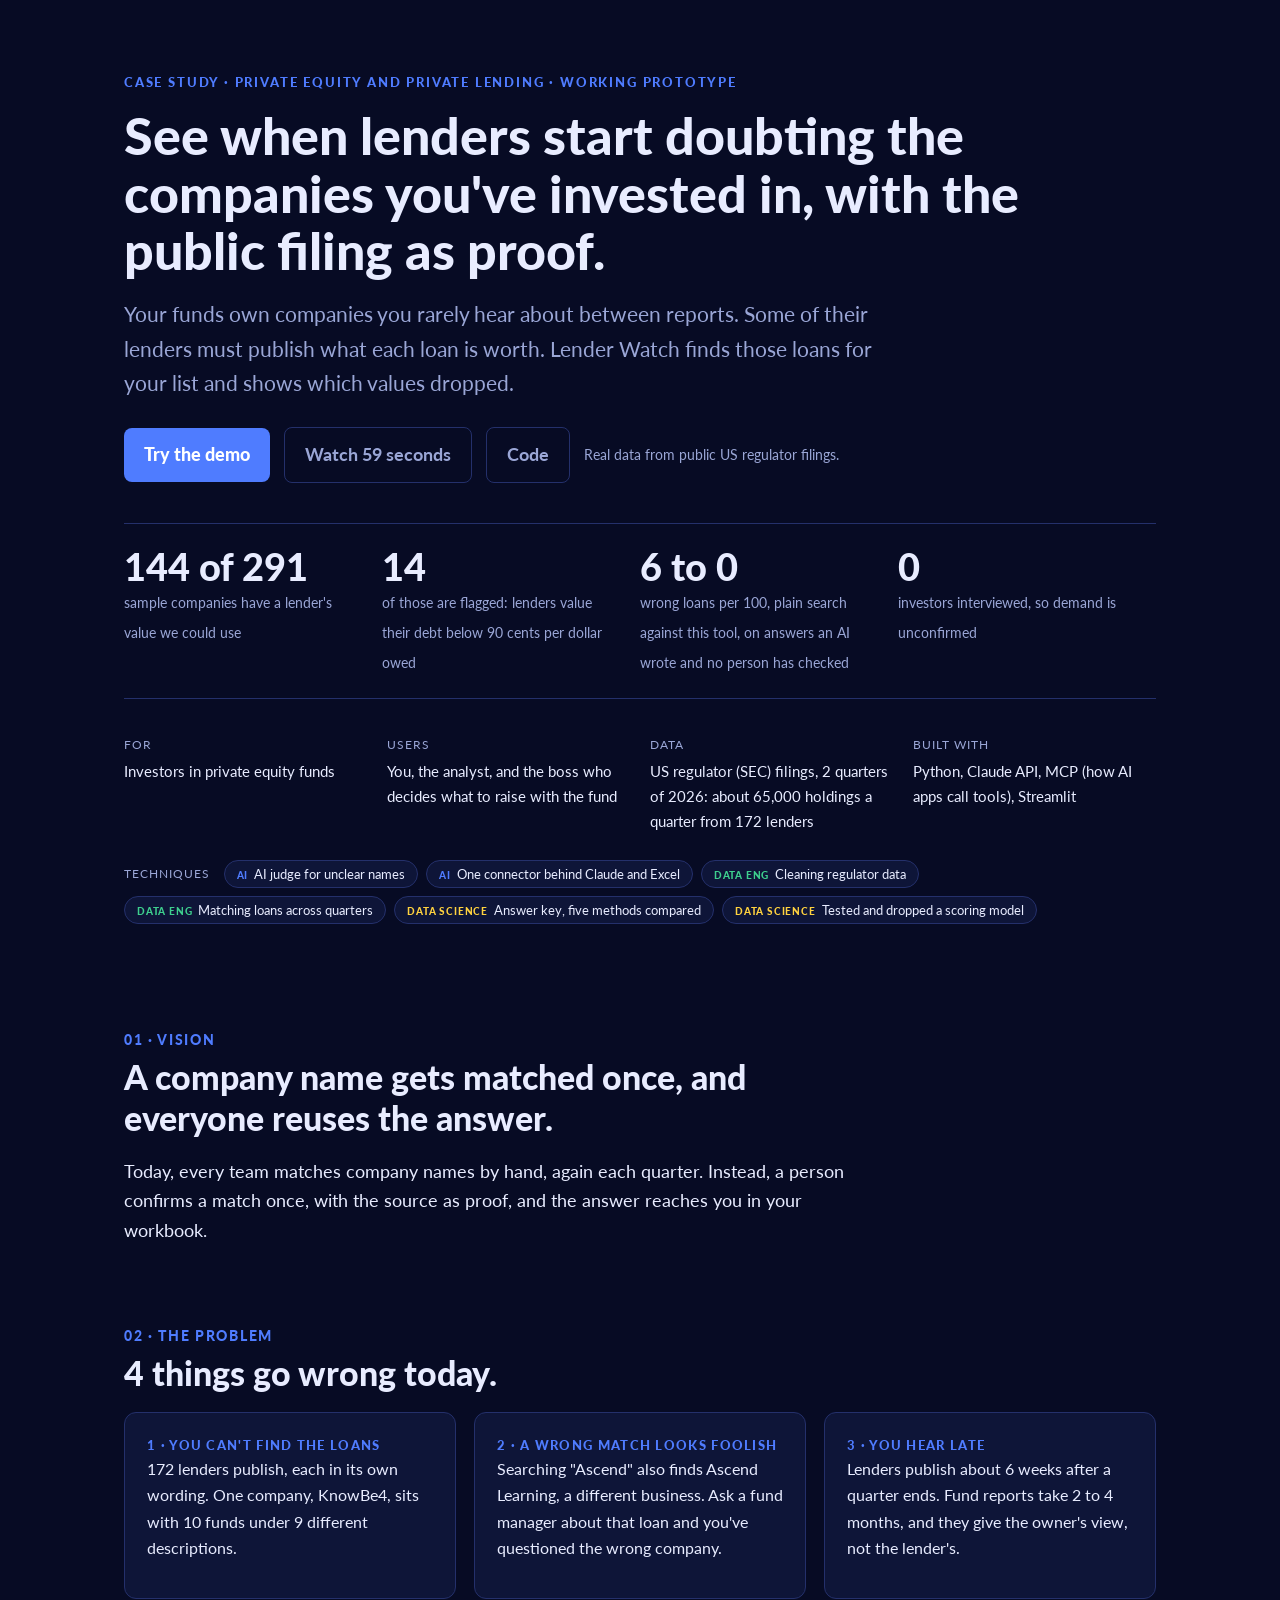
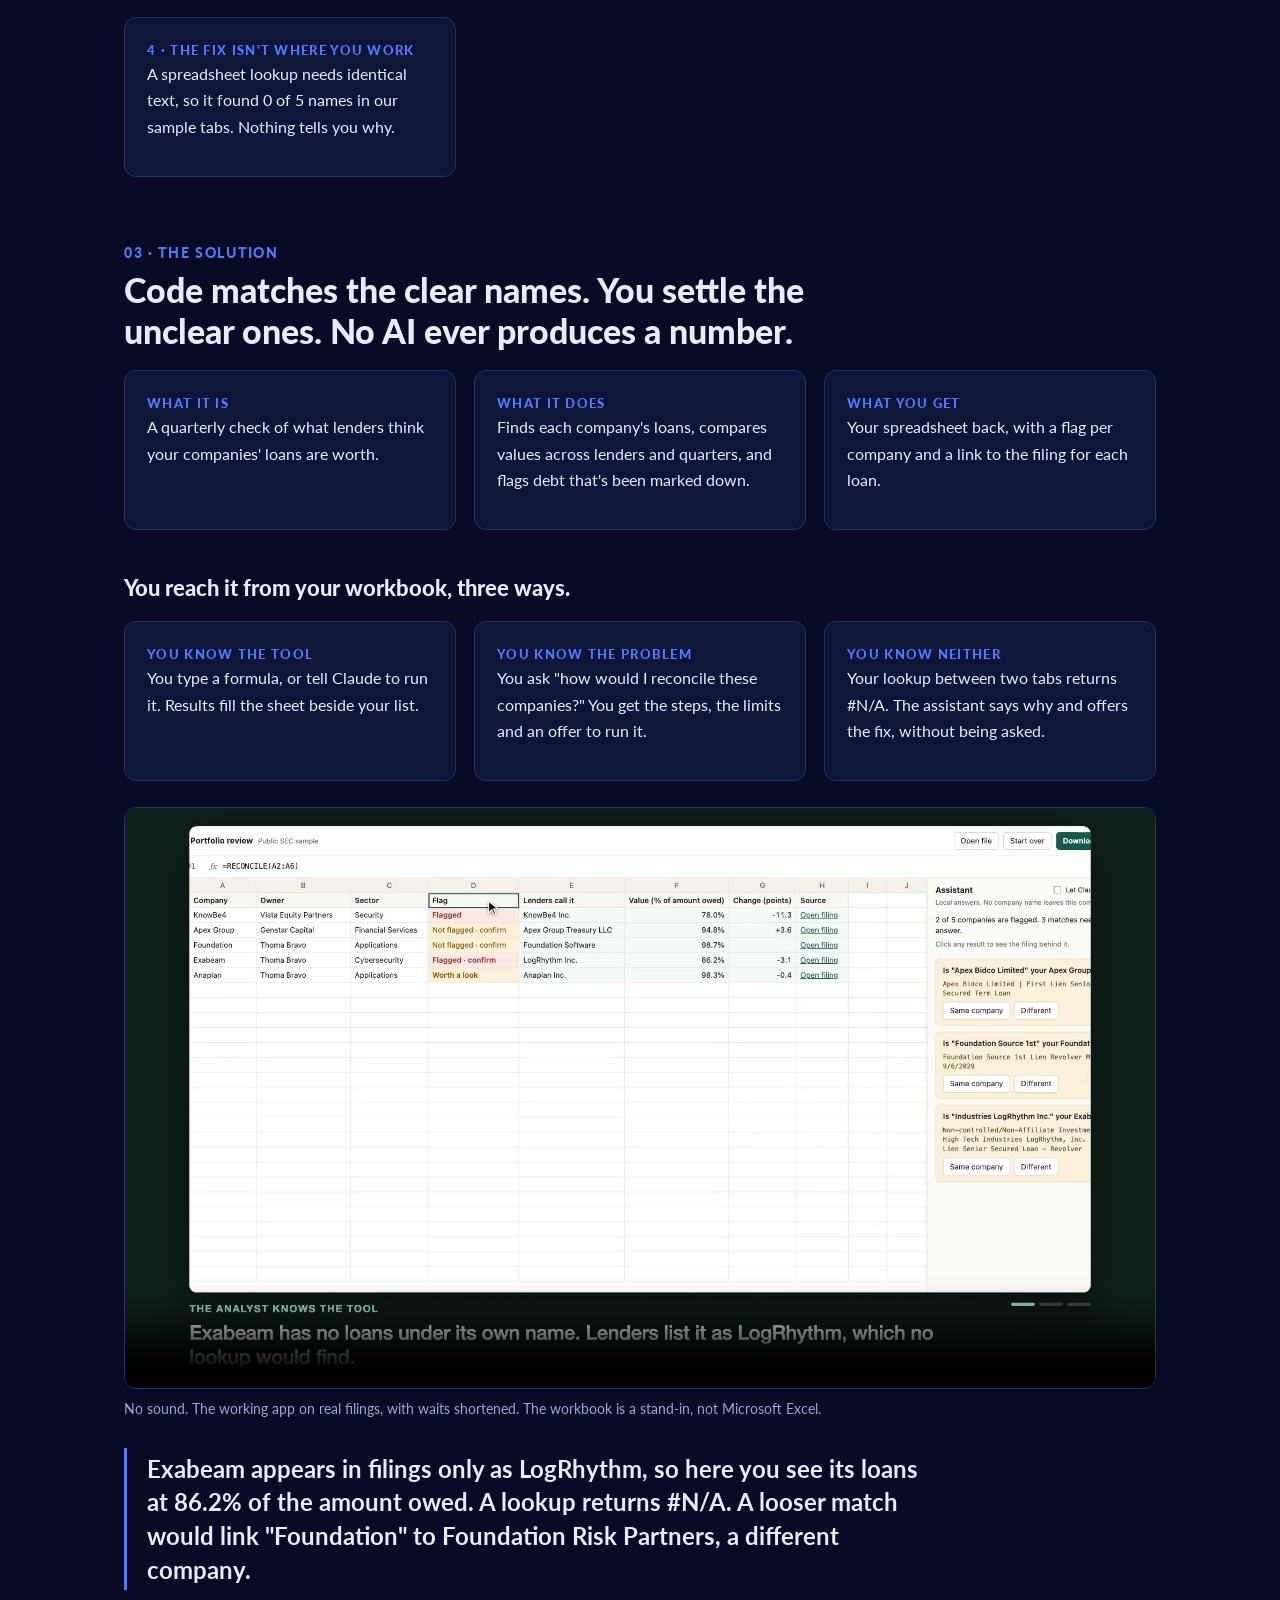
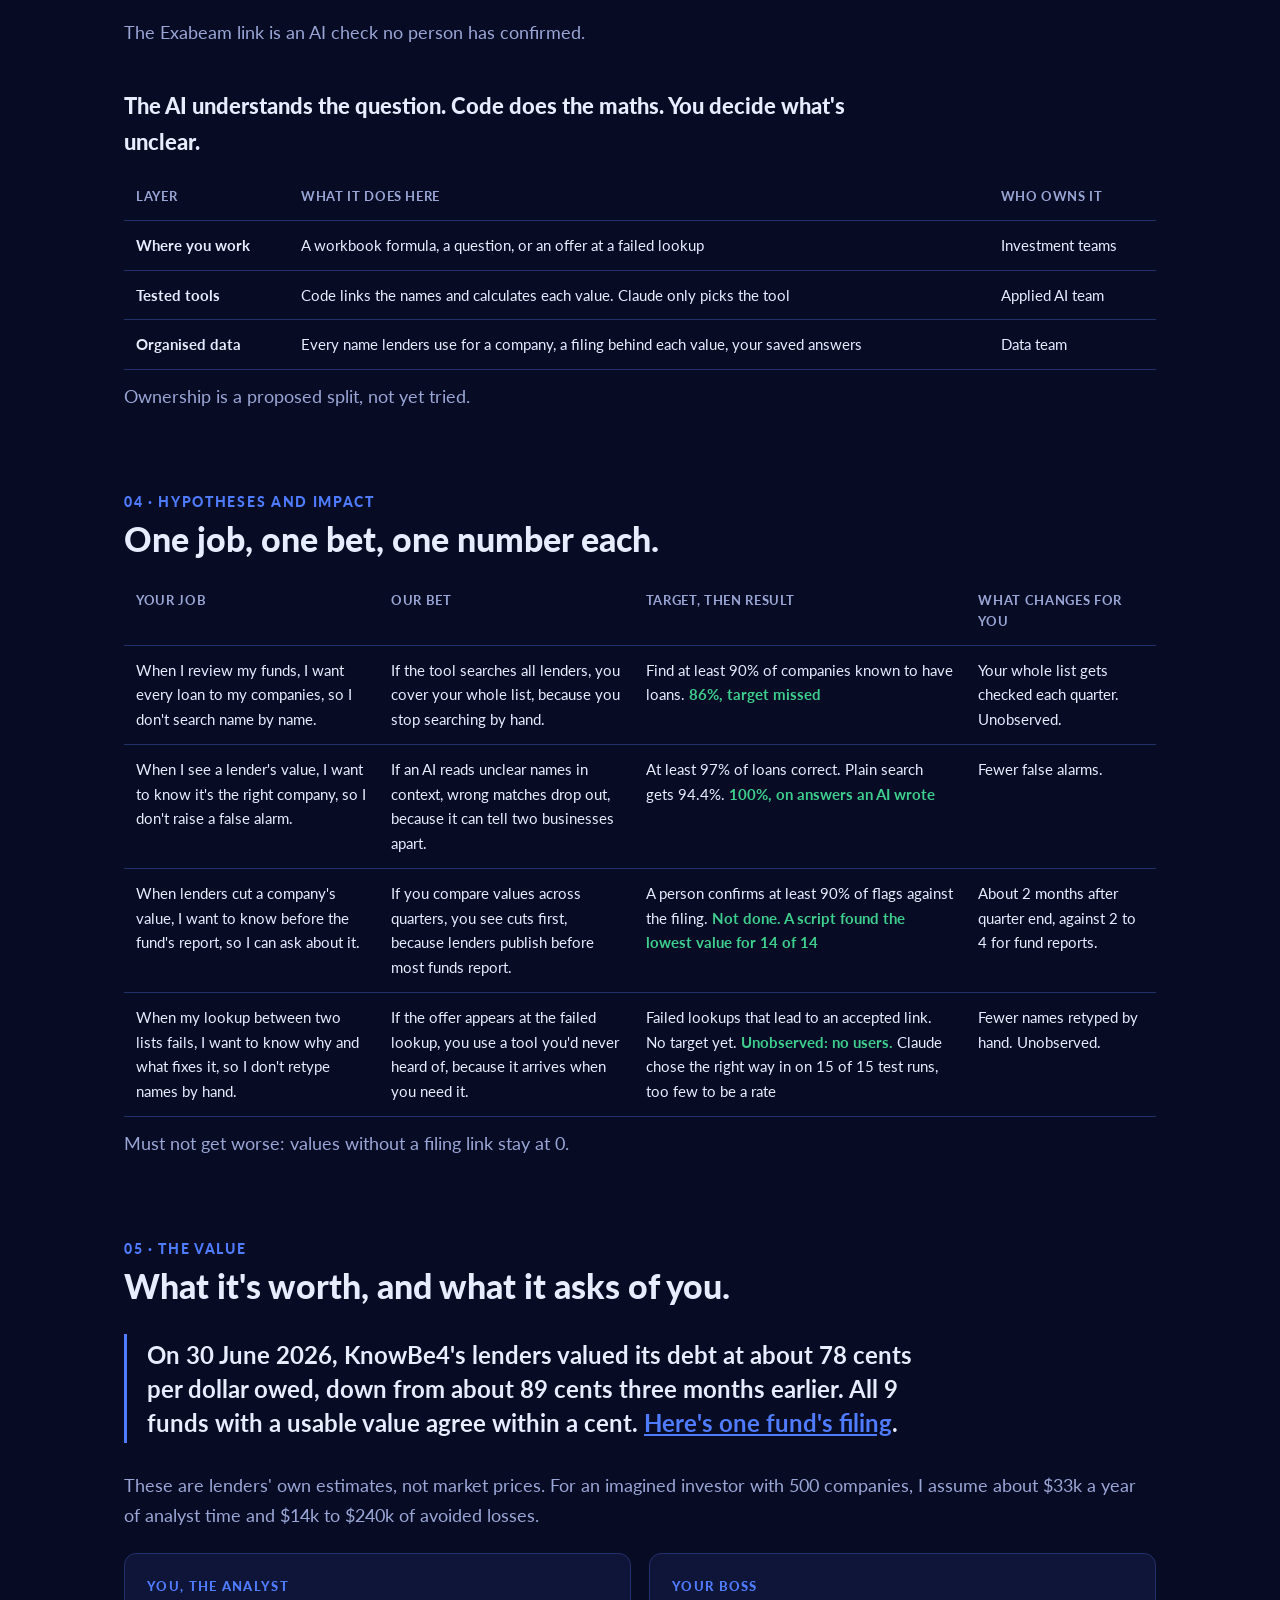
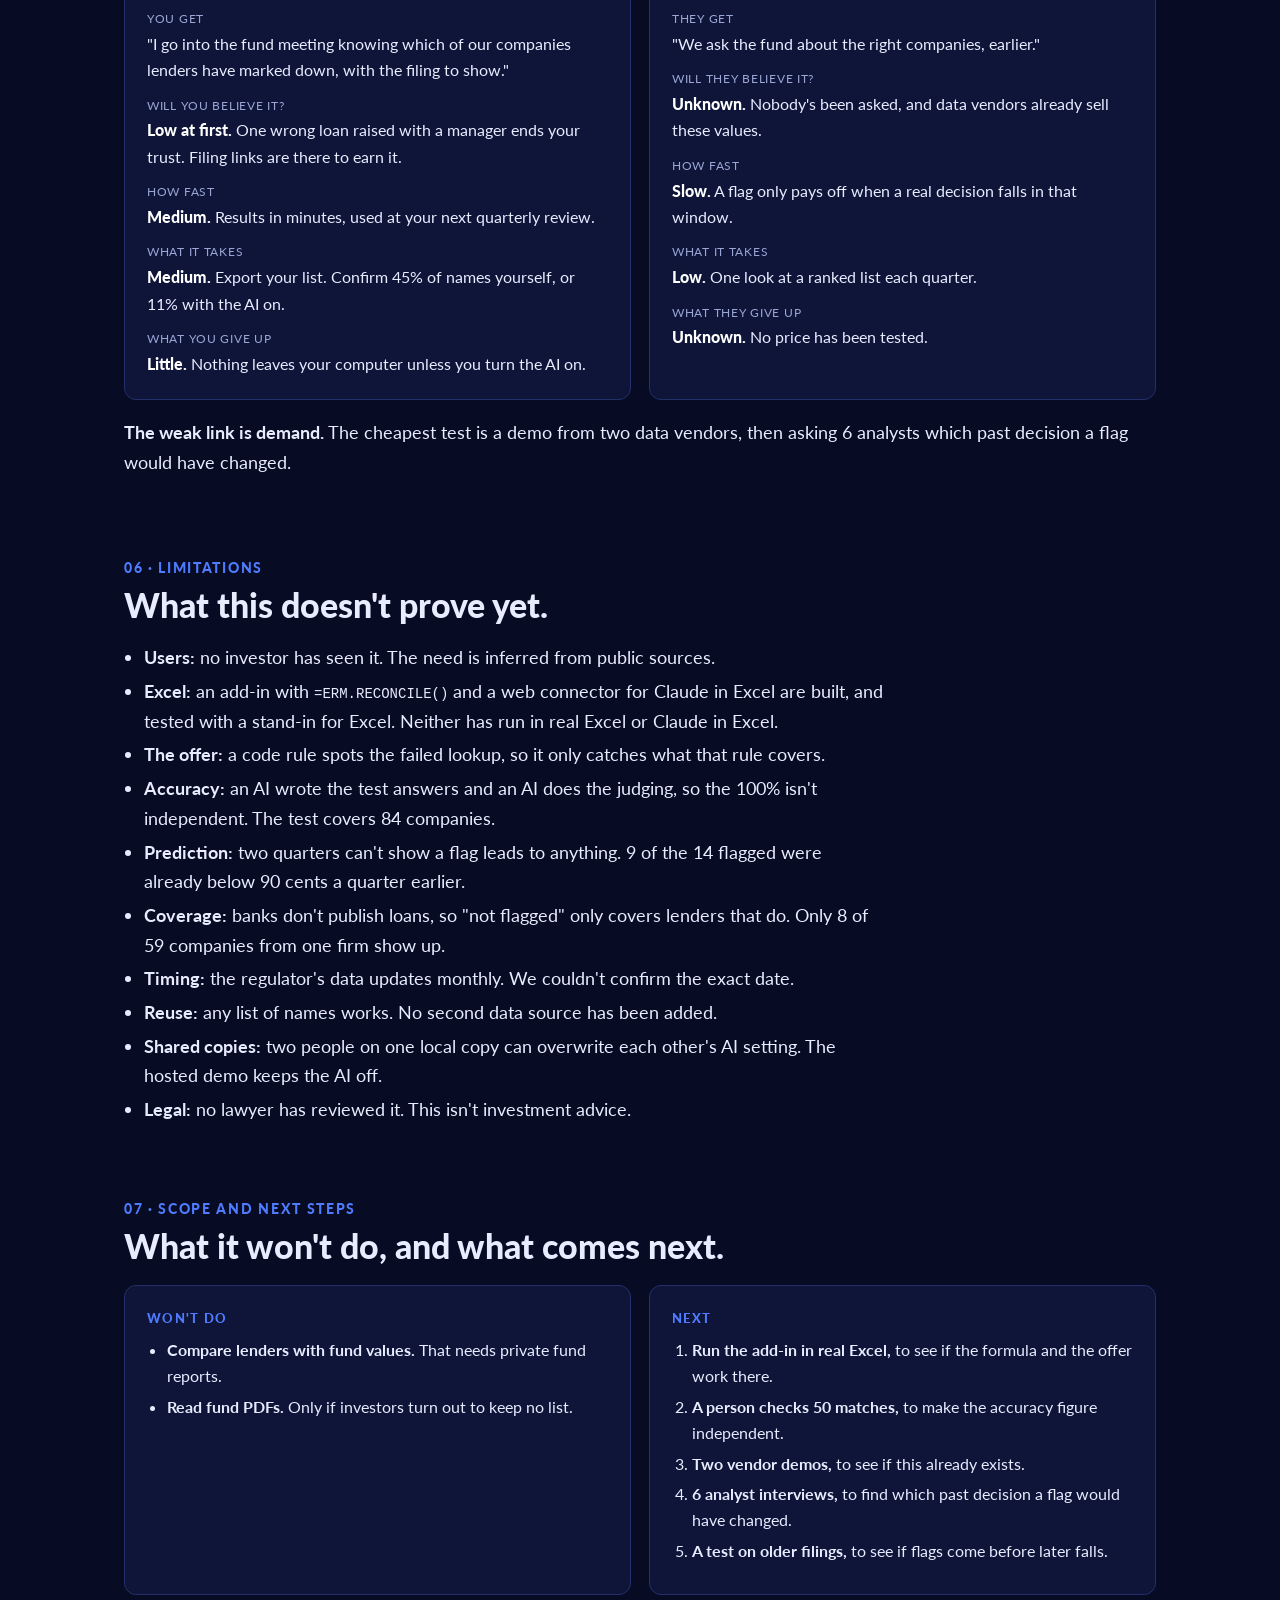
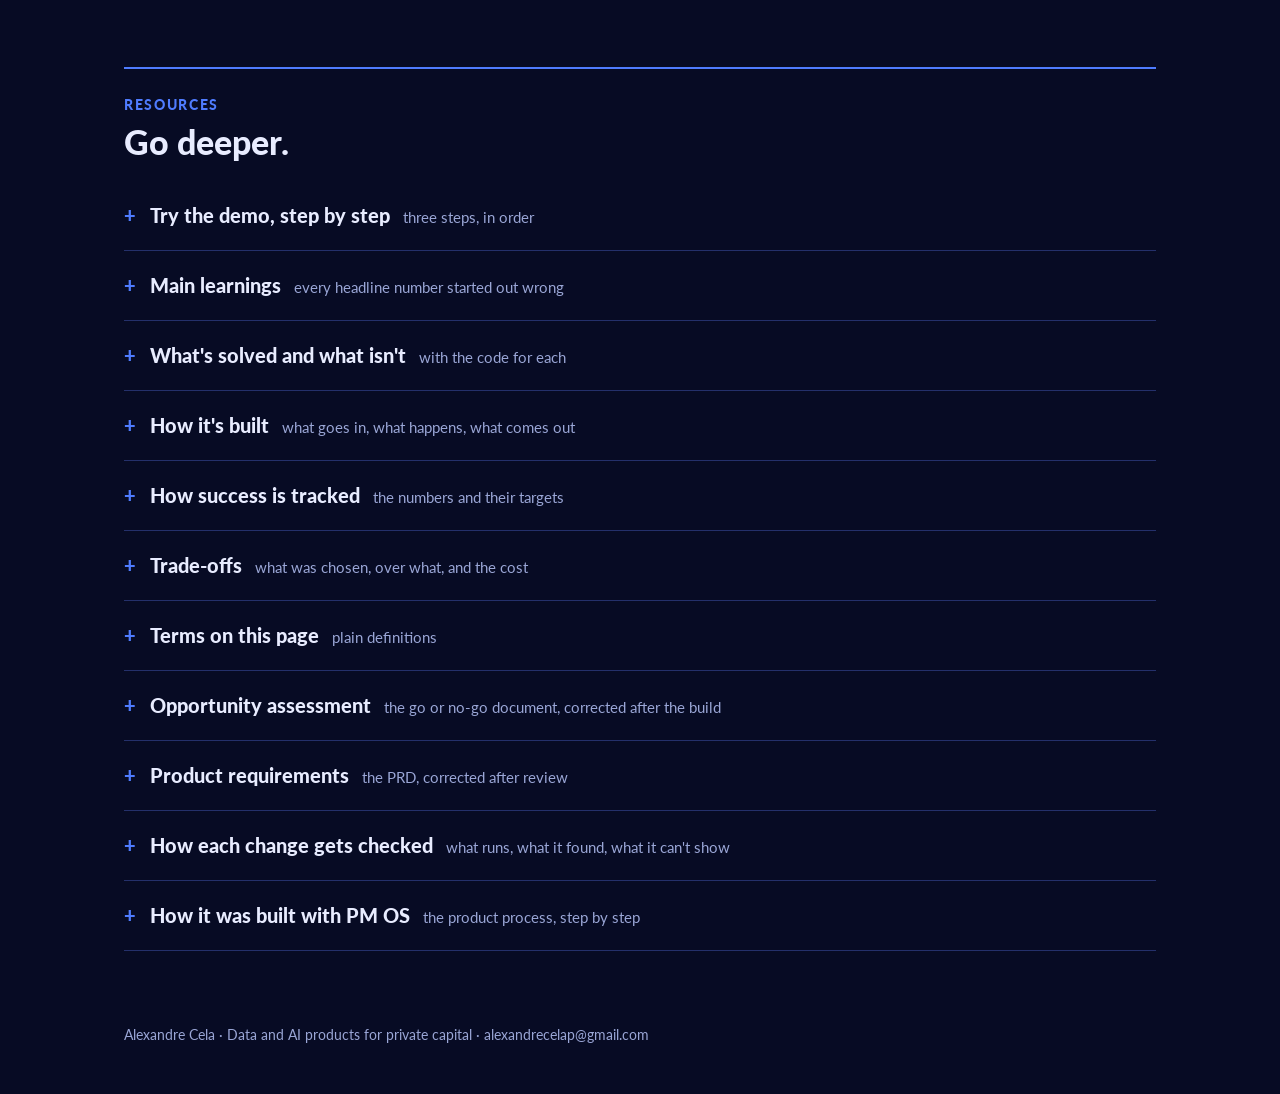
==== commit 71cbd68e: "Case study: restore demo links; film gets highlights and a layer indicator Co-Authored-By: Claude Op" ====
--- a/outputs/portfolio/lender-watch/index.html
+++ b/outputs/portfolio/lender-watch/index.html
@@ -146,7 +146,8 @@
   <h1>See when lenders start doubting the companies you've invested in, with the public filing as proof.</h1>
   <p class="lede">Your funds own companies you rarely hear about between reports. Some of their lenders must publish what each loan is worth. Lender Watch finds those loans for your list and shows which values dropped.</p>
   <div class="cta">
-    <a class="btn" href="#watch">Watch 59 seconds</a>
+    <a class="btn" href="https://lender-watch.streamlit.app">Try the demo</a>
+    <a class="btn off" href="#watch">Watch 59 seconds</a>
     <a class="btn off" href="https://github.com/alexandrecela10/lender-watch">Code</a>
     <span class="dim" style="font-size:14px">Real data from public US regulator filings.</span>
   </div>
@@ -263,7 +264,7 @@
     <li><strong>Coverage:</strong> banks don't publish loans, so "not flagged" only covers lenders that do. Only 8 of 59 companies from one firm show up.</li>
     <li><strong>Timing:</strong> the regulator's data updates monthly. We couldn't confirm the exact date.</li>
     <li><strong>Reuse:</strong> any list of names works. No second data source has been added.</li>
-    <li><strong>Shared copies:</strong> two people on one local copy can overwrite each other's AI setting.</li>
+    <li><strong>Shared copies:</strong> two people on one local copy can overwrite each other's AI setting. The hosted demo keeps the AI off.</li>
     <li><strong>Legal:</strong> no lawyer has reviewed it. This isn't investment advice.</li>
   </ul>
 </section>
@@ -289,6 +290,14 @@
 <div class="resources">
   <div class="num">RESOURCES</div>
   <h2>Go deeper.</h2>
+
+  <details><summary>Try the demo, step by step <small>three steps, in order</small></summary>
+    <div class="read"><ol class="steps">
+      <li><strong>Pick a private equity firm, then press Check lender filings.</strong> It takes about a minute.</li>
+      <li><strong>Read the result.</strong> Flagged companies come first. Pick one to see each lender's value and open its filing.</li>
+      <li><strong>Confirm unclear matches in the next tab.</strong> Answer "Same company" or "Different", and the result updates. Your answers stay with you.</li>
+    </ol></div>
+  </details>
 
   <details><summary>Main learnings <small>every headline number started out wrong</small></summary><div class="read">
     <div class="scroll"><table>
@@ -344,6 +353,8 @@
     <p>The web connector is limited to the public sample, 50 names and 4 tools, none of which reads files or changes saved answers.</p>
     <h4>How it was tested</h4>
     <p>84 companies and 1,028 name pairs, labelled by two separate AI runs that agreed on 98.5%. 20 unsure pairs are left out of the scores. Total AI cost for the project: about $6.20.</p>
+    <h4>On this public demo</h4>
+    <p>It uses saved AI answers and takes no uploads. For a private list, run the code on your own computer.</p>
   </div></details>
 
   <details><summary>How success is tracked <small>the numbers and their targets</small></summary>
@@ -991,7 +1002,7 @@
     <tr><td>Rollback</td><td>One command puts back the previous version of the app.</td><td>Rehearsed in a separate test copy: 8 seconds, and the app worked afterwards.</td><td>Never used on a real live service.</td></tr>
     <tr><td>Review-load alarm</td><td>Warns when the share of names needing a person leaves its expected range, and drafts the problem to fix.</td><td>Starts at 11.3% of names, with the AI on. Tested on one made-up breach.</td><td>The range comes from one run, not from history.</td></tr>
     </table></div>
-    <p><strong>A fault these checks surfaced:</strong> if two people share one copy of the app on a computer, one person's AI setting can apply to the other's run. A company name could then go to the AI for someone who left it off. The problem is written up. The fix is not yet designed.</p>
+    <p><strong>A fault these checks surfaced:</strong> if two people share one copy of the app on a computer, one person's AI setting can apply to the other's run. A company name could then go to the AI for someone who left it off. The hosted demo always keeps the AI off, so it isn't affected. The problem is written up. The fix is not yet designed.</p>
   </div></details>
 
   <details><summary>How it was built with PM OS <small>the product process, step by step</small></summary>
